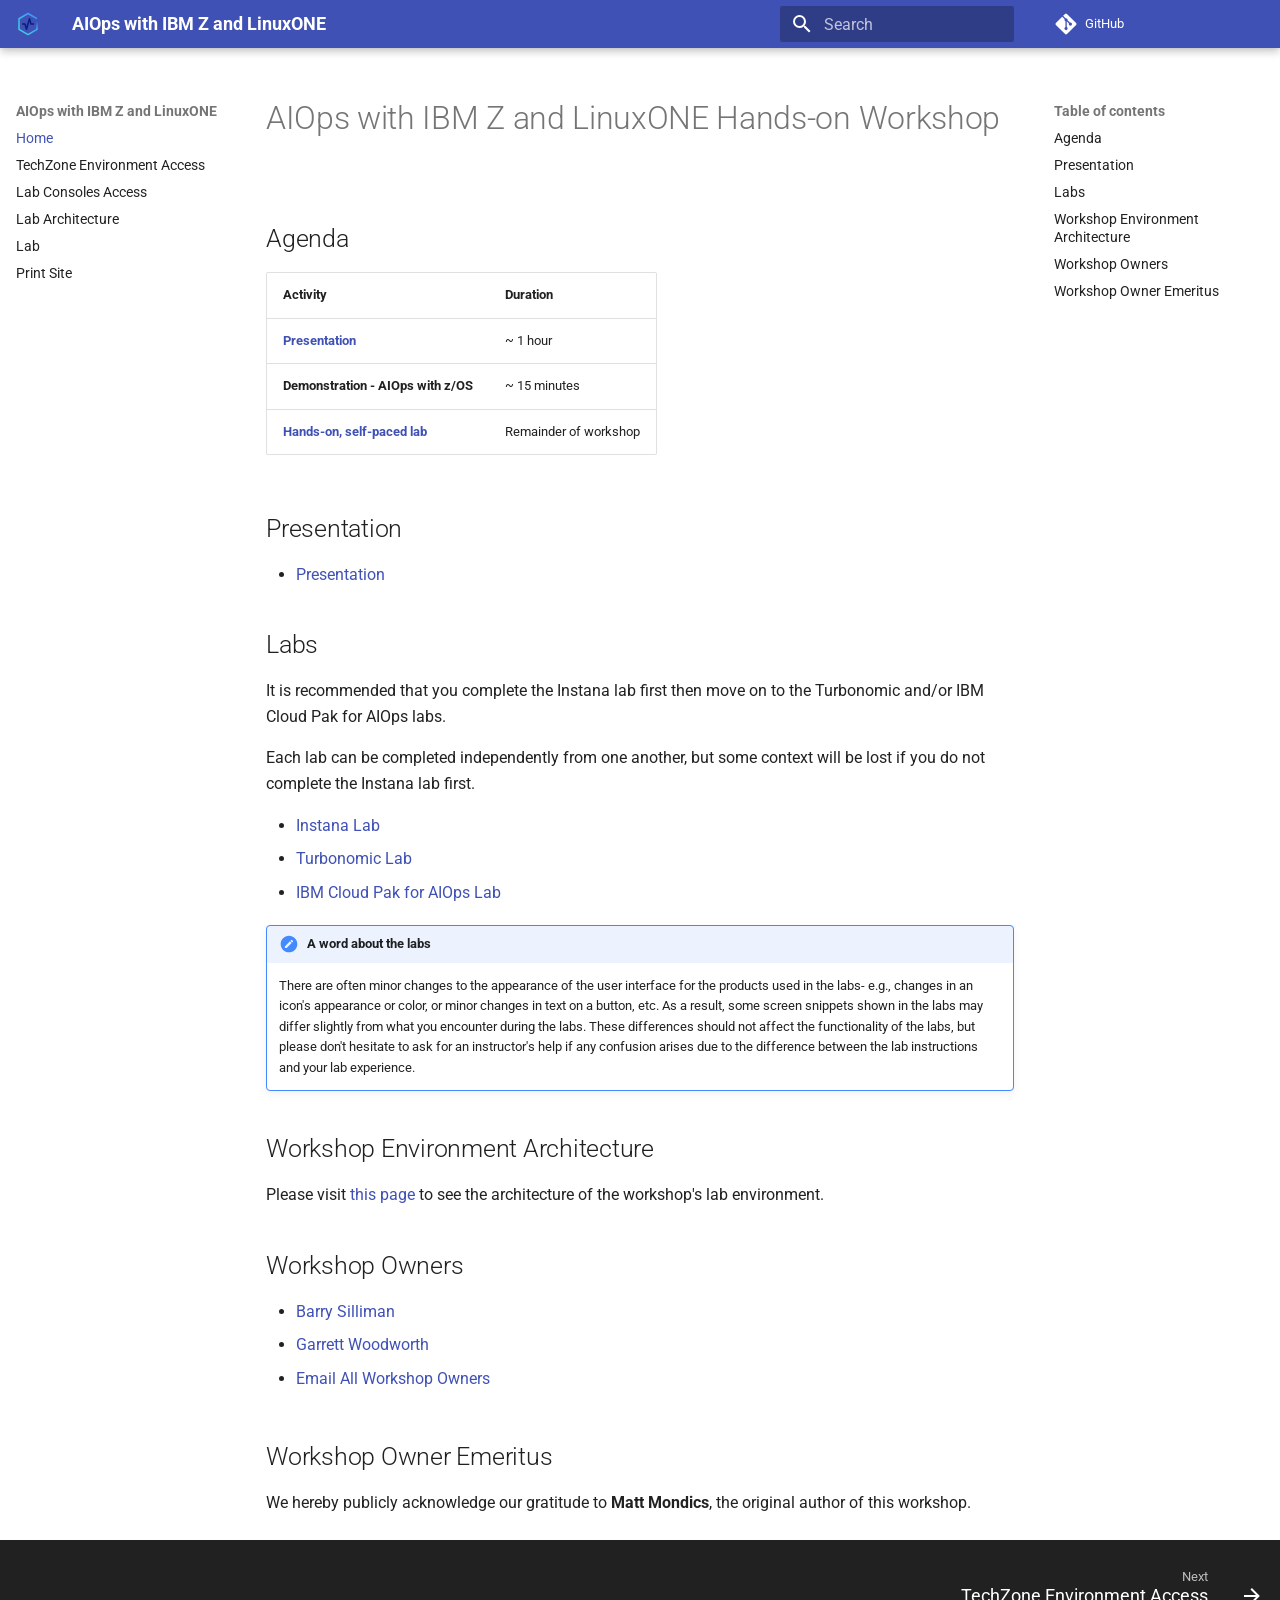
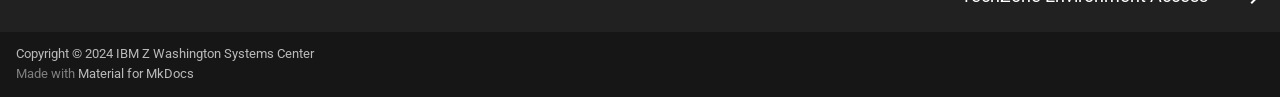
==== index.html @ 3d84661c "Deployed  with MkDocs version: 1.6.1" ====
<!doctype html>
<html lang="en" class="no-js">
  <head>
    
      <meta charset="utf-8">
      <meta name="viewport" content="width=device-width,initial-scale=1">
      
      
      
        <link rel="canonical" href="https://ibm-wsc.github.io/aiops-z-SHARE/">
      
      
      
        <link rel="next" href="techzone-access/">
      
      
      <link rel="icon" href="images/CP4AIOps-logo.svg">
      <meta name="generator" content="mkdocs-1.6.1, mkdocs-material-9.6.12">
    
    
      
        <title>AIOps with IBM Z and LinuxONE</title>
      
    
    
      <link rel="stylesheet" href="assets/stylesheets/main.2afb09e1.min.css">
      
        
        <link rel="stylesheet" href="assets/stylesheets/palette.06af60db.min.css">
      
      


    
    
      
    
    
      
        
        
        <link rel="preconnect" href="https://fonts.gstatic.com" crossorigin>
        <link rel="stylesheet" href="https://fonts.googleapis.com/css?family=Roboto:300,300i,400,400i,700,700i%7CRoboto+Mono:400,400i,700,700i&display=fallback">
        <style>:root{--md-text-font:"Roboto";--md-code-font:"Roboto Mono"}</style>
      
    
    
      <link rel="stylesheet" href="css/print-site.css">
    
      <link rel="stylesheet" href="css/print-site-material.css">
    
      <link rel="stylesheet" href="stylesheets/extra.css">
    
    <script>__md_scope=new URL(".",location),__md_hash=e=>[...e].reduce(((e,_)=>(e<<5)-e+_.charCodeAt(0)),0),__md_get=(e,_=localStorage,t=__md_scope)=>JSON.parse(_.getItem(t.pathname+"."+e)),__md_set=(e,_,t=localStorage,a=__md_scope)=>{try{t.setItem(a.pathname+"."+e,JSON.stringify(_))}catch(e){}}</script>
    
      

    
    
    
  </head>
  
  
    
    
    
    
    
    <body dir="ltr" data-md-color-scheme="default" data-md-color-primary="indigo" data-md-color-accent="indigo">
  
    
    <input class="md-toggle" data-md-toggle="drawer" type="checkbox" id="__drawer" autocomplete="off">
    <input class="md-toggle" data-md-toggle="search" type="checkbox" id="__search" autocomplete="off">
    <label class="md-overlay" for="__drawer"></label>
    <div data-md-component="skip">
      
        
        <a href="#aiops-with-ibm-z-and-linuxone-hands-on-workshop" class="md-skip">
          Skip to content
        </a>
      
    </div>
    <div data-md-component="announce">
      
    </div>
    
    
      

  

<header class="md-header md-header--shadow" data-md-component="header">
  <nav class="md-header__inner md-grid" aria-label="Header">
    <a href="." title="AIOps with IBM Z and LinuxONE" class="md-header__button md-logo" aria-label="AIOps with IBM Z and LinuxONE" data-md-component="logo">
      
  <img src="images/CP4AIOps-logo.svg" alt="logo">

    </a>
    <label class="md-header__button md-icon" for="__drawer">
      
      <svg xmlns="http://www.w3.org/2000/svg" viewBox="0 0 24 24"><path d="M3 6h18v2H3zm0 5h18v2H3zm0 5h18v2H3z"/></svg>
    </label>
    <div class="md-header__title" data-md-component="header-title">
      <div class="md-header__ellipsis">
        <div class="md-header__topic">
          <span class="md-ellipsis">
            AIOps with IBM Z and LinuxONE
          </span>
        </div>
        <div class="md-header__topic" data-md-component="header-topic">
          <span class="md-ellipsis">
            
              Home
            
          </span>
        </div>
      </div>
    </div>
    
      
    
    
    
    
      
      
        <label class="md-header__button md-icon" for="__search">
          
          <svg xmlns="http://www.w3.org/2000/svg" viewBox="0 0 24 24"><path d="M9.5 3A6.5 6.5 0 0 1 16 9.5c0 1.61-.59 3.09-1.56 4.23l.27.27h.79l5 5-1.5 1.5-5-5v-.79l-.27-.27A6.52 6.52 0 0 1 9.5 16 6.5 6.5 0 0 1 3 9.5 6.5 6.5 0 0 1 9.5 3m0 2C7 5 5 7 5 9.5S7 14 9.5 14 14 12 14 9.5 12 5 9.5 5"/></svg>
        </label>
        <div class="md-search" data-md-component="search" role="dialog">
  <label class="md-search__overlay" for="__search"></label>
  <div class="md-search__inner" role="search">
    <form class="md-search__form" name="search">
      <input type="text" class="md-search__input" name="query" aria-label="Search" placeholder="Search" autocapitalize="off" autocorrect="off" autocomplete="off" spellcheck="false" data-md-component="search-query" required>
      <label class="md-search__icon md-icon" for="__search">
        
        <svg xmlns="http://www.w3.org/2000/svg" viewBox="0 0 24 24"><path d="M9.5 3A6.5 6.5 0 0 1 16 9.5c0 1.61-.59 3.09-1.56 4.23l.27.27h.79l5 5-1.5 1.5-5-5v-.79l-.27-.27A6.52 6.52 0 0 1 9.5 16 6.5 6.5 0 0 1 3 9.5 6.5 6.5 0 0 1 9.5 3m0 2C7 5 5 7 5 9.5S7 14 9.5 14 14 12 14 9.5 12 5 9.5 5"/></svg>
        
        <svg xmlns="http://www.w3.org/2000/svg" viewBox="0 0 24 24"><path d="M20 11v2H8l5.5 5.5-1.42 1.42L4.16 12l7.92-7.92L13.5 5.5 8 11z"/></svg>
      </label>
      <nav class="md-search__options" aria-label="Search">
        
        <button type="reset" class="md-search__icon md-icon" title="Clear" aria-label="Clear" tabindex="-1">
          
          <svg xmlns="http://www.w3.org/2000/svg" viewBox="0 0 24 24"><path d="M19 6.41 17.59 5 12 10.59 6.41 5 5 6.41 10.59 12 5 17.59 6.41 19 12 13.41 17.59 19 19 17.59 13.41 12z"/></svg>
        </button>
      </nav>
      
        <div class="md-search__suggest" data-md-component="search-suggest"></div>
      
    </form>
    <div class="md-search__output">
      <div class="md-search__scrollwrap" tabindex="0" data-md-scrollfix>
        <div class="md-search-result" data-md-component="search-result">
          <div class="md-search-result__meta">
            Initializing search
          </div>
          <ol class="md-search-result__list" role="presentation"></ol>
        </div>
      </div>
    </div>
  </div>
</div>
      
    
    
      <div class="md-header__source">
        <a href="https://github.com/ibm-wsc/aiops-z-SHARE/" title="Go to repository" class="md-source" data-md-component="source">
  <div class="md-source__icon md-icon">
    
    <svg xmlns="http://www.w3.org/2000/svg" viewBox="0 0 448 512"><!--! Font Awesome Free 6.7.2 by @fontawesome - https://fontawesome.com License - https://fontawesome.com/license/free (Icons: CC BY 4.0, Fonts: SIL OFL 1.1, Code: MIT License) Copyright 2024 Fonticons, Inc.--><path d="M439.55 236.05 244 40.45a28.87 28.87 0 0 0-40.81 0l-40.66 40.63 51.52 51.52c27.06-9.14 52.68 16.77 43.39 43.68l49.66 49.66c34.23-11.8 61.18 31 35.47 56.69-26.49 26.49-70.21-2.87-56-37.34L240.22 199v121.85c25.3 12.54 22.26 41.85 9.08 55a34.34 34.34 0 0 1-48.55 0c-17.57-17.6-11.07-46.91 11.25-56v-123c-20.8-8.51-24.6-30.74-18.64-45L142.57 101 8.45 235.14a28.86 28.86 0 0 0 0 40.81l195.61 195.6a28.86 28.86 0 0 0 40.8 0l194.69-194.69a28.86 28.86 0 0 0 0-40.81"/></svg>
  </div>
  <div class="md-source__repository">
    GitHub
  </div>
</a>
      </div>
    
  </nav>
  
</header>
    
    <div class="md-container" data-md-component="container">
      
      
        
          
        
      
      <main class="md-main" data-md-component="main">
        <div class="md-main__inner md-grid">
          
            
              
              <div class="md-sidebar md-sidebar--primary" data-md-component="sidebar" data-md-type="navigation" >
                <div class="md-sidebar__scrollwrap">
                  <div class="md-sidebar__inner">
                    



<nav class="md-nav md-nav--primary" aria-label="Navigation" data-md-level="0">
  <label class="md-nav__title" for="__drawer">
    <a href="." title="AIOps with IBM Z and LinuxONE" class="md-nav__button md-logo" aria-label="AIOps with IBM Z and LinuxONE" data-md-component="logo">
      
  <img src="images/CP4AIOps-logo.svg" alt="logo">

    </a>
    AIOps with IBM Z and LinuxONE
  </label>
  
    <div class="md-nav__source">
      <a href="https://github.com/ibm-wsc/aiops-z-SHARE/" title="Go to repository" class="md-source" data-md-component="source">
  <div class="md-source__icon md-icon">
    
    <svg xmlns="http://www.w3.org/2000/svg" viewBox="0 0 448 512"><!--! Font Awesome Free 6.7.2 by @fontawesome - https://fontawesome.com License - https://fontawesome.com/license/free (Icons: CC BY 4.0, Fonts: SIL OFL 1.1, Code: MIT License) Copyright 2024 Fonticons, Inc.--><path d="M439.55 236.05 244 40.45a28.87 28.87 0 0 0-40.81 0l-40.66 40.63 51.52 51.52c27.06-9.14 52.68 16.77 43.39 43.68l49.66 49.66c34.23-11.8 61.18 31 35.47 56.69-26.49 26.49-70.21-2.87-56-37.34L240.22 199v121.85c25.3 12.54 22.26 41.85 9.08 55a34.34 34.34 0 0 1-48.55 0c-17.57-17.6-11.07-46.91 11.25-56v-123c-20.8-8.51-24.6-30.74-18.64-45L142.57 101 8.45 235.14a28.86 28.86 0 0 0 0 40.81l195.61 195.6a28.86 28.86 0 0 0 40.8 0l194.69-194.69a28.86 28.86 0 0 0 0-40.81"/></svg>
  </div>
  <div class="md-source__repository">
    GitHub
  </div>
</a>
    </div>
  
  <ul class="md-nav__list" data-md-scrollfix>
    
      
      
  
  
    
  
  
  
    <li class="md-nav__item md-nav__item--active">
      
      <input class="md-nav__toggle md-toggle" type="checkbox" id="__toc">
      
      
        
      
      
        <label class="md-nav__link md-nav__link--active" for="__toc">
          
  
  
  <span class="md-ellipsis">
    Home
    
  </span>
  

          <span class="md-nav__icon md-icon"></span>
        </label>
      
      <a href="." class="md-nav__link md-nav__link--active">
        
  
  
  <span class="md-ellipsis">
    Home
    
  </span>
  

      </a>
      
        

<nav class="md-nav md-nav--secondary" aria-label="Table of contents">
  
  
  
    
  
  
    <label class="md-nav__title" for="__toc">
      <span class="md-nav__icon md-icon"></span>
      Table of contents
    </label>
    <ul class="md-nav__list" data-md-component="toc" data-md-scrollfix>
      
        <li class="md-nav__item">
  <a href="#agenda" class="md-nav__link">
    <span class="md-ellipsis">
      Agenda
    </span>
  </a>
  
</li>
      
        <li class="md-nav__item">
  <a href="#presentation" class="md-nav__link">
    <span class="md-ellipsis">
      Presentation
    </span>
  </a>
  
</li>
      
        <li class="md-nav__item">
  <a href="#labs" class="md-nav__link">
    <span class="md-ellipsis">
      Labs
    </span>
  </a>
  
</li>
      
        <li class="md-nav__item">
  <a href="#workshop-environment-architecture" class="md-nav__link">
    <span class="md-ellipsis">
      Workshop Environment Architecture
    </span>
  </a>
  
</li>
      
        <li class="md-nav__item">
  <a href="#workshop-owners" class="md-nav__link">
    <span class="md-ellipsis">
      Workshop Owners
    </span>
  </a>
  
</li>
      
        <li class="md-nav__item">
  <a href="#workshop-owner-emeritus" class="md-nav__link">
    <span class="md-ellipsis">
      Workshop Owner Emeritus
    </span>
  </a>
  
</li>
      
    </ul>
  
</nav>
      
    </li>
  

    
      
      
  
  
  
  
    <li class="md-nav__item">
      <a href="techzone-access/" class="md-nav__link">
        
  
  
  <span class="md-ellipsis">
    TechZone Environment Access
    
  </span>
  

      </a>
    </li>
  

    
      
      
  
  
  
  
    <li class="md-nav__item">
      <a href="console-access/" class="md-nav__link">
        
  
  
  <span class="md-ellipsis">
    Lab Consoles Access
    
  </span>
  

      </a>
    </li>
  

    
      
      
  
  
  
  
    <li class="md-nav__item">
      <a href="workshop-architecture/" class="md-nav__link">
        
  
  
  <span class="md-ellipsis">
    Lab Architecture
    
  </span>
  

      </a>
    </li>
  

    
      
      
  
  
  
  
    <li class="md-nav__item">
      <a href="labs/share-lab/" class="md-nav__link">
        
  
  
  <span class="md-ellipsis">
    Lab
    
  </span>
  

      </a>
    </li>
  

    
      
      
  
  
  
  
    <li class="md-nav__item">
      <a href="print_page/" class="md-nav__link">
        
  
  
  <span class="md-ellipsis">
    Print Site
    
  </span>
  

      </a>
    </li>
  

    
  </ul>
</nav>
                  </div>
                </div>
              </div>
            
            
              
              <div class="md-sidebar md-sidebar--secondary" data-md-component="sidebar" data-md-type="toc" >
                <div class="md-sidebar__scrollwrap">
                  <div class="md-sidebar__inner">
                    

<nav class="md-nav md-nav--secondary" aria-label="Table of contents">
  
  
  
    
  
  
    <label class="md-nav__title" for="__toc">
      <span class="md-nav__icon md-icon"></span>
      Table of contents
    </label>
    <ul class="md-nav__list" data-md-component="toc" data-md-scrollfix>
      
        <li class="md-nav__item">
  <a href="#agenda" class="md-nav__link">
    <span class="md-ellipsis">
      Agenda
    </span>
  </a>
  
</li>
      
        <li class="md-nav__item">
  <a href="#presentation" class="md-nav__link">
    <span class="md-ellipsis">
      Presentation
    </span>
  </a>
  
</li>
      
        <li class="md-nav__item">
  <a href="#labs" class="md-nav__link">
    <span class="md-ellipsis">
      Labs
    </span>
  </a>
  
</li>
      
        <li class="md-nav__item">
  <a href="#workshop-environment-architecture" class="md-nav__link">
    <span class="md-ellipsis">
      Workshop Environment Architecture
    </span>
  </a>
  
</li>
      
        <li class="md-nav__item">
  <a href="#workshop-owners" class="md-nav__link">
    <span class="md-ellipsis">
      Workshop Owners
    </span>
  </a>
  
</li>
      
        <li class="md-nav__item">
  <a href="#workshop-owner-emeritus" class="md-nav__link">
    <span class="md-ellipsis">
      Workshop Owner Emeritus
    </span>
  </a>
  
</li>
      
    </ul>
  
</nav>
                  </div>
                </div>
              </div>
            
          
          
            <div class="md-content" data-md-component="content">
              <article class="md-content__inner md-typeset">
                
                  


  
  


<h1 id="aiops-with-ibm-z-and-linuxone-hands-on-workshop">AIOps with IBM Z and LinuxONE Hands-on Workshop<a class="headerlink" href="#aiops-with-ibm-z-and-linuxone-hands-on-workshop" title="Permanent link">&para;</a></h1>
<h2 id="agenda">Agenda<a class="headerlink" href="#agenda" title="Permanent link">&para;</a></h2>
<table>
<thead>
<tr>
<th>Activity</th>
<th>Duration</th>
</tr>
</thead>
<tbody>
<tr>
<td><a href="#presentation"><strong>Presentation</strong></a></td>
<td>~ 1 hour</td>
</tr>
<tr>
<td><strong>Demonstration - AIOps with z/OS</strong></td>
<td>~ 15 minutes</td>
</tr>
<tr>
<td><a href="#labs"><strong>Hands-on, self-paced lab</strong></a></td>
<td>Remainder of workshop</td>
</tr>
</tbody>
</table>
<h2 id="presentation">Presentation<a class="headerlink" href="#presentation" title="Permanent link">&para;</a></h2>
<ul>
<li><a href="aiops-z_03-20-25.pdf" target="_blank">Presentation</a></li>
</ul>
<h2 id="labs">Labs<a class="headerlink" href="#labs" title="Permanent link">&para;</a></h2>
<p>It is recommended that you complete the Instana lab first then move on to the Turbonomic and/or IBM Cloud Pak for AIOps labs.</p>
<p>Each lab can be completed independently from one another, but some context will be lost if you do not complete the Instana lab first.</p>
<ul>
<li><a href="labs/instana-lab/">Instana Lab</a></li>
<li><a href="labs/turbonomic-lab/">Turbonomic Lab</a></li>
<li><a href="labs/cp4aiops-lab/">IBM Cloud Pak for AIOps Lab</a></li>
</ul>
<div class="admonition note">
<p class="admonition-title">A word about the labs</p>
<p>There are often minor changes to the appearance of the user interface for the products used in the labs- e.g., changes in an icon's appearance or color, or minor changes in text on a button, etc.  As a result, some screen snippets shown in the labs may differ slightly from what you encounter during the labs.  These differences should not affect the functionality of the labs, but please don't hesitate to ask for an instructor's help if any confusion arises due to the difference between the lab instructions and your lab experience. </p>
</div>
<h2 id="workshop-environment-architecture">Workshop Environment Architecture<a class="headerlink" href="#workshop-environment-architecture" title="Permanent link">&para;</a></h2>
<p>Please visit <a href="workshop-architecture/">this page</a> to see the architecture of the workshop's lab environment.</p>
<h2 id="workshop-owners">Workshop Owners<a class="headerlink" href="#workshop-owners" title="Permanent link">&para;</a></h2>
<ul>
<li><a href="mailto:silliman@us.ibm.com">Barry Silliman</a></li>
<li>
<p><a href="mailto:garrett.lee.woodworth@ibm.com">Garrett Woodworth</a></p>
</li>
<li>
<p><a href="mailto:silliman@us.ibm.com,garrett.lee.woodworth@ibm.com">Email All Workshop Owners</a></p>
</li>
</ul>
<h2 id="workshop-owner-emeritus">Workshop Owner Emeritus<a class="headerlink" href="#workshop-owner-emeritus" title="Permanent link">&para;</a></h2>
<p>We hereby publicly acknowledge our gratitude to <strong>Matt Mondics</strong>, the original author of this workshop.</p>












                
              </article>
            </div>
          
          
<script>var target=document.getElementById(location.hash.slice(1));target&&target.name&&(target.checked=target.name.startsWith("__tabbed_"))</script>
        </div>
        
      </main>
      
        <footer class="md-footer">
  
    
      
      <nav class="md-footer__inner md-grid" aria-label="Footer" >
        
        
          
          <a href="techzone-access/" class="md-footer__link md-footer__link--next" aria-label="Next: TechZone Environment Access">
            <div class="md-footer__title">
              <span class="md-footer__direction">
                Next
              </span>
              <div class="md-ellipsis">
                TechZone Environment Access
              </div>
            </div>
            <div class="md-footer__button md-icon">
              
              <svg xmlns="http://www.w3.org/2000/svg" viewBox="0 0 24 24"><path d="M4 11v2h12l-5.5 5.5 1.42 1.42L19.84 12l-7.92-7.92L10.5 5.5 16 11z"/></svg>
            </div>
          </a>
        
      </nav>
    
  
  <div class="md-footer-meta md-typeset">
    <div class="md-footer-meta__inner md-grid">
      <div class="md-copyright">
  
    <div class="md-copyright__highlight">
      Copyright © 2024 IBM Z Washington Systems Center
    </div>
  
  
    Made with
    <a href="https://squidfunk.github.io/mkdocs-material/" target="_blank" rel="noopener">
      Material for MkDocs
    </a>
  
</div>
      
    </div>
  </div>
</footer>
      
    </div>
    <div class="md-dialog" data-md-component="dialog">
      <div class="md-dialog__inner md-typeset"></div>
    </div>
    
      <div class="md-progress" data-md-component="progress" role="progressbar"></div>
    
    
    
      
      <script id="__config" type="application/json">{"base": ".", "features": ["search.suggest", "search.highlight", "navigation.instant", "navigation.instant.progress", "navigation.footer"], "search": "assets/javascripts/workers/search.f8cc74c7.min.js", "tags": null, "translations": {"clipboard.copied": "Copied to clipboard", "clipboard.copy": "Copy to clipboard", "search.result.more.one": "1 more on this page", "search.result.more.other": "# more on this page", "search.result.none": "No matching documents", "search.result.one": "1 matching document", "search.result.other": "# matching documents", "search.result.placeholder": "Type to start searching", "search.result.term.missing": "Missing", "select.version": "Select version"}, "version": null}</script>
    
    
      <script src="assets/javascripts/bundle.c8b220af.min.js"></script>
      
        <script src="js/print-site.js"></script>
      
    
  </body>
</html>
---- assets/stylesheets/main.2afb09e1.min.css ----
@charset "UTF-8";html{-webkit-text-size-adjust:none;-moz-text-size-adjust:none;text-size-adjust:none;box-sizing:border-box}*,:after,:before{box-sizing:inherit}@media (prefers-reduced-motion){*,:after,:before{transition:none!important}}body{margin:0}a,button,input,label{-webkit-tap-highlight-color:transparent}a{color:inherit;text-decoration:none}hr{border:0;box-sizing:initial;display:block;height:.05rem;overflow:visible;padding:0}small{font-size:80%}sub,sup{line-height:1em}img{border-style:none}table{border-collapse:initial;border-spacing:0}td,th{font-weight:400;vertical-align:top}button{background:#0000;border:0;font-family:inherit;font-size:inherit;margin:0;padding:0}input{border:0;outline:none}:root{--md-primary-fg-color:#4051b5;--md-primary-fg-color--light:#5d6cc0;--md-primary-fg-color--dark:#303fa1;--md-primary-bg-color:#fff;--md-primary-bg-color--light:#ffffffb3;--md-accent-fg-color:#526cfe;--md-accent-fg-color--transparent:#526cfe1a;--md-accent-bg-color:#fff;--md-accent-bg-color--light:#ffffffb3}[data-md-color-scheme=default]{color-scheme:light}[data-md-color-scheme=default] img[src$="#gh-dark-mode-only"],[data-md-color-scheme=default] img[src$="#only-dark"]{display:none}:root,[data-md-color-scheme=default]{--md-hue:225deg;--md-default-fg-color:#000000de;--md-default-fg-color--light:#0000008a;--md-default-fg-color--lighter:#00000052;--md-default-fg-color--lightest:#00000012;--md-default-bg-color:#fff;--md-default-bg-color--light:#ffffffb3;--md-default-bg-color--lighter:#ffffff4d;--md-default-bg-color--lightest:#ffffff1f;--md-code-fg-color:#36464e;--md-code-bg-color:#f5f5f5;--md-code-hl-color:#4287ff;--md-code-hl-color--light:#4287ff1a;--md-code-hl-number-color:#d52a2a;--md-code-hl-special-color:#db1457;--md-code-hl-function-color:#a846b9;--md-code-hl-constant-color:#6e59d9;--md-code-hl-keyword-color:#3f6ec6;--md-code-hl-string-color:#1c7d4d;--md-code-hl-name-color:var(--md-code-fg-color);--md-code-hl-operator-color:var(--md-default-fg-color--light);--md-code-hl-punctuation-color:var(--md-default-fg-color--light);--md-code-hl-comment-color:var(--md-default-fg-color--light);--md-code-hl-generic-color:var(--md-default-fg-color--light);--md-code-hl-variable-color:var(--md-default-fg-color--light);--md-typeset-color:var(--md-default-fg-color);--md-typeset-a-color:var(--md-primary-fg-color);--md-typeset-del-color:#f5503d26;--md-typeset-ins-color:#0bd57026;--md-typeset-kbd-color:#fafafa;--md-typeset-kbd-accent-color:#fff;--md-typeset-kbd-border-color:#b8b8b8;--md-typeset-mark-color:#ffff0080;--md-typeset-table-color:#0000001f;--md-typeset-table-color--light:rgba(0,0,0,.035);--md-admonition-fg-color:var(--md-default-fg-color);--md-admonition-bg-color:var(--md-default-bg-color);--md-warning-fg-color:#000000de;--md-warning-bg-color:#ff9;--md-footer-fg-color:#fff;--md-footer-fg-color--light:#ffffffb3;--md-footer-fg-color--lighter:#ffffff73;--md-footer-bg-color:#000000de;--md-footer-bg-color--dark:#00000052;--md-shadow-z1:0 0.2rem 0.5rem #0000000d,0 0 0.05rem #0000001a;--md-shadow-z2:0 0.2rem 0.5rem #0000001a,0 0 0.05rem #00000040;--md-shadow-z3:0 0.2rem 0.5rem #0003,0 0 0.05rem #00000059}.md-icon svg{fill:currentcolor;display:block;height:1.2rem;width:1.2rem}body{-webkit-font-smoothing:antialiased;-moz-osx-font-smoothing:grayscale;--md-text-font-family:var(--md-text-font,_),-apple-system,BlinkMacSystemFont,Helvetica,Arial,sans-serif;--md-code-font-family:var(--md-code-font,_),SFMono-Regular,Consolas,Menlo,monospace}aside,body,input{font-feature-settings:"kern","liga";color:var(--md-typeset-color);font-family:var(--md-text-font-family)}code,kbd,pre{font-feature-settings:"kern";font-family:var(--md-code-font-family)}:root{--md-typeset-table-sort-icon:url('data:image/svg+xml;charset=utf-8,<svg xmlns="http://www.w3.org/2000/svg" viewBox="0 0 24 24"><path d="m18 21-4-4h3V7h-3l4-4 4 4h-3v10h3M2 19v-2h10v2M2 13v-2h7v2M2 7V5h4v2z"/></svg>');--md-typeset-table-sort-icon--asc:url('data:image/svg+xml;charset=utf-8,<svg xmlns="http://www.w3.org/2000/svg" viewBox="0 0 24 24"><path d="M19 17h3l-4 4-4-4h3V3h2M2 17h10v2H2M6 5v2H2V5m0 6h7v2H2z"/></svg>');--md-typeset-table-sort-icon--desc:url('data:image/svg+xml;charset=utf-8,<svg xmlns="http://www.w3.org/2000/svg" viewBox="0 0 24 24"><path d="M19 7h3l-4-4-4 4h3v14h2M2 17h10v2H2M6 5v2H2V5m0 6h7v2H2z"/></svg>')}.md-typeset{-webkit-print-color-adjust:exact;color-adjust:exact;font-size:.8rem;line-height:1.6;overflow-wrap:break-word}@media print{.md-typeset{font-size:.68rem}}.md-typeset blockquote,.md-typeset dl,.md-typeset figure,.md-typeset ol,.md-typeset pre,.md-typeset ul{margin-bottom:1em;margin-top:1em}.md-typeset h1{color:var(--md-default-fg-color--light);font-size:2em;line-height:1.3;margin:0 0 1.25em}.md-typeset h1,.md-typeset h2{font-weight:300;letter-spacing:-.01em}.md-typeset h2{font-size:1.5625em;line-height:1.4;margin:1.6em 0 .64em}.md-typeset h3{font-size:1.25em;font-weight:400;letter-spacing:-.01em;line-height:1.5;margin:1.6em 0 .8em}.md-typeset h2+h3{margin-top:.8em}.md-typeset h4{font-weight:700;letter-spacing:-.01em;margin:1em 0}.md-typeset h5,.md-typeset h6{color:var(--md-default-fg-color--light);font-size:.8em;font-weight:700;letter-spacing:-.01em;margin:1.25em 0}.md-typeset h5{text-transform:uppercase}.md-typeset h5 code{text-transform:none}.md-typeset hr{border-bottom:.05rem solid var(--md-default-fg-color--lightest);display:flow-root;margin:1.5em 0}.md-typeset a{color:var(--md-typeset-a-color);word-break:break-word}.md-typeset a,.md-typeset a:before{transition:color 125ms}.md-typeset a:focus,.md-typeset a:hover{color:var(--md-accent-fg-color)}.md-typeset a:focus code,.md-typeset a:hover code{background-color:var(--md-accent-fg-color--transparent)}.md-typeset a code{color:currentcolor;transition:background-color 125ms}.md-typeset a.focus-visible{outline-color:var(--md-accent-fg-color);outline-offset:.2rem}.md-typeset code,.md-typeset kbd,.md-typeset pre{color:var(--md-code-fg-color);direction:ltr;font-variant-ligatures:none}@media print{.md-typeset code,.md-typeset kbd,.md-typeset pre{white-space:pre-wrap}}.md-typeset code{background-color:var(--md-code-bg-color);border-radius:.1rem;-webkit-box-decoration-break:clone;box-decoration-break:clone;font-size:.85em;padding:0 .2941176471em;word-break:break-word}.md-typeset code:not(.focus-visible){-webkit-tap-highlight-color:transparent;outline:none}.md-typeset pre{display:flow-root;line-height:1.4;position:relative}.md-typeset pre>code{-webkit-box-decoration-break:slice;box-decoration-break:slice;box-shadow:none;display:block;margin:0;outline-color:var(--md-accent-fg-color);overflow:auto;padding:.7720588235em 1.1764705882em;scrollbar-color:var(--md-default-fg-color--lighter) #0000;scrollbar-width:thin;touch-action:auto;word-break:normal}.md-typeset pre>code:hover{scrollbar-color:var(--md-accent-fg-color) #0000}.md-typeset pre>code::-webkit-scrollbar{height:.2rem;width:.2rem}.md-typeset pre>code::-webkit-scrollbar-thumb{background-color:var(--md-default-fg-color--lighter)}.md-typeset pre>code::-webkit-scrollbar-thumb:hover{background-color:var(--md-accent-fg-color)}.md-typeset kbd{background-color:var(--md-typeset-kbd-color);border-radius:.1rem;box-shadow:0 .1rem 0 .05rem var(--md-typeset-kbd-border-color),0 .1rem 0 var(--md-typeset-kbd-border-color),0 -.1rem .2rem var(--md-typeset-kbd-accent-color) inset;color:var(--md-default-fg-color);display:inline-block;font-size:.75em;padding:0 .6666666667em;vertical-align:text-top;word-break:break-word}.md-typeset mark{background-color:var(--md-typeset-mark-color);-webkit-box-decoration-break:clone;box-decoration-break:clone;color:inherit;word-break:break-word}.md-typeset abbr{border-bottom:.05rem dotted var(--md-default-fg-color--light);cursor:help;text-decoration:none}.md-typeset small{opacity:.75}[dir=ltr] .md-typeset sub,[dir=ltr] .md-typeset sup{margin-left:.078125em}[dir=rtl] .md-typeset sub,[dir=rtl] .md-typeset sup{margin-right:.078125em}[dir=ltr] .md-typeset blockquote{padding-left:.6rem}[dir=rtl] .md-typeset blockquote{padding-right:.6rem}[dir=ltr] .md-typeset blockquote{border-left:.2rem solid var(--md-default-fg-color--lighter)}[dir=rtl] .md-typeset blockquote{border-right:.2rem solid var(--md-default-fg-color--lighter)}.md-typeset blockquote{color:var(--md-default-fg-color--light);margin-left:0;margin-right:0}.md-typeset ul{list-style-type:disc}.md-typeset ul[type]{list-style-type:revert-layer}[dir=ltr] .md-typeset ol,[dir=ltr] .md-typeset ul{margin-left:.625em}[dir=rtl] .md-typeset ol,[dir=rtl] .md-typeset ul{margin-right:.625em}.md-typeset ol,.md-typeset ul{padding:0}.md-typeset ol:not([hidden]),.md-typeset ul:not([hidden]){display:flow-root}.md-typeset ol ol,.md-typeset ul ol{list-style-type:lower-alpha}.md-typeset ol ol ol,.md-typeset ul ol ol{list-style-type:lower-roman}.md-typeset ol ol ol ol,.md-typeset ul ol ol ol{list-style-type:upper-alpha}.md-typeset ol ol ol ol ol,.md-typeset ul ol ol ol ol{list-style-type:upper-roman}.md-typeset ol[type],.md-typeset ul[type]{list-style-type:revert-layer}[dir=ltr] .md-typeset ol li,[dir=ltr] .md-typeset ul li{margin-left:1.25em}[dir=rtl] .md-typeset ol li,[dir=rtl] .md-typeset ul li{margin-right:1.25em}.md-typeset ol li,.md-typeset ul li{margin-bottom:.5em}.md-typeset ol li blockquote,.md-typeset ol li p,.md-typeset ul li blockquote,.md-typeset ul li p{margin:.5em 0}.md-typeset ol li:last-child,.md-typeset ul li:last-child{margin-bottom:0}[dir=ltr] .md-typeset ol li ol,[dir=ltr] .md-typeset ol li ul,[dir=ltr] .md-typeset ul li ol,[dir=ltr] .md-typeset ul li ul{margin-left:.625em}[dir=rtl] .md-typeset ol li ol,[dir=rtl] .md-typeset ol li ul,[dir=rtl] .md-typeset ul li ol,[dir=rtl] .md-typeset ul li ul{margin-right:.625em}.md-typeset ol li ol,.md-typeset ol li ul,.md-typeset ul li ol,.md-typeset ul li ul{margin-bottom:.5em;margin-top:.5em}[dir=ltr] .md-typeset dd{margin-left:1.875em}[dir=rtl] .md-typeset dd{margin-right:1.875em}.md-typeset dd{margin-bottom:1.5em;margin-top:1em}.md-typeset img,.md-typeset svg,.md-typeset video{height:auto;max-width:100%}.md-typeset img[align=left]{margin:1em 1em 1em 0}.md-typeset img[align=right]{margin:1em 0 1em 1em}.md-typeset img[align]:only-child{margin-top:0}.md-typeset figure{display:flow-root;margin:1em auto;max-width:100%;text-align:center;width:-moz-fit-content;width:fit-content}.md-typeset figure img{display:block;margin:0 auto}.md-typeset figcaption{font-style:italic;margin:1em auto;max-width:24rem}.md-typeset iframe{max-width:100%}.md-typeset table:not([class]){background-color:var(--md-default-bg-color);border:.05rem solid var(--md-typeset-table-color);border-radius:.1rem;display:inline-block;font-size:.64rem;max-width:100%;overflow:auto;touch-action:auto}@media print{.md-typeset table:not([class]){display:table}}.md-typeset table:not([class])+*{margin-top:1.5em}.md-typeset table:not([class]) td>:first-child,.md-typeset table:not([class]) th>:first-child{margin-top:0}.md-typeset table:not([class]) td>:last-child,.md-typeset table:not([class]) th>:last-child{margin-bottom:0}.md-typeset table:not([class]) td:not([align]),.md-typeset table:not([class]) th:not([align]){text-align:left}[dir=rtl] .md-typeset table:not([class]) td:not([align]),[dir=rtl] .md-typeset table:not([class]) th:not([align]){text-align:right}.md-typeset table:not([class]) th{font-weight:700;min-width:5rem;padding:.9375em 1.25em;vertical-align:top}.md-typeset table:not([class]) td{border-top:.05rem solid var(--md-typeset-table-color);padding:.9375em 1.25em;vertical-align:top}.md-typeset table:not([class]) tbody tr{transition:background-color 125ms}.md-typeset table:not([class]) tbody tr:hover{background-color:var(--md-typeset-table-color--light);box-shadow:0 .05rem 0 var(--md-default-bg-color) inset}.md-typeset table:not([class]) a{word-break:normal}.md-typeset table th[role=columnheader]{cursor:pointer}[dir=ltr] .md-typeset table th[role=columnheader]:after{margin-left:.5em}[dir=rtl] .md-typeset table th[role=columnheader]:after{margin-right:.5em}.md-typeset table th[role=columnheader]:after{content:"";display:inline-block;height:1.2em;-webkit-mask-image:var(--md-typeset-table-sort-icon);mask-image:var(--md-typeset-table-sort-icon);-webkit-mask-repeat:no-repeat;mask-repeat:no-repeat;-webkit-mask-size:contain;mask-size:contain;transition:background-color 125ms;vertical-align:text-bottom;width:1.2em}.md-typeset table th[role=columnheader]:hover:after{background-color:var(--md-default-fg-color--lighter)}.md-typeset table th[role=columnheader][aria-sort=ascending]:after{background-color:var(--md-default-fg-color--light);-webkit-mask-image:var(--md-typeset-table-sort-icon--asc);mask-image:var(--md-typeset-table-sort-icon--asc)}.md-typeset table th[role=columnheader][aria-sort=descending]:after{background-color:var(--md-default-fg-color--light);-webkit-mask-image:var(--md-typeset-table-sort-icon--desc);mask-image:var(--md-typeset-table-sort-icon--desc)}.md-typeset__scrollwrap{margin:1em -.8rem;overflow-x:auto;touch-action:auto}.md-typeset__table{display:inline-block;margin-bottom:.5em;padding:0 .8rem}@media print{.md-typeset__table{display:block}}html .md-typeset__table table{display:table;margin:0;overflow:hidden;width:100%}@media screen and (max-width:44.984375em){.md-content__inner>pre{margin:1em -.8rem}.md-content__inner>pre code{border-radius:0}}.md-typeset .md-author{border-radius:100%;display:block;flex-shrink:0;height:1.6rem;overflow:hidden;position:relative;transition:color 125ms,transform 125ms;width:1.6rem}.md-typeset .md-author img{display:block}.md-typeset .md-author--more{background:var(--md-default-fg-color--lightest);color:var(--md-default-fg-color--lighter);font-size:.6rem;font-weight:700;line-height:1.6rem;text-align:center}.md-typeset .md-author--long{height:2.4rem;width:2.4rem}.md-typeset a.md-author{transform:scale(1)}.md-typeset a.md-author img{border-radius:100%;filter:grayscale(100%) opacity(75%);transition:filter 125ms}.md-typeset a.md-author:focus,.md-typeset a.md-author:hover{transform:scale(1.1);z-index:1}.md-typeset a.md-author:focus img,.md-typeset a.md-author:hover img{filter:grayscale(0)}.md-banner{background-color:var(--md-footer-bg-color);color:var(--md-footer-fg-color);overflow:auto}@media print{.md-banner{display:none}}.md-banner--warning{background-color:var(--md-warning-bg-color);color:var(--md-warning-fg-color)}.md-banner__inner{font-size:.7rem;margin:.6rem auto;padding:0 .8rem}[dir=ltr] .md-banner__button{float:right}[dir=rtl] .md-banner__button{float:left}.md-banner__button{color:inherit;cursor:pointer;transition:opacity .25s}.no-js .md-banner__button{display:none}.md-banner__button:hover{opacity:.7}html{font-size:125%;height:100%;overflow-x:hidden}@media screen and (min-width:100em){html{font-size:137.5%}}@media screen and (min-width:125em){html{font-size:150%}}body{background-color:var(--md-default-bg-color);display:flex;flex-direction:column;font-size:.5rem;min-height:100%;position:relative;width:100%}@media print{body{display:block}}@media screen and (max-width:59.984375em){body[data-md-scrolllock]{position:fixed}}.md-grid{margin-left:auto;margin-right:auto;max-width:61rem}.md-container{display:flex;flex-direction:column;flex-grow:1}@media print{.md-container{display:block}}.md-main{flex-grow:1}.md-main__inner{display:flex;height:100%;margin-top:1.5rem}.md-ellipsis{overflow:hidden;text-overflow:ellipsis}.md-toggle{display:none}.md-option{height:0;opacity:0;position:absolute;width:0}.md-option:checked+label:not([hidden]){display:block}.md-option.focus-visible+label{outline-color:var(--md-accent-fg-color);outline-style:auto}.md-skip{background-color:var(--md-default-fg-color);border-radius:.1rem;color:var(--md-default-bg-color);font-size:.64rem;margin:.5rem;opacity:0;outline-color:var(--md-accent-fg-color);padding:.3rem .5rem;position:fixed;transform:translateY(.4rem);z-index:-1}.md-skip:focus{opacity:1;transform:translateY(0);transition:transform .25s cubic-bezier(.4,0,.2,1),opacity 175ms 75ms;z-index:10}@page{margin:25mm}:root{--md-clipboard-icon:url('data:image/svg+xml;charset=utf-8,<svg xmlns="http://www.w3.org/2000/svg" viewBox="0 0 24 24"><path d="M19 21H8V7h11m0-2H8a2 2 0 0 0-2 2v14a2 2 0 0 0 2 2h11a2 2 0 0 0 2-2V7a2 2 0 0 0-2-2m-3-4H4a2 2 0 0 0-2 2v14h2V3h12z"/></svg>')}.md-clipboard{border-radius:.1rem;color:var(--md-default-fg-color--lightest);cursor:pointer;height:1.5em;outline-color:var(--md-accent-fg-color);outline-offset:.1rem;position:absolute;right:.5em;top:.5em;transition:color .25s;width:1.5em;z-index:1}@media print{.md-clipboard{display:none}}.md-clipboard:not(.focus-visible){-webkit-tap-highlight-color:transparent;outline:none}:hover>.md-clipboard{color:var(--md-default-fg-color--light)}.md-clipboard:focus,.md-clipboard:hover{color:var(--md-accent-fg-color)}.md-clipboard:after{background-color:currentcolor;content:"";display:block;height:1.125em;margin:0 auto;-webkit-mask-image:var(--md-clipboard-icon);mask-image:var(--md-clipboard-icon);-webkit-mask-position:center;mask-position:center;-webkit-mask-repeat:no-repeat;mask-repeat:no-repeat;-webkit-mask-size:contain;mask-size:contain;width:1.125em}.md-clipboard--inline{cursor:pointer}.md-clipboard--inline code{transition:color .25s,background-color .25s}.md-clipboard--inline:focus code,.md-clipboard--inline:hover code{background-color:var(--md-accent-fg-color--transparent);color:var(--md-accent-fg-color)}.md-typeset .md-code__content{display:grid}@keyframes consent{0%{opacity:0;transform:translateY(100%)}to{opacity:1;transform:translateY(0)}}@keyframes overlay{0%{opacity:0}to{opacity:1}}.md-consent__overlay{animation:overlay .25s both;-webkit-backdrop-filter:blur(.1rem);backdrop-filter:blur(.1rem);background-color:#0000008a;height:100%;opacity:1;position:fixed;top:0;width:100%;z-index:5}.md-consent__inner{animation:consent .5s cubic-bezier(.1,.7,.1,1) both;background-color:var(--md-default-bg-color);border:0;border-radius:.1rem;bottom:0;box-shadow:0 0 .2rem #0000001a,0 .2rem .4rem #0003;max-height:100%;overflow:auto;padding:0;position:fixed;width:100%;z-index:5}.md-consent__form{padding:.8rem}.md-consent__settings{display:none;margin:1em 0}input:checked+.md-consent__settings{display:block}.md-consent__controls{margin-bottom:.8rem}.md-typeset .md-consent__controls .md-button{display:inline}@media screen and (max-width:44.984375em){.md-typeset .md-consent__controls .md-button{display:block;margin-top:.4rem;text-align:center;width:100%}}.md-consent label{cursor:pointer}.md-content{flex-grow:1;min-width:0}.md-content__inner{margin:0 .8rem 1.2rem;padding-top:.6rem}@media screen and (min-width:76.25em){[dir=ltr] .md-sidebar--primary:not([hidden])~.md-content>.md-content__inner{margin-left:1.2rem}[dir=ltr] .md-sidebar--secondary:not([hidden])~.md-content>.md-content__inner,[dir=rtl] .md-sidebar--primary:not([hidden])~.md-content>.md-content__inner{margin-right:1.2rem}[dir=rtl] .md-sidebar--secondary:not([hidden])~.md-content>.md-content__inner{margin-left:1.2rem}}.md-content__inner:before{content:"";display:block;height:.4rem}.md-content__inner>:last-child{margin-bottom:0}[dir=ltr] .md-content__button{float:right}[dir=rtl] .md-content__button{float:left}[dir=ltr] .md-content__button{margin-left:.4rem}[dir=rtl] .md-content__button{margin-right:.4rem}.md-content__button{margin:.4rem 0;padding:0}@media print{.md-content__button{display:none}}.md-typeset .md-content__button{color:var(--md-default-fg-color--lighter)}.md-content__button svg{display:inline;vertical-align:top}[dir=rtl] .md-content__button svg{transform:scaleX(-1)}[dir=ltr] .md-dialog{right:.8rem}[dir=rtl] .md-dialog{left:.8rem}.md-dialog{background-color:var(--md-default-fg-color);border-radius:.1rem;bottom:.8rem;box-shadow:var(--md-shadow-z3);min-width:11.1rem;opacity:0;padding:.4rem .6rem;pointer-events:none;position:fixed;transform:translateY(100%);transition:transform 0ms .4s,opacity .4s;z-index:4}@media print{.md-dialog{display:none}}.md-dialog--active{opacity:1;pointer-events:auto;transform:translateY(0);transition:transform .4s cubic-bezier(.075,.85,.175,1),opacity .4s}.md-dialog__inner{color:var(--md-default-bg-color);font-size:.7rem}.md-feedback{margin:2em 0 1em;text-align:center}.md-feedback fieldset{border:none;margin:0;padding:0}.md-feedback__title{font-weight:700;margin:1em auto}.md-feedback__inner{position:relative}.md-feedback__list{display:flex;flex-wrap:wrap;place-content:baseline center;position:relative}.md-feedback__list:hover .md-icon:not(:disabled){color:var(--md-default-fg-color--lighter)}:disabled .md-feedback__list{min-height:1.8rem}.md-feedback__icon{color:var(--md-default-fg-color--light);cursor:pointer;flex-shrink:0;margin:0 .1rem;transition:color 125ms}.md-feedback__icon:not(:disabled).md-icon:hover{color:var(--md-accent-fg-color)}.md-feedback__icon:disabled{color:var(--md-default-fg-color--lightest);pointer-events:none}.md-feedback__note{opacity:0;position:relative;transform:translateY(.4rem);transition:transform .4s cubic-bezier(.1,.7,.1,1),opacity .15s}.md-feedback__note>*{margin:0 auto;max-width:16rem}:disabled .md-feedback__note{opacity:1;transform:translateY(0)}@media print{.md-feedback{display:none}}.md-footer{background-color:var(--md-footer-bg-color);color:var(--md-footer-fg-color)}@media print{.md-footer{display:none}}.md-footer__inner{justify-content:space-between;overflow:auto;padding:.2rem}.md-footer__inner:not([hidden]){display:flex}.md-footer__link{align-items:end;display:flex;flex-grow:0.01;margin-bottom:.4rem;margin-top:1rem;max-width:100%;outline-color:var(--md-accent-fg-color);overflow:hidden;transition:opacity .25s}.md-footer__link:focus,.md-footer__link:hover{opacity:.7}[dir=rtl] .md-footer__link svg{transform:scaleX(-1)}@media screen and (max-width:44.984375em){.md-footer__link--prev{flex-shrink:0}.md-footer__link--prev .md-footer__title{display:none}}[dir=ltr] .md-footer__link--next{margin-left:auto}[dir=rtl] .md-footer__link--next{margin-right:auto}.md-footer__link--next{text-align:right}[dir=rtl] .md-footer__link--next{text-align:left}.md-footer__title{flex-grow:1;font-size:.9rem;margin-bottom:.7rem;max-width:calc(100% - 2.4rem);padding:0 1rem;white-space:nowrap}.md-footer__button{margin:.2rem;padding:.4rem}.md-footer__direction{font-size:.64rem;opacity:.7}.md-footer-meta{background-color:var(--md-footer-bg-color--dark)}.md-footer-meta__inner{display:flex;flex-wrap:wrap;justify-content:space-between;padding:.2rem}html .md-footer-meta.md-typeset a{color:var(--md-footer-fg-color--light)}html .md-footer-meta.md-typeset a:focus,html .md-footer-meta.md-typeset a:hover{color:var(--md-footer-fg-color)}.md-copyright{color:var(--md-footer-fg-color--lighter);font-size:.64rem;margin:auto .6rem;padding:.4rem 0;width:100%}@media screen and (min-width:45em){.md-copyright{width:auto}}.md-copyright__highlight{color:var(--md-footer-fg-color--light)}.md-social{display:inline-flex;gap:.2rem;margin:0 .4rem;padding:.2rem 0 .6rem}@media screen and (min-width:45em){.md-social{padding:.6rem 0}}.md-social__link{display:inline-block;height:1.6rem;text-align:center;width:1.6rem}.md-social__link:before{line-height:1.9}.md-social__link svg{fill:currentcolor;max-height:.8rem;vertical-align:-25%}.md-typeset .md-button{border:.1rem solid;border-radius:.1rem;color:var(--md-primary-fg-color);cursor:pointer;display:inline-block;font-weight:700;padding:.625em 2em;transition:color 125ms,background-color 125ms,border-color 125ms}.md-typeset .md-button--primary{background-color:var(--md-primary-fg-color);border-color:var(--md-primary-fg-color);color:var(--md-primary-bg-color)}.md-typeset .md-button:focus,.md-typeset .md-button:hover{background-color:var(--md-accent-fg-color);border-color:var(--md-accent-fg-color);color:var(--md-accent-bg-color)}[dir=ltr] .md-typeset .md-input{border-top-left-radius:.1rem}[dir=ltr] .md-typeset .md-input,[dir=rtl] .md-typeset .md-input{border-top-right-radius:.1rem}[dir=rtl] .md-typeset .md-input{border-top-left-radius:.1rem}.md-typeset .md-input{border-bottom:.1rem solid var(--md-default-fg-color--lighter);box-shadow:var(--md-shadow-z1);font-size:.8rem;height:1.8rem;padding:0 .6rem;transition:border .25s,box-shadow .25s}.md-typeset .md-input:focus,.md-typeset .md-input:hover{border-bottom-color:var(--md-accent-fg-color);box-shadow:var(--md-shadow-z2)}.md-typeset .md-input--stretch{width:100%}.md-header{background-color:var(--md-primary-fg-color);box-shadow:0 0 .2rem #0000,0 .2rem .4rem #0000;color:var(--md-primary-bg-color);display:block;left:0;position:sticky;right:0;top:0;z-index:4}@media print{.md-header{display:none}}.md-header[hidden]{transform:translateY(-100%);transition:transform .25s cubic-bezier(.8,0,.6,1),box-shadow .25s}.md-header--shadow{box-shadow:0 0 .2rem #0000001a,0 .2rem .4rem #0003;transition:transform .25s cubic-bezier(.1,.7,.1,1),box-shadow .25s}.md-header__inner{align-items:center;display:flex;padding:0 .2rem}.md-header__button{color:currentcolor;cursor:pointer;margin:.2rem;outline-color:var(--md-accent-fg-color);padding:.4rem;position:relative;transition:opacity .25s;vertical-align:middle;z-index:1}.md-header__button:hover{opacity:.7}.md-header__button:not([hidden]){display:inline-block}.md-header__button:not(.focus-visible){-webkit-tap-highlight-color:transparent;outline:none}.md-header__button.md-logo{margin:.2rem;padding:.4rem}@media screen and (max-width:76.234375em){.md-header__button.md-logo{display:none}}.md-header__button.md-logo img,.md-header__button.md-logo svg{fill:currentcolor;display:block;height:1.2rem;width:auto}@media screen and (min-width:60em){.md-header__button[for=__search]{display:none}}.no-js .md-header__button[for=__search]{display:none}[dir=rtl] .md-header__button[for=__search] svg{transform:scaleX(-1)}@media screen and (min-width:76.25em){.md-header__button[for=__drawer]{display:none}}.md-header__topic{display:flex;max-width:100%;position:absolute;transition:transform .4s cubic-bezier(.1,.7,.1,1),opacity .15s;white-space:nowrap}.md-header__topic+.md-header__topic{opacity:0;pointer-events:none;transform:translateX(1.25rem);transition:transform .4s cubic-bezier(1,.7,.1,.1),opacity .15s;z-index:-1}[dir=rtl] .md-header__topic+.md-header__topic{transform:translateX(-1.25rem)}.md-header__topic:first-child{font-weight:700}[dir=ltr] .md-header__title{margin-left:1rem;margin-right:.4rem}[dir=rtl] .md-header__title{margin-left:.4rem;margin-right:1rem}.md-header__title{flex-grow:1;font-size:.9rem;height:2.4rem;line-height:2.4rem}.md-header__title--active .md-header__topic{opacity:0;pointer-events:none;transform:translateX(-1.25rem);transition:transform .4s cubic-bezier(1,.7,.1,.1),opacity .15s;z-index:-1}[dir=rtl] .md-header__title--active .md-header__topic{transform:translateX(1.25rem)}.md-header__title--active .md-header__topic+.md-header__topic{opacity:1;pointer-events:auto;transform:translateX(0);transition:transform .4s cubic-bezier(.1,.7,.1,1),opacity .15s;z-index:0}.md-header__title>.md-header__ellipsis{height:100%;position:relative;width:100%}.md-header__option{display:flex;flex-shrink:0;max-width:100%;transition:max-width 0ms .25s,opacity .25s .25s;white-space:nowrap}[data-md-toggle=search]:checked~.md-header .md-header__option{max-width:0;opacity:0;transition:max-width 0ms,opacity 0ms}.md-header__option>input{bottom:0}.md-header__source{display:none}@media screen and (min-width:60em){[dir=ltr] .md-header__source{margin-left:1rem}[dir=rtl] .md-header__source{margin-right:1rem}.md-header__source{display:block;max-width:11.7rem;width:11.7rem}}@media screen and (min-width:76.25em){[dir=ltr] .md-header__source{margin-left:1.4rem}[dir=rtl] .md-header__source{margin-right:1.4rem}}.md-meta{color:var(--md-default-fg-color--light);font-size:.7rem;line-height:1.3}.md-meta__list{display:inline-flex;flex-wrap:wrap;list-style:none;margin:0;padding:0}.md-meta__item:not(:last-child):after{content:"·";margin-left:.2rem;margin-right:.2rem}.md-meta__link{color:var(--md-typeset-a-color)}.md-meta__link:focus,.md-meta__link:hover{color:var(--md-accent-fg-color)}.md-draft{background-color:#ff1744;border-radius:.125em;color:#fff;display:inline-block;font-weight:700;padding-left:.5714285714em;padding-right:.5714285714em}:root{--md-nav-icon--prev:url('data:image/svg+xml;charset=utf-8,<svg xmlns="http://www.w3.org/2000/svg" viewBox="0 0 24 24"><path d="M20 11v2H8l5.5 5.5-1.42 1.42L4.16 12l7.92-7.92L13.5 5.5 8 11z"/></svg>');--md-nav-icon--next:url('data:image/svg+xml;charset=utf-8,<svg xmlns="http://www.w3.org/2000/svg" viewBox="0 0 24 24"><path d="M8.59 16.58 13.17 12 8.59 7.41 10 6l6 6-6 6z"/></svg>');--md-toc-icon:url('data:image/svg+xml;charset=utf-8,<svg xmlns="http://www.w3.org/2000/svg" viewBox="0 0 24 24"><path d="M3 9h14V7H3zm0 4h14v-2H3zm0 4h14v-2H3zm16 0h2v-2h-2zm0-10v2h2V7zm0 6h2v-2h-2z"/></svg>')}.md-nav{font-size:.7rem;line-height:1.3}.md-nav__title{color:var(--md-default-fg-color--light);display:block;font-weight:700;overflow:hidden;padding:0 .6rem;text-overflow:ellipsis}.md-nav__title .md-nav__button{display:none}.md-nav__title .md-nav__button img{height:100%;width:auto}.md-nav__title .md-nav__button.md-logo img,.md-nav__title .md-nav__button.md-logo svg{fill:currentcolor;display:block;height:2.4rem;max-width:100%;object-fit:contain;width:auto}.md-nav__list{list-style:none;margin:0;padding:0}.md-nav__link{align-items:flex-start;display:flex;gap:.4rem;margin-top:.625em;scroll-snap-align:start;transition:color 125ms}.md-nav__link--passed{color:var(--md-default-fg-color--light)}.md-nav__item .md-nav__link--active,.md-nav__item .md-nav__link--active code{color:var(--md-typeset-a-color)}.md-nav__link .md-ellipsis{position:relative}[dir=ltr] .md-nav__link .md-icon:last-child{margin-left:auto}[dir=rtl] .md-nav__link .md-icon:last-child{margin-right:auto}.md-nav__link svg{fill:currentcolor;flex-shrink:0;height:1.3em;position:relative}.md-nav__link[for]:focus,.md-nav__link[for]:hover,.md-nav__link[href]:focus,.md-nav__link[href]:hover{color:var(--md-accent-fg-color);cursor:pointer}.md-nav__link.focus-visible{outline-color:var(--md-accent-fg-color);outline-offset:.2rem}.md-nav--primary .md-nav__link[for=__toc]{display:none}.md-nav--primary .md-nav__link[for=__toc] .md-icon:after{background-color:currentcolor;display:block;height:100%;-webkit-mask-image:var(--md-toc-icon);mask-image:var(--md-toc-icon);width:100%}.md-nav--primary .md-nav__link[for=__toc]~.md-nav{display:none}.md-nav__container>.md-nav__link{margin-top:0}.md-nav__container>.md-nav__link:first-child{flex-grow:1;min-width:0}.md-nav__icon{flex-shrink:0}.md-nav__source{display:none}@media screen and (max-width:76.234375em){.md-nav--primary,.md-nav--primary .md-nav{background-color:var(--md-default-bg-color);display:flex;flex-direction:column;height:100%;left:0;position:absolute;right:0;top:0;z-index:1}.md-nav--primary .md-nav__item,.md-nav--primary .md-nav__title{font-size:.8rem;line-height:1.5}.md-nav--primary .md-nav__title{background-color:var(--md-default-fg-color--lightest);color:var(--md-default-fg-color--light);cursor:pointer;height:5.6rem;line-height:2.4rem;padding:3rem .8rem .2rem;position:relative;white-space:nowrap}[dir=ltr] .md-nav--primary .md-nav__title .md-nav__icon{left:.4rem}[dir=rtl] .md-nav--primary .md-nav__title .md-nav__icon{right:.4rem}.md-nav--primary .md-nav__title .md-nav__icon{display:block;height:1.2rem;margin:.2rem;position:absolute;top:.4rem;width:1.2rem}.md-nav--primary .md-nav__title .md-nav__icon:after{background-color:currentcolor;content:"";display:block;height:100%;-webkit-mask-image:var(--md-nav-icon--prev);mask-image:var(--md-nav-icon--prev);-webkit-mask-position:center;mask-position:center;-webkit-mask-repeat:no-repeat;mask-repeat:no-repeat;-webkit-mask-size:contain;mask-size:contain;width:100%}.md-nav--primary .md-nav__title~.md-nav__list{background-color:var(--md-default-bg-color);box-shadow:0 .05rem 0 var(--md-default-fg-color--lightest) inset;overflow-y:auto;scroll-snap-type:y mandatory;touch-action:pan-y}.md-nav--primary .md-nav__title~.md-nav__list>:first-child{border-top:0}.md-nav--primary .md-nav__title[for=__drawer]{background-color:var(--md-primary-fg-color);color:var(--md-primary-bg-color);font-weight:700}.md-nav--primary .md-nav__title .md-logo{display:block;left:.2rem;margin:.2rem;padding:.4rem;position:absolute;right:.2rem;top:.2rem}.md-nav--primary .md-nav__list{flex:1}.md-nav--primary .md-nav__item{border-top:.05rem solid var(--md-default-fg-color--lightest)}.md-nav--primary .md-nav__item--active>.md-nav__link{color:var(--md-typeset-a-color)}.md-nav--primary .md-nav__item--active>.md-nav__link:focus,.md-nav--primary .md-nav__item--active>.md-nav__link:hover{color:var(--md-accent-fg-color)}.md-nav--primary .md-nav__link{margin-top:0;padding:.6rem .8rem}.md-nav--primary .md-nav__link svg{margin-top:.1em}.md-nav--primary .md-nav__link>.md-nav__link{padding:0}[dir=ltr] .md-nav--primary .md-nav__link .md-nav__icon{margin-right:-.2rem}[dir=rtl] .md-nav--primary .md-nav__link .md-nav__icon{margin-left:-.2rem}.md-nav--primary .md-nav__link .md-nav__icon{font-size:1.2rem;height:1.2rem;width:1.2rem}.md-nav--primary .md-nav__link .md-nav__icon:after{background-color:currentcolor;content:"";display:block;height:100%;-webkit-mask-image:var(--md-nav-icon--next);mask-image:var(--md-nav-icon--next);-webkit-mask-position:center;mask-position:center;-webkit-mask-repeat:no-repeat;mask-repeat:no-repeat;-webkit-mask-size:contain;mask-size:contain;width:100%}[dir=rtl] .md-nav--primary .md-nav__icon:after{transform:scale(-1)}.md-nav--primary .md-nav--secondary .md-nav{background-color:initial;position:static}[dir=ltr] .md-nav--primary .md-nav--secondary .md-nav .md-nav__link{padding-left:1.4rem}[dir=rtl] .md-nav--primary .md-nav--secondary .md-nav .md-nav__link{padding-right:1.4rem}[dir=ltr] .md-nav--primary .md-nav--secondary .md-nav .md-nav .md-nav__link{padding-left:2rem}[dir=rtl] .md-nav--primary .md-nav--secondary .md-nav .md-nav .md-nav__link{padding-right:2rem}[dir=ltr] .md-nav--primary .md-nav--secondary .md-nav .md-nav .md-nav .md-nav__link{padding-left:2.6rem}[dir=rtl] .md-nav--primary .md-nav--secondary .md-nav .md-nav .md-nav .md-nav__link{padding-right:2.6rem}[dir=ltr] .md-nav--primary .md-nav--secondary .md-nav .md-nav .md-nav .md-nav .md-nav__link{padding-left:3.2rem}[dir=rtl] .md-nav--primary .md-nav--secondary .md-nav .md-nav .md-nav .md-nav .md-nav__link{padding-right:3.2rem}.md-nav--secondary{background-color:initial}.md-nav__toggle~.md-nav{display:flex;opacity:0;transform:translateX(100%);transition:transform .25s cubic-bezier(.8,0,.6,1),opacity 125ms 50ms}[dir=rtl] .md-nav__toggle~.md-nav{transform:translateX(-100%)}.md-nav__toggle:checked~.md-nav{opacity:1;transform:translateX(0);transition:transform .25s cubic-bezier(.4,0,.2,1),opacity 125ms 125ms}.md-nav__toggle:checked~.md-nav>.md-nav__list{-webkit-backface-visibility:hidden;backface-visibility:hidden}}@media screen and (max-width:59.984375em){.md-nav--primary .md-nav__link[for=__toc]{display:flex}.md-nav--primary .md-nav__link[for=__toc] .md-icon:after{content:""}.md-nav--primary .md-nav__link[for=__toc]+.md-nav__link{display:none}.md-nav--primary .md-nav__link[for=__toc]~.md-nav{display:flex}.md-nav__source{background-color:var(--md-primary-fg-color--dark);color:var(--md-primary-bg-color);display:block;padding:0 .2rem}}@media screen and (min-width:60em) and (max-width:76.234375em){.md-nav--integrated .md-nav__link[for=__toc]{display:flex}.md-nav--integrated .md-nav__link[for=__toc] .md-icon:after{content:""}.md-nav--integrated .md-nav__link[for=__toc]+.md-nav__link{display:none}.md-nav--integrated .md-nav__link[for=__toc]~.md-nav{display:flex}}@media screen and (min-width:60em){.md-nav{margin-bottom:-.4rem}.md-nav--secondary .md-nav__title{background:var(--md-default-bg-color);box-shadow:0 0 .4rem .4rem var(--md-default-bg-color);position:sticky;top:0;z-index:1}.md-nav--secondary .md-nav__title[for=__toc]{scroll-snap-align:start}.md-nav--secondary .md-nav__title .md-nav__icon{display:none}[dir=ltr] .md-nav--secondary .md-nav__list{padding-left:.6rem}[dir=rtl] .md-nav--secondary .md-nav__list{padding-right:.6rem}.md-nav--secondary .md-nav__list{padding-bottom:.4rem}[dir=ltr] .md-nav--secondary .md-nav__item>.md-nav__link{margin-right:.4rem}[dir=rtl] .md-nav--secondary .md-nav__item>.md-nav__link{margin-left:.4rem}}@media screen and (min-width:76.25em){.md-nav{margin-bottom:-.4rem;transition:max-height .25s cubic-bezier(.86,0,.07,1)}.md-nav--primary .md-nav__title{background:var(--md-default-bg-color);box-shadow:0 0 .4rem .4rem var(--md-default-bg-color);position:sticky;top:0;z-index:1}.md-nav--primary .md-nav__title[for=__drawer]{scroll-snap-align:start}.md-nav--primary .md-nav__title .md-nav__icon{display:none}[dir=ltr] .md-nav--primary .md-nav__list{padding-left:.6rem}[dir=rtl] .md-nav--primary .md-nav__list{padding-right:.6rem}.md-nav--primary .md-nav__list{padding-bottom:.4rem}[dir=ltr] .md-nav--primary .md-nav__item>.md-nav__link{margin-right:.4rem}[dir=rtl] .md-nav--primary .md-nav__item>.md-nav__link{margin-left:.4rem}.md-nav__toggle~.md-nav{display:grid;grid-template-rows:minmax(.4rem,0fr);opacity:0;transition:grid-template-rows .25s cubic-bezier(.86,0,.07,1),opacity .25s,visibility 0ms .25s;visibility:collapse}.md-nav__toggle~.md-nav>.md-nav__list{overflow:hidden}.md-nav__toggle.md-toggle--indeterminate~.md-nav,.md-nav__toggle:checked~.md-nav{grid-template-rows:minmax(.4rem,1fr);opacity:1;transition:grid-template-rows .25s cubic-bezier(.86,0,.07,1),opacity .15s .1s,visibility 0ms;visibility:visible}.md-nav__toggle.md-toggle--indeterminate~.md-nav{transition:none}.md-nav__item--nested>.md-nav>.md-nav__title{display:none}.md-nav__item--section{display:block;margin:1.25em 0}.md-nav__item--section:last-child{margin-bottom:0}.md-nav__item--section>.md-nav__link{font-weight:700}.md-nav__item--section>.md-nav__link[for]{color:var(--md-default-fg-color--light)}.md-nav__item--section>.md-nav__link:not(.md-nav__container){pointer-events:none}.md-nav__item--section>.md-nav__link .md-icon,.md-nav__item--section>.md-nav__link>[for]{display:none}[dir=ltr] .md-nav__item--section>.md-nav{margin-left:-.6rem}[dir=rtl] .md-nav__item--section>.md-nav{margin-right:-.6rem}.md-nav__item--section>.md-nav{display:block;opacity:1;visibility:visible}.md-nav__item--section>.md-nav>.md-nav__list>.md-nav__item{padding:0}.md-nav__icon{border-radius:100%;height:.9rem;transition:background-color .25s;width:.9rem}.md-nav__icon:hover{background-color:var(--md-accent-fg-color--transparent)}.md-nav__icon:after{background-color:currentcolor;border-radius:100%;content:"";display:inline-block;height:100%;-webkit-mask-image:var(--md-nav-icon--next);mask-image:var(--md-nav-icon--next);-webkit-mask-position:center;mask-position:center;-webkit-mask-repeat:no-repeat;mask-repeat:no-repeat;-webkit-mask-size:contain;mask-size:contain;transition:transform .25s;vertical-align:-.1rem;width:100%}[dir=rtl] .md-nav__icon:after{transform:rotate(180deg)}.md-nav__item--nested .md-nav__toggle:checked~.md-nav__link .md-nav__icon:after,.md-nav__item--nested .md-toggle--indeterminate~.md-nav__link .md-nav__icon:after{transform:rotate(90deg)}.md-nav--lifted>.md-nav__list>.md-nav__item,.md-nav--lifted>.md-nav__title{display:none}.md-nav--lifted>.md-nav__list>.md-nav__item--active{display:block}.md-nav--lifted>.md-nav__list>.md-nav__item--active>.md-nav__link{background:var(--md-default-bg-color);box-shadow:0 0 .4rem .4rem var(--md-default-bg-color);margin-top:0;position:sticky;top:0;z-index:1}.md-nav--lifted>.md-nav__list>.md-nav__item--active>.md-nav__link:not(.md-nav__container){pointer-events:none}.md-nav--lifted>.md-nav__list>.md-nav__item--active.md-nav__item--section{margin:0}[dir=ltr] .md-nav--lifted>.md-nav__list>.md-nav__item>.md-nav:not(.md-nav--secondary){margin-left:-.6rem}[dir=rtl] .md-nav--lifted>.md-nav__list>.md-nav__item>.md-nav:not(.md-nav--secondary){margin-right:-.6rem}.md-nav--lifted>.md-nav__list>.md-nav__item>[for]{color:var(--md-default-fg-color--light)}.md-nav--lifted .md-nav[data-md-level="1"]{grid-template-rows:minmax(.4rem,1fr);opacity:1;visibility:visible}[dir=ltr] .md-nav--integrated>.md-nav__list>.md-nav__item--active .md-nav--secondary{border-left:.05rem solid var(--md-primary-fg-color)}[dir=rtl] .md-nav--integrated>.md-nav__list>.md-nav__item--active .md-nav--secondary{border-right:.05rem solid var(--md-primary-fg-color)}.md-nav--integrated>.md-nav__list>.md-nav__item--active .md-nav--secondary{display:block;margin-bottom:1.25em;opacity:1;visibility:visible}.md-nav--integrated>.md-nav__list>.md-nav__item--active .md-nav--secondary>.md-nav__list{overflow:visible;padding-bottom:0}.md-nav--integrated>.md-nav__list>.md-nav__item--active .md-nav--secondary>.md-nav__title{display:none}}.md-pagination{font-size:.8rem;font-weight:700;gap:.4rem}.md-pagination,.md-pagination>*{align-items:center;display:flex;justify-content:center}.md-pagination>*{border-radius:.2rem;height:1.8rem;min-width:1.8rem;text-align:center}.md-pagination__current{background-color:var(--md-default-fg-color--lightest);color:var(--md-default-fg-color--light)}.md-pagination__link{transition:color 125ms,background-color 125ms}.md-pagination__link:focus,.md-pagination__link:hover{background-color:var(--md-accent-fg-color--transparent);color:var(--md-accent-fg-color)}.md-pagination__link:focus svg,.md-pagination__link:hover svg{color:var(--md-accent-fg-color)}.md-pagination__link.focus-visible{outline-color:var(--md-accent-fg-color);outline-offset:.2rem}.md-pagination__link svg{fill:currentcolor;color:var(--md-default-fg-color--lighter);display:block;max-height:100%;width:1.2rem}.md-post__back{border-bottom:.05rem solid var(--md-default-fg-color--lightest);margin-bottom:1.2rem;padding-bottom:1.2rem}@media screen and (max-width:76.234375em){.md-post__back{display:none}}[dir=rtl] .md-post__back svg{transform:scaleX(-1)}.md-post__authors{display:flex;flex-direction:column;gap:.6rem;margin:0 .6rem 1.2rem}.md-post .md-post__meta a{transition:color 125ms}.md-post .md-post__meta a:focus,.md-post .md-post__meta a:hover{color:var(--md-accent-fg-color)}.md-post__title{color:var(--md-default-fg-color--light);font-weight:700}.md-post--excerpt{margin-bottom:3.2rem}.md-post--excerpt .md-post__header{align-items:center;display:flex;gap:.6rem;min-height:1.6rem}.md-post--excerpt .md-post__authors{align-items:center;display:inline-flex;flex-direction:row;gap:.2rem;margin:0;min-height:2.4rem}[dir=ltr] .md-post--excerpt .md-post__meta .md-meta__list{margin-right:.4rem}[dir=rtl] .md-post--excerpt .md-post__meta .md-meta__list{margin-left:.4rem}.md-post--excerpt .md-post__content>:first-child{--md-scroll-margin:6rem;margin-top:0}.md-post>.md-nav--secondary{margin:1em 0}.md-profile{align-items:center;display:flex;font-size:.7rem;gap:.6rem;line-height:1.4;width:100%}.md-profile__description{flex-grow:1}.md-content--post{display:flex}@media screen and (max-width:76.234375em){.md-content--post{flex-flow:column-reverse}}.md-content--post>.md-content__inner{flex-grow:1;min-width:0}@media screen and (min-width:76.25em){[dir=ltr] .md-content--post>.md-content__inner{margin-left:1.2rem}[dir=rtl] .md-content--post>.md-content__inner{margin-right:1.2rem}}@media screen and (max-width:76.234375em){.md-sidebar.md-sidebar--post{padding:0;position:static;width:100%}.md-sidebar.md-sidebar--post .md-sidebar__scrollwrap{overflow:visible}.md-sidebar.md-sidebar--post .md-sidebar__inner{padding:0}.md-sidebar.md-sidebar--post .md-post__meta{margin-left:.6rem;margin-right:.6rem}.md-sidebar.md-sidebar--post .md-nav__item{border:none;display:inline}.md-sidebar.md-sidebar--post .md-nav__list{display:inline-flex;flex-wrap:wrap;gap:.6rem;padding-bottom:.6rem;padding-top:.6rem}.md-sidebar.md-sidebar--post .md-nav__link{padding:0}.md-sidebar.md-sidebar--post .md-nav{height:auto;margin-bottom:0;position:static}}:root{--md-progress-value:0;--md-progress-delay:400ms}.md-progress{background:var(--md-primary-bg-color);height:.075rem;opacity:min(clamp(0,var(--md-progress-value),1),clamp(0,100 - var(--md-progress-value),1));position:fixed;top:0;transform:scaleX(calc(var(--md-progress-value)*1%));transform-origin:left;transition:transform .5s cubic-bezier(.19,1,.22,1),opacity .25s var(--md-progress-delay);width:100%;z-index:4}:root{--md-search-result-icon:url('data:image/svg+xml;charset=utf-8,<svg xmlns="http://www.w3.org/2000/svg" viewBox="0 0 24 24"><path d="M14 2H6a2 2 0 0 0-2 2v16a2 2 0 0 0 2 2h7c-.41-.25-.8-.56-1.14-.9-.33-.33-.61-.7-.86-1.1H6V4h7v5h5v1.18c.71.16 1.39.43 2 .82V8zm6.31 16.9c1.33-2.11.69-4.9-1.4-6.22-2.11-1.33-4.91-.68-6.22 1.4-1.34 2.11-.69 4.89 1.4 6.22 1.46.93 3.32.93 4.79.02L22 23.39 23.39 22zm-3.81.1a2.5 2.5 0 0 1-2.5-2.5 2.5 2.5 0 0 1 2.5-2.5 2.5 2.5 0 0 1 2.5 2.5 2.5 2.5 0 0 1-2.5 2.5"/></svg>')}.md-search{position:relative}@media screen and (min-width:60em){.md-search{padding:.2rem 0}}.no-js .md-search{display:none}.md-search__overlay{opacity:0;z-index:1}@media screen and (max-width:59.984375em){[dir=ltr] .md-search__overlay{left:-2.2rem}[dir=rtl] .md-search__overlay{right:-2.2rem}.md-search__overlay{background-color:var(--md-default-bg-color);border-radius:1rem;height:2rem;overflow:hidden;pointer-events:none;position:absolute;top:-1rem;transform-origin:center;transition:transform .3s .1s,opacity .2s .2s;width:2rem}[data-md-toggle=search]:checked~.md-header .md-search__overlay{opacity:1;transition:transform .4s,opacity .1s}}@media screen and (min-width:60em){[dir=ltr] .md-search__overlay{left:0}[dir=rtl] .md-search__overlay{right:0}.md-search__overlay{background-color:#0000008a;cursor:pointer;height:0;position:fixed;top:0;transition:width 0ms .25s,height 0ms .25s,opacity .25s;width:0}[data-md-toggle=search]:checked~.md-header .md-search__overlay{height:200vh;opacity:1;transition:width 0ms,height 0ms,opacity .25s;width:100%}}@media screen and (max-width:29.984375em){[data-md-toggle=search]:checked~.md-header .md-search__overlay{transform:scale(45)}}@media screen and (min-width:30em) and (max-width:44.984375em){[data-md-toggle=search]:checked~.md-header .md-search__overlay{transform:scale(60)}}@media screen and (min-width:45em) and (max-width:59.984375em){[data-md-toggle=search]:checked~.md-header .md-search__overlay{transform:scale(75)}}.md-search__inner{-webkit-backface-visibility:hidden;backface-visibility:hidden}@media screen and (max-width:59.984375em){[dir=ltr] .md-search__inner{left:0}[dir=rtl] .md-search__inner{right:0}.md-search__inner{height:0;opacity:0;overflow:hidden;position:fixed;top:0;transform:translateX(5%);transition:width 0ms .3s,height 0ms .3s,transform .15s cubic-bezier(.4,0,.2,1) .15s,opacity .15s .15s;width:0;z-index:2}[dir=rtl] .md-search__inner{transform:translateX(-5%)}[data-md-toggle=search]:checked~.md-header .md-search__inner{height:100%;opacity:1;transform:translateX(0);transition:width 0ms 0ms,height 0ms 0ms,transform .15s cubic-bezier(.1,.7,.1,1) .15s,opacity .15s .15s;width:100%}}@media screen and (min-width:60em){[dir=ltr] .md-search__inner{float:right}[dir=rtl] .md-search__inner{float:left}.md-search__inner{padding:.1rem 0;position:relative;transition:width .25s cubic-bezier(.1,.7,.1,1);width:11.7rem}}@media screen and (min-width:60em) and (max-width:76.234375em){[data-md-toggle=search]:checked~.md-header .md-search__inner{width:23.4rem}}@media screen and (min-width:76.25em){[data-md-toggle=search]:checked~.md-header .md-search__inner{width:34.4rem}}.md-search__form{background-color:var(--md-default-bg-color);box-shadow:0 0 .6rem #0000;height:2.4rem;position:relative;transition:color .25s,background-color .25s;z-index:2}@media screen and (min-width:60em){.md-search__form{background-color:#00000042;border-radius:.1rem;height:1.8rem}.md-search__form:hover{background-color:#ffffff1f}}[data-md-toggle=search]:checked~.md-header .md-search__form{background-color:var(--md-default-bg-color);border-radius:.1rem .1rem 0 0;box-shadow:0 0 .6rem #00000012;color:var(--md-default-fg-color)}[dir=ltr] .md-search__input{padding-left:3.6rem;padding-right:2.2rem}[dir=rtl] .md-search__input{padding-left:2.2rem;padding-right:3.6rem}.md-search__input{background:#0000;font-size:.9rem;height:100%;position:relative;text-overflow:ellipsis;width:100%;z-index:2}.md-search__input::placeholder{transition:color .25s}.md-search__input::placeholder,.md-search__input~.md-search__icon{color:var(--md-default-fg-color--light)}.md-search__input::-ms-clear{display:none}@media screen and (max-width:59.984375em){.md-search__input{font-size:.9rem;height:2.4rem;width:100%}}@media screen and (min-width:60em){[dir=ltr] .md-search__input{padding-left:2.2rem}[dir=rtl] .md-search__input{padding-right:2.2rem}.md-search__input{color:inherit;font-size:.8rem}.md-search__input::placeholder{color:var(--md-primary-bg-color--light)}.md-search__input+.md-search__icon{color:var(--md-primary-bg-color)}[data-md-toggle=search]:checked~.md-header .md-search__input{text-overflow:clip}[data-md-toggle=search]:checked~.md-header .md-search__input+.md-search__icon{color:var(--md-default-fg-color--light)}[data-md-toggle=search]:checked~.md-header .md-search__input::placeholder{color:#0000}}.md-search__icon{cursor:pointer;display:inline-block;height:1.2rem;transition:color .25s,opacity .25s;width:1.2rem}.md-search__icon:hover{opacity:.7}[dir=ltr] .md-search__icon[for=__search]{left:.5rem}[dir=rtl] .md-search__icon[for=__search]{right:.5rem}.md-search__icon[for=__search]{position:absolute;top:.3rem;z-index:2}[dir=rtl] .md-search__icon[for=__search] svg{transform:scaleX(-1)}@media screen and (max-width:59.984375em){[dir=ltr] .md-search__icon[for=__search]{left:.8rem}[dir=rtl] .md-search__icon[for=__search]{right:.8rem}.md-search__icon[for=__search]{top:.6rem}.md-search__icon[for=__search] svg:first-child{display:none}}@media screen and (min-width:60em){.md-search__icon[for=__search]{pointer-events:none}.md-search__icon[for=__search] svg:last-child{display:none}}[dir=ltr] .md-search__options{right:.5rem}[dir=rtl] .md-search__options{left:.5rem}.md-search__options{pointer-events:none;position:absolute;top:.3rem;z-index:2}@media screen and (max-width:59.984375em){[dir=ltr] .md-search__options{right:.8rem}[dir=rtl] .md-search__options{left:.8rem}.md-search__options{top:.6rem}}[dir=ltr] .md-search__options>.md-icon{margin-left:.2rem}[dir=rtl] .md-search__options>.md-icon{margin-right:.2rem}.md-search__options>.md-icon{color:var(--md-default-fg-color--light);opacity:0;transform:scale(.75);transition:transform .15s cubic-bezier(.1,.7,.1,1),opacity .15s}.md-search__options>.md-icon:not(.focus-visible){-webkit-tap-highlight-color:transparent;outline:none}[data-md-toggle=search]:checked~.md-header .md-search__input:valid~.md-search__options>.md-icon{opacity:1;pointer-events:auto;transform:scale(1)}[data-md-toggle=search]:checked~.md-header .md-search__input:valid~.md-search__options>.md-icon:hover{opacity:.7}[dir=ltr] .md-search__suggest{padding-left:3.6rem;padding-right:2.2rem}[dir=rtl] .md-search__suggest{padding-left:2.2rem;padding-right:3.6rem}.md-search__suggest{align-items:center;color:var(--md-default-fg-color--lighter);display:flex;font-size:.9rem;height:100%;opacity:0;position:absolute;top:0;transition:opacity 50ms;white-space:nowrap;width:100%}@media screen and (min-width:60em){[dir=ltr] .md-search__suggest{padding-left:2.2rem}[dir=rtl] .md-search__suggest{padding-right:2.2rem}.md-search__suggest{font-size:.8rem}}[data-md-toggle=search]:checked~.md-header .md-search__suggest{opacity:1;transition:opacity .3s .1s}[dir=ltr] .md-search__output{border-bottom-left-radius:.1rem}[dir=ltr] .md-search__output,[dir=rtl] .md-search__output{border-bottom-right-radius:.1rem}[dir=rtl] .md-search__output{border-bottom-left-radius:.1rem}.md-search__output{overflow:hidden;position:absolute;width:100%;z-index:1}@media screen and (max-width:59.984375em){.md-search__output{bottom:0;top:2.4rem}}@media screen and (min-width:60em){.md-search__output{opacity:0;top:1.9rem;transition:opacity .4s}[data-md-toggle=search]:checked~.md-header .md-search__output{box-shadow:var(--md-shadow-z3);opacity:1}}.md-search__scrollwrap{-webkit-backface-visibility:hidden;backface-visibility:hidden;background-color:var(--md-default-bg-color);height:100%;overflow-y:auto;touch-action:pan-y}@media (-webkit-max-device-pixel-ratio:1),(max-resolution:1dppx){.md-search__scrollwrap{transform:translateZ(0)}}@media screen and (min-width:60em) and (max-width:76.234375em){.md-search__scrollwrap{width:23.4rem}}@media screen and (min-width:76.25em){.md-search__scrollwrap{width:34.4rem}}@media screen and (min-width:60em){.md-search__scrollwrap{max-height:0;scrollbar-color:var(--md-default-fg-color--lighter) #0000;scrollbar-width:thin}[data-md-toggle=search]:checked~.md-header .md-search__scrollwrap{max-height:75vh}.md-search__scrollwrap:hover{scrollbar-color:var(--md-accent-fg-color) #0000}.md-search__scrollwrap::-webkit-scrollbar{height:.2rem;width:.2rem}.md-search__scrollwrap::-webkit-scrollbar-thumb{background-color:var(--md-default-fg-color--lighter)}.md-search__scrollwrap::-webkit-scrollbar-thumb:hover{background-color:var(--md-accent-fg-color)}}.md-search-result{color:var(--md-default-fg-color);word-break:break-word}.md-search-result__meta{background-color:var(--md-default-fg-color--lightest);color:var(--md-default-fg-color--light);font-size:.64rem;line-height:1.8rem;padding:0 .8rem;scroll-snap-align:start}@media screen and (min-width:60em){[dir=ltr] .md-search-result__meta{padding-left:2.2rem}[dir=rtl] .md-search-result__meta{padding-right:2.2rem}}.md-search-result__list{list-style:none;margin:0;padding:0;-webkit-user-select:none;user-select:none}.md-search-result__item{box-shadow:0 -.05rem var(--md-default-fg-color--lightest)}.md-search-result__item:first-child{box-shadow:none}.md-search-result__link{display:block;outline:none;scroll-snap-align:start;transition:background-color .25s}.md-search-result__link:focus,.md-search-result__link:hover{background-color:var(--md-accent-fg-color--transparent)}.md-search-result__link:last-child p:last-child{margin-bottom:.6rem}.md-search-result__more>summary{cursor:pointer;display:block;outline:none;position:sticky;scroll-snap-align:start;top:0;z-index:1}.md-search-result__more>summary::marker{display:none}.md-search-result__more>summary::-webkit-details-marker{display:none}.md-search-result__more>summary>div{color:var(--md-typeset-a-color);font-size:.64rem;padding:.75em .8rem;transition:color .25s,background-color .25s}@media screen and (min-width:60em){[dir=ltr] .md-search-result__more>summary>div{padding-left:2.2rem}[dir=rtl] .md-search-result__more>summary>div{padding-right:2.2rem}}.md-search-result__more>summary:focus>div,.md-search-result__more>summary:hover>div{background-color:var(--md-accent-fg-color--transparent);color:var(--md-accent-fg-color)}.md-search-result__more[open]>summary{background-color:var(--md-default-bg-color)}.md-search-result__article{overflow:hidden;padding:0 .8rem;position:relative}@media screen and (min-width:60em){[dir=ltr] .md-search-result__article{padding-left:2.2rem}[dir=rtl] .md-search-result__article{padding-right:2.2rem}}[dir=ltr] .md-search-result__icon{left:0}[dir=rtl] .md-search-result__icon{right:0}.md-search-result__icon{color:var(--md-default-fg-color--light);height:1.2rem;margin:.5rem;position:absolute;width:1.2rem}@media screen and (max-width:59.984375em){.md-search-result__icon{display:none}}.md-search-result__icon:after{background-color:currentcolor;content:"";display:inline-block;height:100%;-webkit-mask-image:var(--md-search-result-icon);mask-image:var(--md-search-result-icon);-webkit-mask-position:center;mask-position:center;-webkit-mask-repeat:no-repeat;mask-repeat:no-repeat;-webkit-mask-size:contain;mask-size:contain;width:100%}[dir=rtl] .md-search-result__icon:after{transform:scaleX(-1)}.md-search-result .md-typeset{color:var(--md-default-fg-color--light);font-size:.64rem;line-height:1.6}.md-search-result .md-typeset h1{color:var(--md-default-fg-color);font-size:.8rem;font-weight:400;line-height:1.4;margin:.55rem 0}.md-search-result .md-typeset h1 mark{text-decoration:none}.md-search-result .md-typeset h2{color:var(--md-default-fg-color);font-size:.64rem;font-weight:700;line-height:1.6;margin:.5em 0}.md-search-result .md-typeset h2 mark{text-decoration:none}.md-search-result__terms{color:var(--md-default-fg-color);display:block;font-size:.64rem;font-style:italic;margin:.5em 0}.md-search-result mark{background-color:initial;color:var(--md-accent-fg-color);text-decoration:underline}.md-select{position:relative;z-index:1}.md-select__inner{background-color:var(--md-default-bg-color);border-radius:.1rem;box-shadow:var(--md-shadow-z2);color:var(--md-default-fg-color);left:50%;margin-top:.2rem;max-height:0;opacity:0;position:absolute;top:calc(100% - .2rem);transform:translate3d(-50%,.3rem,0);transition:transform .25s 375ms,opacity .25s .25s,max-height 0ms .5s}.md-select:focus-within .md-select__inner,.md-select:hover .md-select__inner{max-height:10rem;opacity:1;transform:translate3d(-50%,0,0);transition:transform .25s cubic-bezier(.1,.7,.1,1),opacity .25s,max-height 0ms}.md-select__inner:after{border-bottom:.2rem solid #0000;border-bottom-color:var(--md-default-bg-color);border-left:.2rem solid #0000;border-right:.2rem solid #0000;border-top:0;content:"";height:0;left:50%;margin-left:-.2rem;margin-top:-.2rem;position:absolute;top:0;width:0}.md-select__list{border-radius:.1rem;font-size:.8rem;list-style-type:none;margin:0;max-height:inherit;overflow:auto;padding:0}.md-select__item{line-height:1.8rem}[dir=ltr] .md-select__link{padding-left:.6rem;padding-right:1.2rem}[dir=rtl] .md-select__link{padding-left:1.2rem;padding-right:.6rem}.md-select__link{cursor:pointer;display:block;outline:none;scroll-snap-align:start;transition:background-color .25s,color .25s;width:100%}.md-select__link:focus,.md-select__link:hover{color:var(--md-accent-fg-color)}.md-select__link:focus{background-color:var(--md-default-fg-color--lightest)}.md-sidebar{align-self:flex-start;flex-shrink:0;padding:1.2rem 0;position:sticky;top:2.4rem;width:12.1rem}@media print{.md-sidebar{display:none}}@media screen and (max-width:76.234375em){[dir=ltr] .md-sidebar--primary{left:-12.1rem}[dir=rtl] .md-sidebar--primary{right:-12.1rem}.md-sidebar--primary{background-color:var(--md-default-bg-color);display:block;height:100%;position:fixed;top:0;transform:translateX(0);transition:transform .25s cubic-bezier(.4,0,.2,1),box-shadow .25s;width:12.1rem;z-index:5}[data-md-toggle=drawer]:checked~.md-container .md-sidebar--primary{box-shadow:var(--md-shadow-z3);transform:translateX(12.1rem)}[dir=rtl] [data-md-toggle=drawer]:checked~.md-container .md-sidebar--primary{transform:translateX(-12.1rem)}.md-sidebar--primary .md-sidebar__scrollwrap{bottom:0;left:0;margin:0;overflow:hidden;position:absolute;right:0;scroll-snap-type:none;top:0}}@media screen and (min-width:76.25em){.md-sidebar{height:0}.no-js .md-sidebar{height:auto}.md-header--lifted~.md-container .md-sidebar{top:4.8rem}}.md-sidebar--secondary{display:none;order:2}@media screen and (min-width:60em){.md-sidebar--secondary{height:0}.no-js .md-sidebar--secondary{height:auto}.md-sidebar--secondary:not([hidden]){display:block}.md-sidebar--secondary .md-sidebar__scrollwrap{touch-action:pan-y}}.md-sidebar__scrollwrap{-webkit-backface-visibility:hidden;backface-visibility:hidden;margin:0 .2rem;overflow-y:auto;scrollbar-color:var(--md-default-fg-color--lighter) #0000}@media screen and (min-width:60em){.md-sidebar__scrollwrap{scrollbar-gutter:stable;scrollbar-width:thin}}.md-sidebar__scrollwrap::-webkit-scrollbar{height:.2rem;width:.2rem}.md-sidebar__scrollwrap:focus-within,.md-sidebar__scrollwrap:hover{scrollbar-color:var(--md-accent-fg-color) #0000}.md-sidebar__scrollwrap:focus-within::-webkit-scrollbar-thumb,.md-sidebar__scrollwrap:hover::-webkit-scrollbar-thumb{background-color:var(--md-default-fg-color--lighter)}.md-sidebar__scrollwrap:focus-within::-webkit-scrollbar-thumb:hover,.md-sidebar__scrollwrap:hover::-webkit-scrollbar-thumb:hover{background-color:var(--md-accent-fg-color)}@supports selector(::-webkit-scrollbar){.md-sidebar__scrollwrap{scrollbar-gutter:auto}[dir=ltr] .md-sidebar__inner{padding-right:calc(100% - 11.5rem)}[dir=rtl] .md-sidebar__inner{padding-left:calc(100% - 11.5rem)}}@media screen and (max-width:76.234375em){.md-overlay{background-color:#0000008a;height:0;opacity:0;position:fixed;top:0;transition:width 0ms .25s,height 0ms .25s,opacity .25s;width:0;z-index:5}[data-md-toggle=drawer]:checked~.md-overlay{height:100%;opacity:1;transition:width 0ms,height 0ms,opacity .25s;width:100%}}@keyframes facts{0%{height:0}to{height:.65rem}}@keyframes fact{0%{opacity:0;transform:translateY(100%)}50%{opacity:0}to{opacity:1;transform:translateY(0)}}:root{--md-source-forks-icon:url('data:image/svg+xml;charset=utf-8,<svg xmlns="http://www.w3.org/2000/svg" viewBox="0 0 16 16"><path d="M5 5.372v.878c0 .414.336.75.75.75h4.5a.75.75 0 0 0 .75-.75v-.878a2.25 2.25 0 1 1 1.5 0v.878a2.25 2.25 0 0 1-2.25 2.25h-1.5v2.128a2.251 2.251 0 1 1-1.5 0V8.5h-1.5A2.25 2.25 0 0 1 3.5 6.25v-.878a2.25 2.25 0 1 1 1.5 0M5 3.25a.75.75 0 1 0-1.5 0 .75.75 0 0 0 1.5 0m6.75.75a.75.75 0 1 0 0-1.5.75.75 0 0 0 0 1.5m-3 8.75a.75.75 0 1 0-1.5 0 .75.75 0 0 0 1.5 0"/></svg>');--md-source-repositories-icon:url('data:image/svg+xml;charset=utf-8,<svg xmlns="http://www.w3.org/2000/svg" viewBox="0 0 16 16"><path d="M2 2.5A2.5 2.5 0 0 1 4.5 0h8.75a.75.75 0 0 1 .75.75v12.5a.75.75 0 0 1-.75.75h-2.5a.75.75 0 0 1 0-1.5h1.75v-2h-8a1 1 0 0 0-.714 1.7.75.75 0 1 1-1.072 1.05A2.5 2.5 0 0 1 2 11.5Zm10.5-1h-8a1 1 0 0 0-1 1v6.708A2.5 2.5 0 0 1 4.5 9h8ZM5 12.25a.25.25 0 0 1 .25-.25h3.5a.25.25 0 0 1 .25.25v3.25a.25.25 0 0 1-.4.2l-1.45-1.087a.25.25 0 0 0-.3 0L5.4 15.7a.25.25 0 0 1-.4-.2Z"/></svg>');--md-source-stars-icon:url('data:image/svg+xml;charset=utf-8,<svg xmlns="http://www.w3.org/2000/svg" viewBox="0 0 16 16"><path d="M8 .25a.75.75 0 0 1 .673.418l1.882 3.815 4.21.612a.75.75 0 0 1 .416 1.279l-3.046 2.97.719 4.192a.751.751 0 0 1-1.088.791L8 12.347l-3.766 1.98a.75.75 0 0 1-1.088-.79l.72-4.194L.818 6.374a.75.75 0 0 1 .416-1.28l4.21-.611L7.327.668A.75.75 0 0 1 8 .25m0 2.445L6.615 5.5a.75.75 0 0 1-.564.41l-3.097.45 2.24 2.184a.75.75 0 0 1 .216.664l-.528 3.084 2.769-1.456a.75.75 0 0 1 .698 0l2.77 1.456-.53-3.084a.75.75 0 0 1 .216-.664l2.24-2.183-3.096-.45a.75.75 0 0 1-.564-.41z"/></svg>');--md-source-version-icon:url('data:image/svg+xml;charset=utf-8,<svg xmlns="http://www.w3.org/2000/svg" viewBox="0 0 16 16"><path d="M1 7.775V2.75C1 1.784 1.784 1 2.75 1h5.025c.464 0 .91.184 1.238.513l6.25 6.25a1.75 1.75 0 0 1 0 2.474l-5.026 5.026a1.75 1.75 0 0 1-2.474 0l-6.25-6.25A1.75 1.75 0 0 1 1 7.775m1.5 0c0 .066.026.13.073.177l6.25 6.25a.25.25 0 0 0 .354 0l5.025-5.025a.25.25 0 0 0 0-.354l-6.25-6.25a.25.25 0 0 0-.177-.073H2.75a.25.25 0 0 0-.25.25ZM6 5a1 1 0 1 1 0 2 1 1 0 0 1 0-2"/></svg>')}.md-source{-webkit-backface-visibility:hidden;backface-visibility:hidden;display:block;font-size:.65rem;line-height:1.2;outline-color:var(--md-accent-fg-color);transition:opacity .25s;white-space:nowrap}.md-source:hover{opacity:.7}.md-source__icon{display:inline-block;height:2.4rem;vertical-align:middle;width:2rem}[dir=ltr] .md-source__icon svg{margin-left:.6rem}[dir=rtl] .md-source__icon svg{margin-right:.6rem}.md-source__icon svg{margin-top:.6rem}[dir=ltr] .md-source__icon+.md-source__repository{padding-left:2rem}[dir=rtl] .md-source__icon+.md-source__repository{padding-right:2rem}[dir=ltr] .md-source__icon+.md-source__repository{margin-left:-2rem}[dir=rtl] .md-source__icon+.md-source__repository{margin-right:-2rem}[dir=ltr] .md-source__repository{margin-left:.6rem}[dir=rtl] .md-source__repository{margin-right:.6rem}.md-source__repository{display:inline-block;max-width:calc(100% - 1.2rem);overflow:hidden;text-overflow:ellipsis;vertical-align:middle}.md-source__facts{display:flex;font-size:.55rem;gap:.4rem;list-style-type:none;margin:.1rem 0 0;opacity:.75;overflow:hidden;padding:0;width:100%}.md-source__repository--active .md-source__facts{animation:facts .25s ease-in}.md-source__fact{overflow:hidden;text-overflow:ellipsis}.md-source__repository--active .md-source__fact{animation:fact .4s ease-out}[dir=ltr] .md-source__fact:before{margin-right:.1rem}[dir=rtl] .md-source__fact:before{margin-left:.1rem}.md-source__fact:before{background-color:currentcolor;content:"";display:inline-block;height:.6rem;-webkit-mask-position:center;mask-position:center;-webkit-mask-repeat:no-repeat;mask-repeat:no-repeat;-webkit-mask-size:contain;mask-size:contain;vertical-align:text-top;width:.6rem}.md-source__fact:nth-child(1n+2){flex-shrink:0}.md-source__fact--version:before{-webkit-mask-image:var(--md-source-version-icon);mask-image:var(--md-source-version-icon)}.md-source__fact--stars:before{-webkit-mask-image:var(--md-source-stars-icon);mask-image:var(--md-source-stars-icon)}.md-source__fact--forks:before{-webkit-mask-image:var(--md-source-forks-icon);mask-image:var(--md-source-forks-icon)}.md-source__fact--repositories:before{-webkit-mask-image:var(--md-source-repositories-icon);mask-image:var(--md-source-repositories-icon)}.md-source-file{margin:1em 0}[dir=ltr] .md-source-file__fact{margin-right:.6rem}[dir=rtl] .md-source-file__fact{margin-left:.6rem}.md-source-file__fact{align-items:center;color:var(--md-default-fg-color--light);display:inline-flex;font-size:.68rem;gap:.3rem}.md-source-file__fact .md-icon{flex-shrink:0;margin-bottom:.05rem}[dir=ltr] .md-source-file__fact .md-author{float:left}[dir=rtl] .md-source-file__fact .md-author{float:right}.md-source-file__fact .md-author{margin-right:.2rem}.md-source-file__fact svg{width:.9rem}:root{--md-status:url('data:image/svg+xml;charset=utf-8,<svg xmlns="http://www.w3.org/2000/svg" viewBox="0 0 24 24"><path d="M11 9h2V7h-2m1 13c-4.41 0-8-3.59-8-8s3.59-8 8-8 8 3.59 8 8-3.59 8-8 8m0-18A10 10 0 0 0 2 12a10 10 0 0 0 10 10 10 10 0 0 0 10-10A10 10 0 0 0 12 2m-1 15h2v-6h-2z"/></svg>');--md-status--new:url('data:image/svg+xml;charset=utf-8,<svg xmlns="http://www.w3.org/2000/svg" viewBox="0 0 24 24"><path d="m23 12-2.44-2.78.34-3.68-3.61-.82-1.89-3.18L12 3 8.6 1.54 6.71 4.72l-3.61.81.34 3.68L1 12l2.44 2.78-.34 3.69 3.61.82 1.89 3.18L12 21l3.4 1.46 1.89-3.18 3.61-.82-.34-3.68zm-10 5h-2v-2h2zm0-4h-2V7h2z"/></svg>');--md-status--deprecated:url('data:image/svg+xml;charset=utf-8,<svg xmlns="http://www.w3.org/2000/svg" viewBox="0 0 24 24"><path d="M9 3v1H4v2h1v13a2 2 0 0 0 2 2h10a2 2 0 0 0 2-2V6h1V4h-5V3zm0 5h2v9H9zm4 0h2v9h-2z"/></svg>');--md-status--encrypted:url('data:image/svg+xml;charset=utf-8,<svg xmlns="http://www.w3.org/2000/svg" viewBox="0 0 24 24"><path d="M12 1 3 5v6c0 5.55 3.84 10.74 9 12 5.16-1.26 9-6.45 9-12V5zm0 6c1.4 0 2.8 1.1 2.8 2.5V11c.6 0 1.2.6 1.2 1.3v3.5c0 .6-.6 1.2-1.3 1.2H9.2c-.6 0-1.2-.6-1.2-1.3v-3.5c0-.6.6-1.2 1.2-1.2V9.5C9.2 8.1 10.6 7 12 7m0 1.2c-.8 0-1.5.5-1.5 1.3V11h3V9.5c0-.8-.7-1.3-1.5-1.3"/></svg>')}.md-status:after{background-color:var(--md-default-fg-color--light);content:"";display:inline-block;height:1.125em;-webkit-mask-image:var(--md-status);mask-image:var(--md-status);-webkit-mask-position:center;mask-position:center;-webkit-mask-repeat:no-repeat;mask-repeat:no-repeat;-webkit-mask-size:contain;mask-size:contain;vertical-align:text-bottom;width:1.125em}.md-status:hover:after{background-color:currentcolor}.md-status--new:after{-webkit-mask-image:var(--md-status--new);mask-image:var(--md-status--new)}.md-status--deprecated:after{-webkit-mask-image:var(--md-status--deprecated);mask-image:var(--md-status--deprecated)}.md-status--encrypted:after{-webkit-mask-image:var(--md-status--encrypted);mask-image:var(--md-status--encrypted)}.md-tabs{background-color:var(--md-primary-fg-color);color:var(--md-primary-bg-color);display:block;line-height:1.3;overflow:auto;width:100%;z-index:3}@media print{.md-tabs{display:none}}@media screen and (max-width:76.234375em){.md-tabs{display:none}}.md-tabs[hidden]{pointer-events:none}[dir=ltr] .md-tabs__list{margin-left:.2rem}[dir=rtl] .md-tabs__list{margin-right:.2rem}.md-tabs__list{contain:content;display:flex;list-style:none;margin:0;overflow:auto;padding:0;scrollbar-width:none;white-space:nowrap}.md-tabs__list::-webkit-scrollbar{display:none}.md-tabs__item{height:2.4rem;padding-left:.6rem;padding-right:.6rem}.md-tabs__item--active .md-tabs__link{color:inherit;opacity:1}.md-tabs__link{-webkit-backface-visibility:hidden;backface-visibility:hidden;display:flex;font-size:.7rem;margin-top:.8rem;opacity:.7;outline-color:var(--md-accent-fg-color);outline-offset:.2rem;transition:transform .4s cubic-bezier(.1,.7,.1,1),opacity .25s}.md-tabs__link:focus,.md-tabs__link:hover{color:inherit;opacity:1}[dir=ltr] .md-tabs__link svg{margin-right:.4rem}[dir=rtl] .md-tabs__link svg{margin-left:.4rem}.md-tabs__link svg{fill:currentcolor;height:1.3em}.md-tabs__item:nth-child(2) .md-tabs__link{transition-delay:20ms}.md-tabs__item:nth-child(3) .md-tabs__link{transition-delay:40ms}.md-tabs__item:nth-child(4) .md-tabs__link{transition-delay:60ms}.md-tabs__item:nth-child(5) .md-tabs__link{transition-delay:80ms}.md-tabs__item:nth-child(6) .md-tabs__link{transition-delay:.1s}.md-tabs__item:nth-child(7) .md-tabs__link{transition-delay:.12s}.md-tabs__item:nth-child(8) .md-tabs__link{transition-delay:.14s}.md-tabs__item:nth-child(9) .md-tabs__link{transition-delay:.16s}.md-tabs__item:nth-child(10) .md-tabs__link{transition-delay:.18s}.md-tabs__item:nth-child(11) .md-tabs__link{transition-delay:.2s}.md-tabs__item:nth-child(12) .md-tabs__link{transition-delay:.22s}.md-tabs__item:nth-child(13) .md-tabs__link{transition-delay:.24s}.md-tabs__item:nth-child(14) .md-tabs__link{transition-delay:.26s}.md-tabs__item:nth-child(15) .md-tabs__link{transition-delay:.28s}.md-tabs__item:nth-child(16) .md-tabs__link{transition-delay:.3s}.md-tabs[hidden] .md-tabs__link{opacity:0;transform:translateY(50%);transition:transform 0ms .1s,opacity .1s}:root{--md-tag-icon:url('data:image/svg+xml;charset=utf-8,<svg xmlns="http://www.w3.org/2000/svg" viewBox="0 0 24 24"><path d="m5.41 21 .71-4h-4l.35-2h4l1.06-6h-4l.35-2h4l.71-4h2l-.71 4h6l.71-4h2l-.71 4h4l-.35 2h-4l-1.06 6h4l-.35 2h-4l-.71 4h-2l.71-4h-6l-.71 4zM9.53 9l-1.06 6h6l1.06-6z"/></svg>')}.md-typeset .md-tags:not([hidden]){display:inline-flex;flex-wrap:wrap;gap:.5em;margin-bottom:.75em;margin-top:-.125em}.md-typeset .md-tag{align-items:center;background:var(--md-default-fg-color--lightest);border-radius:2.4rem;display:inline-flex;font-size:.64rem;font-size:min(.8em,.64rem);font-weight:700;gap:.5em;letter-spacing:normal;line-height:1.6;padding:.3125em .78125em}.md-typeset .md-tag[href]{-webkit-tap-highlight-color:transparent;color:inherit;outline:none;transition:color 125ms,background-color 125ms}.md-typeset .md-tag[href]:focus,.md-typeset .md-tag[href]:hover{background-color:var(--md-accent-fg-color);color:var(--md-accent-bg-color)}[id]>.md-typeset .md-tag{vertical-align:text-top}.md-typeset .md-tag-icon:before{background-color:var(--md-default-fg-color--lighter);content:"";display:inline-block;height:1.2em;-webkit-mask-image:var(--md-tag-icon);mask-image:var(--md-tag-icon);-webkit-mask-position:center;mask-position:center;-webkit-mask-repeat:no-repeat;mask-repeat:no-repeat;-webkit-mask-size:contain;mask-size:contain;transition:background-color 125ms;vertical-align:text-bottom;width:1.2em}.md-typeset .md-tag-icon[href]:focus:before,.md-typeset .md-tag-icon[href]:hover:before{background-color:var(--md-accent-bg-color)}@keyframes pulse{0%{transform:scale(.95)}75%{transform:scale(1)}to{transform:scale(.95)}}:root{--md-annotation-bg-icon:url('data:image/svg+xml;charset=utf-8,<svg xmlns="http://www.w3.org/2000/svg" viewBox="0 0 24 24"><path d="M12 2A10 10 0 0 0 2 12a10 10 0 0 0 10 10 10 10 0 0 0 10-10A10 10 0 0 0 12 2"/></svg>');--md-annotation-icon:url('data:image/svg+xml;charset=utf-8,<svg xmlns="http://www.w3.org/2000/svg" viewBox="0 0 24 24"><path d="M17 13h-4v4h-2v-4H7v-2h4V7h2v4h4m-5-9A10 10 0 0 0 2 12a10 10 0 0 0 10 10 10 10 0 0 0 10-10A10 10 0 0 0 12 2"/></svg>')}.md-tooltip{-webkit-backface-visibility:hidden;backface-visibility:hidden;background-color:var(--md-default-bg-color);border-radius:.1rem;box-shadow:var(--md-shadow-z2);color:var(--md-default-fg-color);font-family:var(--md-text-font-family);left:clamp(var(--md-tooltip-0,0rem) + .8rem,var(--md-tooltip-x),100vw + var(--md-tooltip-0,0rem) + .8rem - var(--md-tooltip-width) - 2 * .8rem);max-width:calc(100vw - 1.6rem);opacity:0;position:absolute;top:var(--md-tooltip-y);transform:translateY(-.4rem);transition:transform 0ms .25s,opacity .25s,z-index .25s;width:var(--md-tooltip-width);z-index:0}.md-tooltip--active{opacity:1;transform:translateY(0);transition:transform .25s cubic-bezier(.1,.7,.1,1),opacity .25s,z-index 0ms;z-index:2}.md-tooltip--inline{font-weight:700;-webkit-user-select:none;user-select:none;width:auto}.md-tooltip--inline:not(.md-tooltip--active){transform:translateY(.2rem) scale(.9)}.md-tooltip--inline .md-tooltip__inner{font-size:.5rem;padding:.2rem .4rem}[hidden]+.md-tooltip--inline{display:none}.focus-visible>.md-tooltip,.md-tooltip:target{outline:var(--md-accent-fg-color) auto}.md-tooltip__inner{font-size:.64rem;padding:.8rem}.md-tooltip__inner.md-typeset>:first-child{margin-top:0}.md-tooltip__inner.md-typeset>:last-child{margin-bottom:0}.md-annotation{font-style:normal;font-weight:400;outline:none;text-align:initial;vertical-align:text-bottom;white-space:normal}[dir=rtl] .md-annotation{direction:rtl}code .md-annotation{font-family:var(--md-code-font-family);font-size:inherit}.md-annotation:not([hidden]){display:inline-block;line-height:1.25}.md-annotation__index{border-radius:.01px;cursor:pointer;display:inline-block;margin-left:.4ch;margin-right:.4ch;outline:none;overflow:hidden;position:relative;-webkit-user-select:none;user-select:none;vertical-align:text-top;z-index:0}.md-annotation .md-annotation__index{transition:z-index .25s}@media screen{.md-annotation__index{width:2.2ch}[data-md-visible]>.md-annotation__index{animation:pulse 2s infinite}.md-annotation__index:before{background:var(--md-default-bg-color);-webkit-mask-image:var(--md-annotation-bg-icon);mask-image:var(--md-annotation-bg-icon)}.md-annotation__index:after,.md-annotation__index:before{content:"";height:2.2ch;-webkit-mask-position:center;mask-position:center;-webkit-mask-repeat:no-repeat;mask-repeat:no-repeat;-webkit-mask-size:contain;mask-size:contain;position:absolute;top:-.1ch;width:2.2ch;z-index:-1}.md-annotation__index:after{background-color:var(--md-default-fg-color--lighter);-webkit-mask-image:var(--md-annotation-icon);mask-image:var(--md-annotation-icon);transform:scale(1.0001);transition:background-color .25s,transform .25s}.md-tooltip--active+.md-annotation__index:after{transform:rotate(45deg)}.md-tooltip--active+.md-annotation__index:after,:hover>.md-annotation__index:after{background-color:var(--md-accent-fg-color)}}.md-tooltip--active+.md-annotation__index{animation-play-state:paused;transition-duration:0ms;z-index:2}.md-annotation__index [data-md-annotation-id]{display:inline-block}@media print{.md-annotation__index [data-md-annotation-id]{background:var(--md-default-fg-color--lighter);border-radius:2ch;color:var(--md-default-bg-color);font-weight:700;padding:0 .6ch;white-space:nowrap}.md-annotation__index [data-md-annotation-id]:after{content:attr(data-md-annotation-id)}}.md-typeset .md-annotation-list{counter-reset:xxx;list-style:none}.md-typeset .md-annotation-list li{position:relative}[dir=ltr] .md-typeset .md-annotation-list li:before{left:-2.125em}[dir=rtl] .md-typeset .md-annotation-list li:before{right:-2.125em}.md-typeset .md-annotation-list li:before{background:var(--md-default-fg-color--lighter);border-radius:2ch;color:var(--md-default-bg-color);content:counter(xxx);counter-increment:xxx;font-size:.8875em;font-weight:700;height:2ch;line-height:1.25;min-width:2ch;padding:0 .6ch;position:absolute;text-align:center;top:.25em}:root{--md-tooltip-width:20rem;--md-tooltip-tail:0.3rem}.md-tooltip2{-webkit-backface-visibility:hidden;backface-visibility:hidden;color:var(--md-default-fg-color);font-family:var(--md-text-font-family);opacity:0;pointer-events:none;position:absolute;top:calc(var(--md-tooltip-host-y) + var(--md-tooltip-y));transform:translateY(-.4rem);transform-origin:calc(var(--md-tooltip-host-x) + var(--md-tooltip-x)) 0;transition:transform 0ms .25s,opacity .25s,z-index .25s;width:100%;z-index:0}.md-tooltip2:before{border-left:var(--md-tooltip-tail) solid #0000;border-right:var(--md-tooltip-tail) solid #0000;content:"";display:block;left:clamp(1.5 * .8rem,var(--md-tooltip-host-x) + var(--md-tooltip-x) - var(--md-tooltip-tail),100vw - 2 * var(--md-tooltip-tail) - 1.5 * .8rem);position:absolute;z-index:1}.md-tooltip2--top:before{border-top:var(--md-tooltip-tail) solid var(--md-default-bg-color);bottom:calc(var(--md-tooltip-tail)*-1 + .025rem);filter:drop-shadow(0 1px 0 hsla(0,0%,0%,.05))}.md-tooltip2--bottom:before{border-bottom:var(--md-tooltip-tail) solid var(--md-default-bg-color);filter:drop-shadow(0 -1px 0 hsla(0,0%,0%,.05));top:calc(var(--md-tooltip-tail)*-1 + .025rem)}.md-tooltip2--active{opacity:1;transform:translateY(0);transition:transform .4s cubic-bezier(0,1,.5,1),opacity .25s,z-index 0ms;z-index:2}.md-tooltip2__inner{scrollbar-gutter:stable;background-color:var(--md-default-bg-color);border-radius:.1rem;box-shadow:var(--md-shadow-z2);left:clamp(.8rem,var(--md-tooltip-host-x) - .8rem,100vw - var(--md-tooltip-width) - .8rem);max-height:40vh;max-width:calc(100vw - 1.6rem);position:relative;scrollbar-width:thin}.md-tooltip2__inner::-webkit-scrollbar{height:.2rem;width:.2rem}.md-tooltip2__inner::-webkit-scrollbar-thumb{background-color:var(--md-default-fg-color--lighter)}.md-tooltip2__inner::-webkit-scrollbar-thumb:hover{background-color:var(--md-accent-fg-color)}[role=tooltip]>.md-tooltip2__inner{font-size:.5rem;font-weight:700;left:clamp(.8rem,var(--md-tooltip-host-x) + var(--md-tooltip-x) - var(--md-tooltip-width)/2,100vw - var(--md-tooltip-width) - .8rem);max-width:min(100vw - 2 * .8rem,400px);padding:.2rem .4rem;-webkit-user-select:none;user-select:none;width:-moz-fit-content;width:fit-content}.md-tooltip2__inner.md-typeset>:first-child{margin-top:0}.md-tooltip2__inner.md-typeset>:last-child{margin-bottom:0}[dir=ltr] .md-top{margin-left:50%}[dir=rtl] .md-top{margin-right:50%}.md-top{background-color:var(--md-default-bg-color);border-radius:1.6rem;box-shadow:var(--md-shadow-z2);color:var(--md-default-fg-color--light);cursor:pointer;display:block;font-size:.7rem;outline:none;padding:.4rem .8rem;position:fixed;top:3.2rem;transform:translate(-50%);transition:color 125ms,background-color 125ms,transform 125ms cubic-bezier(.4,0,.2,1),opacity 125ms;z-index:2}@media print{.md-top{display:none}}[dir=rtl] .md-top{transform:translate(50%)}.md-top[hidden]{opacity:0;pointer-events:none;transform:translate(-50%,.2rem);transition-duration:0ms}[dir=rtl] .md-top[hidden]{transform:translate(50%,.2rem)}.md-top:focus,.md-top:hover{background-color:var(--md-accent-fg-color);color:var(--md-accent-bg-color)}.md-top svg{display:inline-block;vertical-align:-.5em}@keyframes hoverfix{0%{pointer-events:none}}:root{--md-version-icon:url('data:image/svg+xml;charset=utf-8,<svg xmlns="http://www.w3.org/2000/svg" viewBox="0 0 320 512"><!--! Font Awesome Free 6.7.2 by @fontawesome - https://fontawesome.com License - https://fontawesome.com/license/free (Icons: CC BY 4.0, Fonts: SIL OFL 1.1, Code: MIT License) Copyright 2024 Fonticons, Inc.--><path d="M137.4 374.6c12.5 12.5 32.8 12.5 45.3 0l128-128c9.2-9.2 11.9-22.9 6.9-34.9S301 191.9 288 191.9L32 192c-12.9 0-24.6 7.8-29.6 19.8s-2.2 25.7 6.9 34.9l128 128z"/></svg>')}.md-version{flex-shrink:0;font-size:.8rem;height:2.4rem}[dir=ltr] .md-version__current{margin-left:1.4rem;margin-right:.4rem}[dir=rtl] .md-version__current{margin-left:.4rem;margin-right:1.4rem}.md-version__current{color:inherit;cursor:pointer;outline:none;position:relative;top:.05rem}[dir=ltr] .md-version__current:after{margin-left:.4rem}[dir=rtl] .md-version__current:after{margin-right:.4rem}.md-version__current:after{background-color:currentcolor;content:"";display:inline-block;height:.6rem;-webkit-mask-image:var(--md-version-icon);mask-image:var(--md-version-icon);-webkit-mask-position:center;mask-position:center;-webkit-mask-repeat:no-repeat;mask-repeat:no-repeat;-webkit-mask-size:contain;mask-size:contain;width:.4rem}.md-version__alias{margin-left:.3rem;opacity:.7}.md-version__list{background-color:var(--md-default-bg-color);border-radius:.1rem;box-shadow:var(--md-shadow-z2);color:var(--md-default-fg-color);list-style-type:none;margin:.2rem .8rem;max-height:0;opacity:0;overflow:auto;padding:0;position:absolute;scroll-snap-type:y mandatory;top:.15rem;transition:max-height 0ms .5s,opacity .25s .25s;z-index:3}.md-version:focus-within .md-version__list,.md-version:hover .md-version__list{max-height:10rem;opacity:1;transition:max-height 0ms,opacity .25s}@media (hover:none),(pointer:coarse){.md-version:hover .md-version__list{animation:hoverfix .25s forwards}.md-version:focus-within .md-version__list{animation:none}}.md-version__item{line-height:1.8rem}[dir=ltr] .md-version__link{padding-left:.6rem;padding-right:1.2rem}[dir=rtl] .md-version__link{padding-left:1.2rem;padding-right:.6rem}.md-version__link{cursor:pointer;display:block;outline:none;scroll-snap-align:start;transition:color .25s,background-color .25s;white-space:nowrap;width:100%}.md-version__link:focus,.md-version__link:hover{color:var(--md-accent-fg-color)}.md-version__link:focus{background-color:var(--md-default-fg-color--lightest)}:root{--md-admonition-icon--note:url('data:image/svg+xml;charset=utf-8,<svg xmlns="http://www.w3.org/2000/svg" viewBox="0 0 24 24"><path d="M12 2C6.47 2 2 6.47 2 12s4.47 10 10 10 10-4.47 10-10S17.53 2 12 2m3.1 5.07c.14 0 .28.05.4.16l1.27 1.27c.23.22.23.57 0 .78l-1 1-2.05-2.05 1-1c.1-.11.24-.16.38-.16m-1.97 1.74 2.06 2.06-6.06 6.06H7.07v-2.06z"/></svg>');--md-admonition-icon--abstract:url('data:image/svg+xml;charset=utf-8,<svg xmlns="http://www.w3.org/2000/svg" viewBox="0 0 24 24"><path d="M17 9H7V7h10m0 6H7v-2h10m-3 6H7v-2h7M12 3a1 1 0 0 1 1 1 1 1 0 0 1-1 1 1 1 0 0 1-1-1 1 1 0 0 1 1-1m7 0h-4.18C14.4 1.84 13.3 1 12 1s-2.4.84-2.82 2H5a2 2 0 0 0-2 2v14a2 2 0 0 0 2 2h14a2 2 0 0 0 2-2V5a2 2 0 0 0-2-2"/></svg>');--md-admonition-icon--info:url('data:image/svg+xml;charset=utf-8,<svg xmlns="http://www.w3.org/2000/svg" viewBox="0 0 24 24"><path d="M13 9h-2V7h2m0 10h-2v-6h2m-1-9A10 10 0 0 0 2 12a10 10 0 0 0 10 10 10 10 0 0 0 10-10A10 10 0 0 0 12 2"/></svg>');--md-admonition-icon--tip:url('data:image/svg+xml;charset=utf-8,<svg xmlns="http://www.w3.org/2000/svg" viewBox="0 0 24 24"><path d="M17.66 11.2c-.23-.3-.51-.56-.77-.82-.67-.6-1.43-1.03-2.07-1.66C13.33 7.26 13 4.85 13.95 3c-.95.23-1.78.75-2.49 1.32-2.59 2.08-3.61 5.75-2.39 8.9.04.1.08.2.08.33 0 .22-.15.42-.35.5-.23.1-.47.04-.66-.12a.6.6 0 0 1-.14-.17c-1.13-1.43-1.31-3.48-.55-5.12C5.78 10 4.87 12.3 5 14.47c.06.5.12 1 .29 1.5.14.6.41 1.2.71 1.73 1.08 1.73 2.95 2.97 4.96 3.22 2.14.27 4.43-.12 6.07-1.6 1.83-1.66 2.47-4.32 1.53-6.6l-.13-.26c-.21-.46-.77-1.26-.77-1.26m-3.16 6.3c-.28.24-.74.5-1.1.6-1.12.4-2.24-.16-2.9-.82 1.19-.28 1.9-1.16 2.11-2.05.17-.8-.15-1.46-.28-2.23-.12-.74-.1-1.37.17-2.06.19.38.39.76.63 1.06.77 1 1.98 1.44 2.24 2.8.04.14.06.28.06.43.03.82-.33 1.72-.93 2.27"/></svg>');--md-admonition-icon--success:url('data:image/svg+xml;charset=utf-8,<svg xmlns="http://www.w3.org/2000/svg" viewBox="0 0 24 24"><path d="M21 7 9 19l-5.5-5.5 1.41-1.41L9 16.17 19.59 5.59z"/></svg>');--md-admonition-icon--question:url('data:image/svg+xml;charset=utf-8,<svg xmlns="http://www.w3.org/2000/svg" viewBox="0 0 24 24"><path d="m15.07 11.25-.9.92C13.45 12.89 13 13.5 13 15h-2v-.5c0-1.11.45-2.11 1.17-2.83l1.24-1.26c.37-.36.59-.86.59-1.41a2 2 0 0 0-2-2 2 2 0 0 0-2 2H8a4 4 0 0 1 4-4 4 4 0 0 1 4 4 3.2 3.2 0 0 1-.93 2.25M13 19h-2v-2h2M12 2A10 10 0 0 0 2 12a10 10 0 0 0 10 10 10 10 0 0 0 10-10c0-5.53-4.5-10-10-10"/></svg>');--md-admonition-icon--warning:url('data:image/svg+xml;charset=utf-8,<svg xmlns="http://www.w3.org/2000/svg" viewBox="0 0 24 24"><path d="M13 14h-2V9h2m0 9h-2v-2h2M1 21h22L12 2z"/></svg>');--md-admonition-icon--failure:url('data:image/svg+xml;charset=utf-8,<svg xmlns="http://www.w3.org/2000/svg" viewBox="0 0 24 24"><path d="M19 6.41 17.59 5 12 10.59 6.41 5 5 6.41 10.59 12 5 17.59 6.41 19 12 13.41 17.59 19 19 17.59 13.41 12z"/></svg>');--md-admonition-icon--danger:url('data:image/svg+xml;charset=utf-8,<svg xmlns="http://www.w3.org/2000/svg" viewBox="0 0 24 24"><path d="m11.5 20 4.86-9.73H13V4l-5 9.73h3.5zM12 2c2.75 0 5.1 1 7.05 2.95S22 9.25 22 12s-1 5.1-2.95 7.05S14.75 22 12 22s-5.1-1-7.05-2.95S2 14.75 2 12s1-5.1 2.95-7.05S9.25 2 12 2"/></svg>');--md-admonition-icon--bug:url('data:image/svg+xml;charset=utf-8,<svg xmlns="http://www.w3.org/2000/svg" viewBox="0 0 24 24"><path d="M11 13h2v1h-2zm10-8v6c0 5.5-3.8 10.7-9 12-5.2-1.3-9-6.5-9-12V5l9-4zm-4 5h-2.2c-.2-.6-.6-1.1-1.1-1.5l1.2-1.2-.7-.7L12.8 8H12c-.2 0-.5 0-.7.1L9.9 6.6l-.8.8 1.2 1.2c-.5.3-.9.8-1.1 1.4H7v1h2v1H7v1h2v1H7v1h2.2c.4 1.2 1.5 2 2.8 2s2.4-.8 2.8-2H17v-1h-2v-1h2v-1h-2v-1h2zm-6 2h2v-1h-2z"/></svg>');--md-admonition-icon--example:url('data:image/svg+xml;charset=utf-8,<svg xmlns="http://www.w3.org/2000/svg" viewBox="0 0 24 24"><path d="M7 2v2h1v14a4 4 0 0 0 4 4 4 4 0 0 0 4-4V4h1V2zm4 14c-.6 0-1-.4-1-1s.4-1 1-1 1 .4 1 1-.4 1-1 1m2-4c-.6 0-1-.4-1-1s.4-1 1-1 1 .4 1 1-.4 1-1 1m1-5h-4V4h4z"/></svg>');--md-admonition-icon--quote:url('data:image/svg+xml;charset=utf-8,<svg xmlns="http://www.w3.org/2000/svg" viewBox="0 0 24 24"><path d="M14 17h3l2-4V7h-6v6h3M6 17h3l2-4V7H5v6h3z"/></svg>')}.md-typeset .admonition,.md-typeset details{background-color:var(--md-admonition-bg-color);border:.075rem solid #448aff;border-radius:.2rem;box-shadow:var(--md-shadow-z1);color:var(--md-admonition-fg-color);display:flow-root;font-size:.64rem;margin:1.5625em 0;padding:0 .6rem;page-break-inside:avoid;transition:box-shadow 125ms}@media print{.md-typeset .admonition,.md-typeset details{box-shadow:none}}.md-typeset .admonition:focus-within,.md-typeset details:focus-within{box-shadow:0 0 0 .2rem #448aff1a}.md-typeset .admonition>*,.md-typeset details>*{box-sizing:border-box}.md-typeset .admonition .admonition,.md-typeset .admonition details,.md-typeset details .admonition,.md-typeset details details{margin-bottom:1em;margin-top:1em}.md-typeset .admonition .md-typeset__scrollwrap,.md-typeset details .md-typeset__scrollwrap{margin:1em -.6rem}.md-typeset .admonition .md-typeset__table,.md-typeset details .md-typeset__table{padding:0 .6rem}.md-typeset .admonition>.tabbed-set:only-child,.md-typeset details>.tabbed-set:only-child{margin-top:0}html .md-typeset .admonition>:last-child,html .md-typeset details>:last-child{margin-bottom:.6rem}[dir=ltr] .md-typeset .admonition-title,[dir=ltr] .md-typeset summary{padding-left:2rem;padding-right:.6rem}[dir=rtl] .md-typeset .admonition-title,[dir=rtl] .md-typeset summary{padding-left:.6rem;padding-right:2rem}[dir=ltr] .md-typeset .admonition-title,[dir=ltr] .md-typeset summary{border-left-width:.2rem}[dir=rtl] .md-typeset .admonition-title,[dir=rtl] .md-typeset summary{border-right-width:.2rem}[dir=ltr] .md-typeset .admonition-title,[dir=ltr] .md-typeset summary{border-top-left-radius:.1rem}[dir=ltr] .md-typeset .admonition-title,[dir=ltr] .md-typeset summary,[dir=rtl] .md-typeset .admonition-title,[dir=rtl] .md-typeset summary{border-top-right-radius:.1rem}[dir=rtl] .md-typeset .admonition-title,[dir=rtl] .md-typeset summary{border-top-left-radius:.1rem}.md-typeset .admonition-title,.md-typeset summary{background-color:#448aff1a;border:none;font-weight:700;margin:0 -.6rem;padding-bottom:.4rem;padding-top:.4rem;position:relative}html .md-typeset .admonition-title:last-child,html .md-typeset summary:last-child{margin-bottom:0}[dir=ltr] .md-typeset .admonition-title:before,[dir=ltr] .md-typeset summary:before{left:.6rem}[dir=rtl] .md-typeset .admonition-title:before,[dir=rtl] .md-typeset summary:before{right:.6rem}.md-typeset .admonition-title:before,.md-typeset summary:before{background-color:#448aff;content:"";height:1rem;-webkit-mask-image:var(--md-admonition-icon--note);mask-image:var(--md-admonition-icon--note);-webkit-mask-position:center;mask-position:center;-webkit-mask-repeat:no-repeat;mask-repeat:no-repeat;-webkit-mask-size:contain;mask-size:contain;position:absolute;top:.625em;width:1rem}.md-typeset .admonition-title code,.md-typeset summary code{box-shadow:0 0 0 .05rem var(--md-default-fg-color--lightest)}.md-typeset .admonition.note,.md-typeset details.note{border-color:#448aff}.md-typeset .admonition.note:focus-within,.md-typeset details.note:focus-within{box-shadow:0 0 0 .2rem #448aff1a}.md-typeset .note>.admonition-title,.md-typeset .note>summary{background-color:#448aff1a}.md-typeset .note>.admonition-title:before,.md-typeset .note>summary:before{background-color:#448aff;-webkit-mask-image:var(--md-admonition-icon--note);mask-image:var(--md-admonition-icon--note)}.md-typeset .note>.admonition-title:after,.md-typeset .note>summary:after{color:#448aff}.md-typeset .admonition.abstract,.md-typeset details.abstract{border-color:#00b0ff}.md-typeset .admonition.abstract:focus-within,.md-typeset details.abstract:focus-within{box-shadow:0 0 0 .2rem #00b0ff1a}.md-typeset .abstract>.admonition-title,.md-typeset .abstract>summary{background-color:#00b0ff1a}.md-typeset .abstract>.admonition-title:before,.md-typeset .abstract>summary:before{background-color:#00b0ff;-webkit-mask-image:var(--md-admonition-icon--abstract);mask-image:var(--md-admonition-icon--abstract)}.md-typeset .abstract>.admonition-title:after,.md-typeset .abstract>summary:after{color:#00b0ff}.md-typeset .admonition.info,.md-typeset details.info{border-color:#00b8d4}.md-typeset .admonition.info:focus-within,.md-typeset details.info:focus-within{box-shadow:0 0 0 .2rem #00b8d41a}.md-typeset .info>.admonition-title,.md-typeset .info>summary{background-color:#00b8d41a}.md-typeset .info>.admonition-title:before,.md-typeset .info>summary:before{background-color:#00b8d4;-webkit-mask-image:var(--md-admonition-icon--info);mask-image:var(--md-admonition-icon--info)}.md-typeset .info>.admonition-title:after,.md-typeset .info>summary:after{color:#00b8d4}.md-typeset .admonition.tip,.md-typeset details.tip{border-color:#00bfa5}.md-typeset .admonition.tip:focus-within,.md-typeset details.tip:focus-within{box-shadow:0 0 0 .2rem #00bfa51a}.md-typeset .tip>.admonition-title,.md-typeset .tip>summary{background-color:#00bfa51a}.md-typeset .tip>.admonition-title:before,.md-typeset .tip>summary:before{background-color:#00bfa5;-webkit-mask-image:var(--md-admonition-icon--tip);mask-image:var(--md-admonition-icon--tip)}.md-typeset .tip>.admonition-title:after,.md-typeset .tip>summary:after{color:#00bfa5}.md-typeset .admonition.success,.md-typeset details.success{border-color:#00c853}.md-typeset .admonition.success:focus-within,.md-typeset details.success:focus-within{box-shadow:0 0 0 .2rem #00c8531a}.md-typeset .success>.admonition-title,.md-typeset .success>summary{background-color:#00c8531a}.md-typeset .success>.admonition-title:before,.md-typeset .success>summary:before{background-color:#00c853;-webkit-mask-image:var(--md-admonition-icon--success);mask-image:var(--md-admonition-icon--success)}.md-typeset .success>.admonition-title:after,.md-typeset .success>summary:after{color:#00c853}.md-typeset .admonition.question,.md-typeset details.question{border-color:#64dd17}.md-typeset .admonition.question:focus-within,.md-typeset details.question:focus-within{box-shadow:0 0 0 .2rem #64dd171a}.md-typeset .question>.admonition-title,.md-typeset .question>summary{background-color:#64dd171a}.md-typeset .question>.admonition-title:before,.md-typeset .question>summary:before{background-color:#64dd17;-webkit-mask-image:var(--md-admonition-icon--question);mask-image:var(--md-admonition-icon--question)}.md-typeset .question>.admonition-title:after,.md-typeset .question>summary:after{color:#64dd17}.md-typeset .admonition.warning,.md-typeset details.warning{border-color:#ff9100}.md-typeset .admonition.warning:focus-within,.md-typeset details.warning:focus-within{box-shadow:0 0 0 .2rem #ff91001a}.md-typeset .warning>.admonition-title,.md-typeset .warning>summary{background-color:#ff91001a}.md-typeset .warning>.admonition-title:before,.md-typeset .warning>summary:before{background-color:#ff9100;-webkit-mask-image:var(--md-admonition-icon--warning);mask-image:var(--md-admonition-icon--warning)}.md-typeset .warning>.admonition-title:after,.md-typeset .warning>summary:after{color:#ff9100}.md-typeset .admonition.failure,.md-typeset details.failure{border-color:#ff5252}.md-typeset .admonition.failure:focus-within,.md-typeset details.failure:focus-within{box-shadow:0 0 0 .2rem #ff52521a}.md-typeset .failure>.admonition-title,.md-typeset .failure>summary{background-color:#ff52521a}.md-typeset .failure>.admonition-title:before,.md-typeset .failure>summary:before{background-color:#ff5252;-webkit-mask-image:var(--md-admonition-icon--failure);mask-image:var(--md-admonition-icon--failure)}.md-typeset .failure>.admonition-title:after,.md-typeset .failure>summary:after{color:#ff5252}.md-typeset .admonition.danger,.md-typeset details.danger{border-color:#ff1744}.md-typeset .admonition.danger:focus-within,.md-typeset details.danger:focus-within{box-shadow:0 0 0 .2rem #ff17441a}.md-typeset .danger>.admonition-title,.md-typeset .danger>summary{background-color:#ff17441a}.md-typeset .danger>.admonition-title:before,.md-typeset .danger>summary:before{background-color:#ff1744;-webkit-mask-image:var(--md-admonition-icon--danger);mask-image:var(--md-admonition-icon--danger)}.md-typeset .danger>.admonition-title:after,.md-typeset .danger>summary:after{color:#ff1744}.md-typeset .admonition.bug,.md-typeset details.bug{border-color:#f50057}.md-typeset .admonition.bug:focus-within,.md-typeset details.bug:focus-within{box-shadow:0 0 0 .2rem #f500571a}.md-typeset .bug>.admonition-title,.md-typeset .bug>summary{background-color:#f500571a}.md-typeset .bug>.admonition-title:before,.md-typeset .bug>summary:before{background-color:#f50057;-webkit-mask-image:var(--md-admonition-icon--bug);mask-image:var(--md-admonition-icon--bug)}.md-typeset .bug>.admonition-title:after,.md-typeset .bug>summary:after{color:#f50057}.md-typeset .admonition.example,.md-typeset details.example{border-color:#7c4dff}.md-typeset .admonition.example:focus-within,.md-typeset details.example:focus-within{box-shadow:0 0 0 .2rem #7c4dff1a}.md-typeset .example>.admonition-title,.md-typeset .example>summary{background-color:#7c4dff1a}.md-typeset .example>.admonition-title:before,.md-typeset .example>summary:before{background-color:#7c4dff;-webkit-mask-image:var(--md-admonition-icon--example);mask-image:var(--md-admonition-icon--example)}.md-typeset .example>.admonition-title:after,.md-typeset .example>summary:after{color:#7c4dff}.md-typeset .admonition.quote,.md-typeset details.quote{border-color:#9e9e9e}.md-typeset .admonition.quote:focus-within,.md-typeset details.quote:focus-within{box-shadow:0 0 0 .2rem #9e9e9e1a}.md-typeset .quote>.admonition-title,.md-typeset .quote>summary{background-color:#9e9e9e1a}.md-typeset .quote>.admonition-title:before,.md-typeset .quote>summary:before{background-color:#9e9e9e;-webkit-mask-image:var(--md-admonition-icon--quote);mask-image:var(--md-admonition-icon--quote)}.md-typeset .quote>.admonition-title:after,.md-typeset .quote>summary:after{color:#9e9e9e}:root{--md-footnotes-icon:url('data:image/svg+xml;charset=utf-8,<svg xmlns="http://www.w3.org/2000/svg" viewBox="0 0 24 24"><path d="M19 7v4H5.83l3.58-3.59L8 6l-6 6 6 6 1.41-1.42L5.83 13H21V7z"/></svg>')}.md-typeset .footnote{color:var(--md-default-fg-color--light);font-size:.64rem}[dir=ltr] .md-typeset .footnote>ol{margin-left:0}[dir=rtl] .md-typeset .footnote>ol{margin-right:0}.md-typeset .footnote>ol>li{transition:color 125ms}.md-typeset .footnote>ol>li:target{color:var(--md-default-fg-color)}.md-typeset .footnote>ol>li:focus-within .footnote-backref{opacity:1;transform:translateX(0);transition:none}.md-typeset .footnote>ol>li:hover .footnote-backref,.md-typeset .footnote>ol>li:target .footnote-backref{opacity:1;transform:translateX(0)}.md-typeset .footnote>ol>li>:first-child{margin-top:0}.md-typeset .footnote-ref{font-size:.75em;font-weight:700}html .md-typeset .footnote-ref{outline-offset:.1rem}.md-typeset [id^="fnref:"]:target>.footnote-ref{outline:auto}.md-typeset .footnote-backref{color:var(--md-typeset-a-color);display:inline-block;font-size:0;opacity:0;transform:translateX(.25rem);transition:color .25s,transform .25s .25s,opacity 125ms .25s;vertical-align:text-bottom}@media print{.md-typeset .footnote-backref{color:var(--md-typeset-a-color);opacity:1;transform:translateX(0)}}[dir=rtl] .md-typeset .footnote-backref{transform:translateX(-.25rem)}.md-typeset .footnote-backref:hover{color:var(--md-accent-fg-color)}.md-typeset .footnote-backref:before{background-color:currentcolor;content:"";display:inline-block;height:.8rem;-webkit-mask-image:var(--md-footnotes-icon);mask-image:var(--md-footnotes-icon);-webkit-mask-position:center;mask-position:center;-webkit-mask-repeat:no-repeat;mask-repeat:no-repeat;-webkit-mask-size:contain;mask-size:contain;width:.8rem}[dir=rtl] .md-typeset .footnote-backref:before{transform:scaleX(-1)}[dir=ltr] .md-typeset .headerlink{margin-left:.5rem}[dir=rtl] .md-typeset .headerlink{margin-right:.5rem}.md-typeset .headerlink{color:var(--md-default-fg-color--lighter);display:inline-block;opacity:0;transition:color .25s,opacity 125ms}@media print{.md-typeset .headerlink{display:none}}.md-typeset .headerlink:focus,.md-typeset :hover>.headerlink,.md-typeset :target>.headerlink{opacity:1;transition:color .25s,opacity 125ms}.md-typeset .headerlink:focus,.md-typeset .headerlink:hover,.md-typeset :target>.headerlink{color:var(--md-accent-fg-color)}.md-typeset :target{--md-scroll-margin:3.6rem;--md-scroll-offset:0rem;scroll-margin-top:calc(var(--md-scroll-margin) - var(--md-scroll-offset))}@media screen and (min-width:76.25em){.md-header--lifted~.md-container .md-typeset :target{--md-scroll-margin:6rem}}.md-typeset h1:target,.md-typeset h2:target,.md-typeset h3:target{--md-scroll-offset:0.2rem}.md-typeset h4:target{--md-scroll-offset:0.15rem}.md-typeset div.arithmatex{overflow:auto}@media screen and (max-width:44.984375em){.md-typeset div.arithmatex{margin:0 -.8rem}.md-typeset div.arithmatex>*{width:min-content}}.md-typeset div.arithmatex>*{margin-left:auto!important;margin-right:auto!important;padding:0 .8rem;touch-action:auto}.md-typeset div.arithmatex>* mjx-container{margin:0!important}.md-typeset div.arithmatex mjx-assistive-mml{height:0}.md-typeset del.critic{background-color:var(--md-typeset-del-color)}.md-typeset del.critic,.md-typeset ins.critic{-webkit-box-decoration-break:clone;box-decoration-break:clone}.md-typeset ins.critic{background-color:var(--md-typeset-ins-color)}.md-typeset .critic.comment{-webkit-box-decoration-break:clone;box-decoration-break:clone;color:var(--md-code-hl-comment-color)}.md-typeset .critic.comment:before{content:"/* "}.md-typeset .critic.comment:after{content:" */"}.md-typeset .critic.block{box-shadow:none;display:block;margin:1em 0;overflow:auto;padding-left:.8rem;padding-right:.8rem}.md-typeset .critic.block>:first-child{margin-top:.5em}.md-typeset .critic.block>:last-child{margin-bottom:.5em}:root{--md-details-icon:url('data:image/svg+xml;charset=utf-8,<svg xmlns="http://www.w3.org/2000/svg" viewBox="0 0 24 24"><path d="M8.59 16.58 13.17 12 8.59 7.41 10 6l6 6-6 6z"/></svg>')}.md-typeset details{display:flow-root;overflow:visible;padding-top:0}.md-typeset details[open]>summary:after{transform:rotate(90deg)}.md-typeset details:not([open]){box-shadow:none;padding-bottom:0}.md-typeset details:not([open])>summary{border-radius:.1rem}[dir=ltr] .md-typeset summary{padding-right:1.8rem}[dir=rtl] .md-typeset summary{padding-left:1.8rem}[dir=ltr] .md-typeset summary{border-top-left-radius:.1rem}[dir=ltr] .md-typeset summary,[dir=rtl] .md-typeset summary{border-top-right-radius:.1rem}[dir=rtl] .md-typeset summary{border-top-left-radius:.1rem}.md-typeset summary{cursor:pointer;display:block;min-height:1rem;overflow:hidden}.md-typeset summary.focus-visible{outline-color:var(--md-accent-fg-color);outline-offset:.2rem}.md-typeset summary:not(.focus-visible){-webkit-tap-highlight-color:transparent;outline:none}[dir=ltr] .md-typeset summary:after{right:.4rem}[dir=rtl] .md-typeset summary:after{left:.4rem}.md-typeset summary:after{background-color:currentcolor;content:"";height:1rem;-webkit-mask-image:var(--md-details-icon);mask-image:var(--md-details-icon);-webkit-mask-position:center;mask-position:center;-webkit-mask-repeat:no-repeat;mask-repeat:no-repeat;-webkit-mask-size:contain;mask-size:contain;position:absolute;top:.625em;transform:rotate(0deg);transition:transform .25s;width:1rem}[dir=rtl] .md-typeset summary:after{transform:rotate(180deg)}.md-typeset summary::marker{display:none}.md-typeset summary::-webkit-details-marker{display:none}.md-typeset .emojione,.md-typeset .gemoji,.md-typeset .twemoji{--md-icon-size:1.125em;display:inline-flex;height:var(--md-icon-size);vertical-align:text-top}.md-typeset .emojione svg,.md-typeset .gemoji svg,.md-typeset .twemoji svg{fill:currentcolor;max-height:100%;width:var(--md-icon-size)}.md-typeset .lg,.md-typeset .xl,.md-typeset .xxl,.md-typeset .xxxl{vertical-align:text-bottom}.md-typeset .middle{vertical-align:middle}.md-typeset .lg{--md-icon-size:1.5em}.md-typeset .xl{--md-icon-size:2.25em}.md-typeset .xxl{--md-icon-size:3em}.md-typeset .xxxl{--md-icon-size:4em}.highlight .o,.highlight .ow{color:var(--md-code-hl-operator-color)}.highlight .p{color:var(--md-code-hl-punctuation-color)}.highlight .cpf,.highlight .l,.highlight .s,.highlight .s1,.highlight .s2,.highlight .sb,.highlight .sc,.highlight .si,.highlight .ss{color:var(--md-code-hl-string-color)}.highlight .cp,.highlight .se,.highlight .sh,.highlight .sr,.highlight .sx{color:var(--md-code-hl-special-color)}.highlight .il,.highlight .m,.highlight .mb,.highlight .mf,.highlight .mh,.highlight .mi,.highlight .mo{color:var(--md-code-hl-number-color)}.highlight .k,.highlight .kd,.highlight .kn,.highlight .kp,.highlight .kr,.highlight .kt{color:var(--md-code-hl-keyword-color)}.highlight .kc,.highlight .n{color:var(--md-code-hl-name-color)}.highlight .bp,.highlight .nb,.highlight .no{color:var(--md-code-hl-constant-color)}.highlight .nc,.highlight .ne,.highlight .nf,.highlight .nn{color:var(--md-code-hl-function-color)}.highlight .nd,.highlight .ni,.highlight .nl,.highlight .nt{color:var(--md-code-hl-keyword-color)}.highlight .c,.highlight .c1,.highlight .ch,.highlight .cm,.highlight .cs,.highlight .sd{color:var(--md-code-hl-comment-color)}.highlight .na,.highlight .nv,.highlight .vc,.highlight .vg,.highlight .vi{color:var(--md-code-hl-variable-color)}.highlight .ge,.highlight .gh,.highlight .go,.highlight .gp,.highlight .gr,.highlight .gs,.highlight .gt,.highlight .gu{color:var(--md-code-hl-generic-color)}.highlight .gd,.highlight .gi{border-radius:.1rem;margin:0 -.125em;padding:0 .125em}.highlight .gd{background-color:var(--md-typeset-del-color)}.highlight .gi{background-color:var(--md-typeset-ins-color)}.highlight .hll{background-color:var(--md-code-hl-color--light);box-shadow:2px 0 0 0 var(--md-code-hl-color) inset;display:block;margin:0 -1.1764705882em;padding:0 1.1764705882em}.highlight span.filename{background-color:var(--md-code-bg-color);border-bottom:.05rem solid var(--md-default-fg-color--lightest);border-top-left-radius:.1rem;border-top-right-radius:.1rem;display:flow-root;font-size:.85em;font-weight:700;margin-top:1em;padding:.6617647059em 1.1764705882em;position:relative}.highlight span.filename+pre{margin-top:0}.highlight span.filename+pre>code{border-top-left-radius:0;border-top-right-radius:0}.highlight [data-linenos]:before{background-color:var(--md-code-bg-color);box-shadow:-.05rem 0 var(--md-default-fg-color--lightest) inset;color:var(--md-default-fg-color--light);content:attr(data-linenos);float:left;left:-1.1764705882em;margin-left:-1.1764705882em;margin-right:1.1764705882em;padding-left:1.1764705882em;position:sticky;-webkit-user-select:none;user-select:none;z-index:3}.highlight code a[id]{position:absolute;visibility:hidden}.highlight code[data-md-copying]{display:initial}.highlight code[data-md-copying] .hll{display:contents}.highlight code[data-md-copying] .md-annotation{display:none}.highlighttable{display:flow-root}.highlighttable tbody,.highlighttable td{display:block;padding:0}.highlighttable tr{display:flex}.highlighttable pre{margin:0}.highlighttable th.filename{flex-grow:1;padding:0;text-align:left}.highlighttable th.filename span.filename{margin-top:0}.highlighttable .linenos{background-color:var(--md-code-bg-color);border-bottom-left-radius:.1rem;border-top-left-radius:.1rem;font-size:.85em;padding:.7720588235em 0 .7720588235em 1.1764705882em;-webkit-user-select:none;user-select:none}.highlighttable .linenodiv{box-shadow:-.05rem 0 var(--md-default-fg-color--lightest) inset;padding-right:.5882352941em}.highlighttable .linenodiv pre{color:var(--md-default-fg-color--light);text-align:right}.highlighttable .code{flex:1;min-width:0}.linenodiv a{color:inherit}.md-typeset .highlighttable{direction:ltr;margin:1em 0}.md-typeset .highlighttable>tbody>tr>.code>div>pre>code{border-bottom-left-radius:0;border-top-left-radius:0}.md-typeset .highlight+.result{border:.05rem solid var(--md-code-bg-color);border-bottom-left-radius:.1rem;border-bottom-right-radius:.1rem;border-top-width:.1rem;margin-top:-1.125em;overflow:visible;padding:0 1em}.md-typeset .highlight+.result:after{clear:both;content:"";display:block}@media screen and (max-width:44.984375em){.md-content__inner>.highlight{margin:1em -.8rem}.md-content__inner>.highlight>.filename,.md-content__inner>.highlight>.highlighttable>tbody>tr>.code>div>pre>code,.md-content__inner>.highlight>.highlighttable>tbody>tr>.filename span.filename,.md-content__inner>.highlight>.highlighttable>tbody>tr>.linenos,.md-content__inner>.highlight>pre>code{border-radius:0}.md-content__inner>.highlight+.result{border-left-width:0;border-radius:0;border-right-width:0;margin-left:-.8rem;margin-right:-.8rem}}.md-typeset .keys kbd:after,.md-typeset .keys kbd:before{-moz-osx-font-smoothing:initial;-webkit-font-smoothing:initial;color:inherit;margin:0;position:relative}.md-typeset .keys span{color:var(--md-default-fg-color--light);padding:0 .2em}.md-typeset .keys .key-alt:before,.md-typeset .keys .key-left-alt:before,.md-typeset .keys .key-right-alt:before{content:"⎇";padding-right:.4em}.md-typeset .keys .key-command:before,.md-typeset .keys .key-left-command:before,.md-typeset .keys .key-right-command:before{content:"⌘";padding-right:.4em}.md-typeset .keys .key-control:before,.md-typeset .keys .key-left-control:before,.md-typeset .keys .key-right-control:before{content:"⌃";padding-right:.4em}.md-typeset .keys .key-left-meta:before,.md-typeset .keys .key-meta:before,.md-typeset .keys .key-right-meta:before{content:"◆";padding-right:.4em}.md-typeset .keys .key-left-option:before,.md-typeset .keys .key-option:before,.md-typeset .keys .key-right-option:before{content:"⌥";padding-right:.4em}.md-typeset .keys .key-left-shift:before,.md-typeset .keys .key-right-shift:before,.md-typeset .keys .key-shift:before{content:"⇧";padding-right:.4em}.md-typeset .keys .key-left-super:before,.md-typeset .keys .key-right-super:before,.md-typeset .keys .key-super:before{content:"❖";padding-right:.4em}.md-typeset .keys .key-left-windows:before,.md-typeset .keys .key-right-windows:before,.md-typeset .keys .key-windows:before{content:"⊞";padding-right:.4em}.md-typeset .keys .key-arrow-down:before{content:"↓";padding-right:.4em}.md-typeset .keys .key-arrow-left:before{content:"←";padding-right:.4em}.md-typeset .keys .key-arrow-right:before{content:"→";padding-right:.4em}.md-typeset .keys .key-arrow-up:before{content:"↑";padding-right:.4em}.md-typeset .keys .key-backspace:before{content:"⌫";padding-right:.4em}.md-typeset .keys .key-backtab:before{content:"⇤";padding-right:.4em}.md-typeset .keys .key-caps-lock:before{content:"⇪";padding-right:.4em}.md-typeset .keys .key-clear:before{content:"⌧";padding-right:.4em}.md-typeset .keys .key-context-menu:before{content:"☰";padding-right:.4em}.md-typeset .keys .key-delete:before{content:"⌦";padding-right:.4em}.md-typeset .keys .key-eject:before{content:"⏏";padding-right:.4em}.md-typeset .keys .key-end:before{content:"⤓";padding-right:.4em}.md-typeset .keys .key-escape:before{content:"⎋";padding-right:.4em}.md-typeset .keys .key-home:before{content:"⤒";padding-right:.4em}.md-typeset .keys .key-insert:before{content:"⎀";padding-right:.4em}.md-typeset .keys .key-page-down:before{content:"⇟";padding-right:.4em}.md-typeset .keys .key-page-up:before{content:"⇞";padding-right:.4em}.md-typeset .keys .key-print-screen:before{content:"⎙";padding-right:.4em}.md-typeset .keys .key-tab:after{content:"⇥";padding-left:.4em}.md-typeset .keys .key-num-enter:after{content:"⌤";padding-left:.4em}.md-typeset .keys .key-enter:after{content:"⏎";padding-left:.4em}:root{--md-tabbed-icon--prev:url('data:image/svg+xml;charset=utf-8,<svg xmlns="http://www.w3.org/2000/svg" viewBox="0 0 24 24"><path d="M15.41 16.58 10.83 12l4.58-4.59L14 6l-6 6 6 6z"/></svg>');--md-tabbed-icon--next:url('data:image/svg+xml;charset=utf-8,<svg xmlns="http://www.w3.org/2000/svg" viewBox="0 0 24 24"><path d="M8.59 16.58 13.17 12 8.59 7.41 10 6l6 6-6 6z"/></svg>')}.md-typeset .tabbed-set{border-radius:.1rem;display:flex;flex-flow:column wrap;margin:1em 0;position:relative}.md-typeset .tabbed-set>input{height:0;opacity:0;position:absolute;width:0}.md-typeset .tabbed-set>input:target{--md-scroll-offset:0.625em}.md-typeset .tabbed-set>input.focus-visible~.tabbed-labels:before{background-color:var(--md-accent-fg-color)}.md-typeset .tabbed-labels{-ms-overflow-style:none;box-shadow:0 -.05rem var(--md-default-fg-color--lightest) inset;display:flex;max-width:100%;overflow:auto;scrollbar-width:none}@media print{.md-typeset .tabbed-labels{display:contents}}@media screen{.js .md-typeset .tabbed-labels{position:relative}.js .md-typeset .tabbed-labels:before{background:var(--md-default-fg-color);bottom:0;content:"";display:block;height:2px;left:0;position:absolute;transform:translateX(var(--md-indicator-x));transition:width 225ms,background-color .25s,transform .25s;transition-timing-function:cubic-bezier(.4,0,.2,1);width:var(--md-indicator-width)}}.md-typeset .tabbed-labels::-webkit-scrollbar{display:none}.md-typeset .tabbed-labels>label{border-bottom:.1rem solid #0000;border-radius:.1rem .1rem 0 0;color:var(--md-default-fg-color--light);cursor:pointer;flex-shrink:0;font-size:.64rem;font-weight:700;padding:.78125em 1.25em .625em;scroll-margin-inline-start:1rem;transition:background-color .25s,color .25s;white-space:nowrap;width:auto}@media print{.md-typeset .tabbed-labels>label:first-child{order:1}.md-typeset .tabbed-labels>label:nth-child(2){order:2}.md-typeset .tabbed-labels>label:nth-child(3){order:3}.md-typeset .tabbed-labels>label:nth-child(4){order:4}.md-typeset .tabbed-labels>label:nth-child(5){order:5}.md-typeset .tabbed-labels>label:nth-child(6){order:6}.md-typeset .tabbed-labels>label:nth-child(7){order:7}.md-typeset .tabbed-labels>label:nth-child(8){order:8}.md-typeset .tabbed-labels>label:nth-child(9){order:9}.md-typeset .tabbed-labels>label:nth-child(10){order:10}.md-typeset .tabbed-labels>label:nth-child(11){order:11}.md-typeset .tabbed-labels>label:nth-child(12){order:12}.md-typeset .tabbed-labels>label:nth-child(13){order:13}.md-typeset .tabbed-labels>label:nth-child(14){order:14}.md-typeset .tabbed-labels>label:nth-child(15){order:15}.md-typeset .tabbed-labels>label:nth-child(16){order:16}.md-typeset .tabbed-labels>label:nth-child(17){order:17}.md-typeset .tabbed-labels>label:nth-child(18){order:18}.md-typeset .tabbed-labels>label:nth-child(19){order:19}.md-typeset .tabbed-labels>label:nth-child(20){order:20}}.md-typeset .tabbed-labels>label:hover{color:var(--md-default-fg-color)}.md-typeset .tabbed-labels>label>[href]:first-child{color:inherit}.md-typeset .tabbed-labels--linked>label{padding:0}.md-typeset .tabbed-labels--linked>label>a{display:block;padding:.78125em 1.25em .625em}.md-typeset .tabbed-content{width:100%}@media print{.md-typeset .tabbed-content{display:contents}}.md-typeset .tabbed-block{display:none}@media print{.md-typeset .tabbed-block{display:block}.md-typeset .tabbed-block:first-child{order:1}.md-typeset .tabbed-block:nth-child(2){order:2}.md-typeset .tabbed-block:nth-child(3){order:3}.md-typeset .tabbed-block:nth-child(4){order:4}.md-typeset .tabbed-block:nth-child(5){order:5}.md-typeset .tabbed-block:nth-child(6){order:6}.md-typeset .tabbed-block:nth-child(7){order:7}.md-typeset .tabbed-block:nth-child(8){order:8}.md-typeset .tabbed-block:nth-child(9){order:9}.md-typeset .tabbed-block:nth-child(10){order:10}.md-typeset .tabbed-block:nth-child(11){order:11}.md-typeset .tabbed-block:nth-child(12){order:12}.md-typeset .tabbed-block:nth-child(13){order:13}.md-typeset .tabbed-block:nth-child(14){order:14}.md-typeset .tabbed-block:nth-child(15){order:15}.md-typeset .tabbed-block:nth-child(16){order:16}.md-typeset .tabbed-block:nth-child(17){order:17}.md-typeset .tabbed-block:nth-child(18){order:18}.md-typeset .tabbed-block:nth-child(19){order:19}.md-typeset .tabbed-block:nth-child(20){order:20}}.md-typeset .tabbed-block>.highlight:first-child>pre,.md-typeset .tabbed-block>pre:first-child{margin:0}.md-typeset .tabbed-block>.highlight:first-child>pre>code,.md-typeset .tabbed-block>pre:first-child>code{border-top-left-radius:0;border-top-right-radius:0}.md-typeset .tabbed-block>.highlight:first-child>.filename{border-top-left-radius:0;border-top-right-radius:0;margin:0}.md-typeset .tabbed-block>.highlight:first-child>.highlighttable{margin:0}.md-typeset .tabbed-block>.highlight:first-child>.highlighttable>tbody>tr>.filename span.filename,.md-typeset .tabbed-block>.highlight:first-child>.highlighttable>tbody>tr>.linenos{border-top-left-radius:0;border-top-right-radius:0;margin:0}.md-typeset .tabbed-block>.highlight:first-child>.highlighttable>tbody>tr>.code>div>pre>code{border-top-left-radius:0;border-top-right-radius:0}.md-typeset .tabbed-block>.highlight:first-child+.result{margin-top:-.125em}.md-typeset .tabbed-block>.tabbed-set{margin:0}.md-typeset .tabbed-button{align-self:center;border-radius:100%;color:var(--md-default-fg-color--light);cursor:pointer;display:block;height:.9rem;margin-top:.1rem;pointer-events:auto;transition:background-color .25s;width:.9rem}.md-typeset .tabbed-button:hover{background-color:var(--md-accent-fg-color--transparent);color:var(--md-accent-fg-color)}.md-typeset .tabbed-button:after{background-color:currentcolor;content:"";display:block;height:100%;-webkit-mask-image:var(--md-tabbed-icon--prev);mask-image:var(--md-tabbed-icon--prev);-webkit-mask-position:center;mask-position:center;-webkit-mask-repeat:no-repeat;mask-repeat:no-repeat;-webkit-mask-size:contain;mask-size:contain;transition:background-color .25s,transform .25s;width:100%}.md-typeset .tabbed-control{background:linear-gradient(to right,var(--md-default-bg-color) 60%,#0000);display:flex;height:1.9rem;justify-content:start;pointer-events:none;position:absolute;transition:opacity 125ms;width:1.2rem}[dir=rtl] .md-typeset .tabbed-control{transform:rotate(180deg)}.md-typeset .tabbed-control[hidden]{opacity:0}.md-typeset .tabbed-control--next{background:linear-gradient(to left,var(--md-default-bg-color) 60%,#0000);justify-content:end;right:0}.md-typeset .tabbed-control--next .tabbed-button:after{-webkit-mask-image:var(--md-tabbed-icon--next);mask-image:var(--md-tabbed-icon--next)}@media screen and (max-width:44.984375em){[dir=ltr] .md-content__inner>.tabbed-set .tabbed-labels{padding-left:.8rem}[dir=rtl] .md-content__inner>.tabbed-set .tabbed-labels{padding-right:.8rem}.md-content__inner>.tabbed-set .tabbed-labels{margin:0 -.8rem;max-width:100vw;scroll-padding-inline-start:.8rem}[dir=ltr] .md-content__inner>.tabbed-set .tabbed-labels:after{padding-right:.8rem}[dir=rtl] .md-content__inner>.tabbed-set .tabbed-labels:after{padding-left:.8rem}.md-content__inner>.tabbed-set .tabbed-labels:after{content:""}[dir=ltr] .md-content__inner>.tabbed-set .tabbed-labels~.tabbed-control--prev{padding-left:.8rem}[dir=rtl] .md-content__inner>.tabbed-set .tabbed-labels~.tabbed-control--prev{padding-right:.8rem}[dir=ltr] .md-content__inner>.tabbed-set .tabbed-labels~.tabbed-control--prev{margin-left:-.8rem}[dir=rtl] .md-content__inner>.tabbed-set .tabbed-labels~.tabbed-control--prev{margin-right:-.8rem}.md-content__inner>.tabbed-set .tabbed-labels~.tabbed-control--prev{width:2rem}[dir=ltr] .md-content__inner>.tabbed-set .tabbed-labels~.tabbed-control--next{padding-right:.8rem}[dir=rtl] .md-content__inner>.tabbed-set .tabbed-labels~.tabbed-control--next{padding-left:.8rem}[dir=ltr] .md-content__inner>.tabbed-set .tabbed-labels~.tabbed-control--next{margin-right:-.8rem}[dir=rtl] .md-content__inner>.tabbed-set .tabbed-labels~.tabbed-control--next{margin-left:-.8rem}.md-content__inner>.tabbed-set .tabbed-labels~.tabbed-control--next{width:2rem}}@media screen{.md-typeset .tabbed-set>input:first-child:checked~.tabbed-labels>:first-child,.md-typeset .tabbed-set>input:nth-child(10):checked~.tabbed-labels>:nth-child(10),.md-typeset .tabbed-set>input:nth-child(11):checked~.tabbed-labels>:nth-child(11),.md-typeset .tabbed-set>input:nth-child(12):checked~.tabbed-labels>:nth-child(12),.md-typeset .tabbed-set>input:nth-child(13):checked~.tabbed-labels>:nth-child(13),.md-typeset .tabbed-set>input:nth-child(14):checked~.tabbed-labels>:nth-child(14),.md-typeset .tabbed-set>input:nth-child(15):checked~.tabbed-labels>:nth-child(15),.md-typeset .tabbed-set>input:nth-child(16):checked~.tabbed-labels>:nth-child(16),.md-typeset .tabbed-set>input:nth-child(17):checked~.tabbed-labels>:nth-child(17),.md-typeset .tabbed-set>input:nth-child(18):checked~.tabbed-labels>:nth-child(18),.md-typeset .tabbed-set>input:nth-child(19):checked~.tabbed-labels>:nth-child(19),.md-typeset .tabbed-set>input:nth-child(2):checked~.tabbed-labels>:nth-child(2),.md-typeset .tabbed-set>input:nth-child(20):checked~.tabbed-labels>:nth-child(20),.md-typeset .tabbed-set>input:nth-child(3):checked~.tabbed-labels>:nth-child(3),.md-typeset .tabbed-set>input:nth-child(4):checked~.tabbed-labels>:nth-child(4),.md-typeset .tabbed-set>input:nth-child(5):checked~.tabbed-labels>:nth-child(5),.md-typeset .tabbed-set>input:nth-child(6):checked~.tabbed-labels>:nth-child(6),.md-typeset .tabbed-set>input:nth-child(7):checked~.tabbed-labels>:nth-child(7),.md-typeset .tabbed-set>input:nth-child(8):checked~.tabbed-labels>:nth-child(8),.md-typeset .tabbed-set>input:nth-child(9):checked~.tabbed-labels>:nth-child(9){color:var(--md-default-fg-color)}.md-typeset .no-js .tabbed-set>input:first-child:checked~.tabbed-labels>:first-child,.md-typeset .no-js .tabbed-set>input:nth-child(10):checked~.tabbed-labels>:nth-child(10),.md-typeset .no-js .tabbed-set>input:nth-child(11):checked~.tabbed-labels>:nth-child(11),.md-typeset .no-js .tabbed-set>input:nth-child(12):checked~.tabbed-labels>:nth-child(12),.md-typeset .no-js .tabbed-set>input:nth-child(13):checked~.tabbed-labels>:nth-child(13),.md-typeset .no-js .tabbed-set>input:nth-child(14):checked~.tabbed-labels>:nth-child(14),.md-typeset .no-js .tabbed-set>input:nth-child(15):checked~.tabbed-labels>:nth-child(15),.md-typeset .no-js .tabbed-set>input:nth-child(16):checked~.tabbed-labels>:nth-child(16),.md-typeset .no-js .tabbed-set>input:nth-child(17):checked~.tabbed-labels>:nth-child(17),.md-typeset .no-js .tabbed-set>input:nth-child(18):checked~.tabbed-labels>:nth-child(18),.md-typeset .no-js .tabbed-set>input:nth-child(19):checked~.tabbed-labels>:nth-child(19),.md-typeset .no-js .tabbed-set>input:nth-child(2):checked~.tabbed-labels>:nth-child(2),.md-typeset .no-js .tabbed-set>input:nth-child(20):checked~.tabbed-labels>:nth-child(20),.md-typeset .no-js .tabbed-set>input:nth-child(3):checked~.tabbed-labels>:nth-child(3),.md-typeset .no-js .tabbed-set>input:nth-child(4):checked~.tabbed-labels>:nth-child(4),.md-typeset .no-js .tabbed-set>input:nth-child(5):checked~.tabbed-labels>:nth-child(5),.md-typeset .no-js .tabbed-set>input:nth-child(6):checked~.tabbed-labels>:nth-child(6),.md-typeset .no-js .tabbed-set>input:nth-child(7):checked~.tabbed-labels>:nth-child(7),.md-typeset .no-js .tabbed-set>input:nth-child(8):checked~.tabbed-labels>:nth-child(8),.md-typeset .no-js .tabbed-set>input:nth-child(9):checked~.tabbed-labels>:nth-child(9),.no-js .md-typeset .tabbed-set>input:first-child:checked~.tabbed-labels>:first-child,.no-js .md-typeset .tabbed-set>input:nth-child(10):checked~.tabbed-labels>:nth-child(10),.no-js .md-typeset .tabbed-set>input:nth-child(11):checked~.tabbed-labels>:nth-child(11),.no-js .md-typeset .tabbed-set>input:nth-child(12):checked~.tabbed-labels>:nth-child(12),.no-js .md-typeset .tabbed-set>input:nth-child(13):checked~.tabbed-labels>:nth-child(13),.no-js .md-typeset .tabbed-set>input:nth-child(14):checked~.tabbed-labels>:nth-child(14),.no-js .md-typeset .tabbed-set>input:nth-child(15):checked~.tabbed-labels>:nth-child(15),.no-js .md-typeset .tabbed-set>input:nth-child(16):checked~.tabbed-labels>:nth-child(16),.no-js .md-typeset .tabbed-set>input:nth-child(17):checked~.tabbed-labels>:nth-child(17),.no-js .md-typeset .tabbed-set>input:nth-child(18):checked~.tabbed-labels>:nth-child(18),.no-js .md-typeset .tabbed-set>input:nth-child(19):checked~.tabbed-labels>:nth-child(19),.no-js .md-typeset .tabbed-set>input:nth-child(2):checked~.tabbed-labels>:nth-child(2),.no-js .md-typeset .tabbed-set>input:nth-child(20):checked~.tabbed-labels>:nth-child(20),.no-js .md-typeset .tabbed-set>input:nth-child(3):checked~.tabbed-labels>:nth-child(3),.no-js .md-typeset .tabbed-set>input:nth-child(4):checked~.tabbed-labels>:nth-child(4),.no-js .md-typeset .tabbed-set>input:nth-child(5):checked~.tabbed-labels>:nth-child(5),.no-js .md-typeset .tabbed-set>input:nth-child(6):checked~.tabbed-labels>:nth-child(6),.no-js .md-typeset .tabbed-set>input:nth-child(7):checked~.tabbed-labels>:nth-child(7),.no-js .md-typeset .tabbed-set>input:nth-child(8):checked~.tabbed-labels>:nth-child(8),.no-js .md-typeset .tabbed-set>input:nth-child(9):checked~.tabbed-labels>:nth-child(9){border-color:var(--md-default-fg-color)}}.md-typeset .tabbed-set>input:first-child.focus-visible~.tabbed-labels>:first-child,.md-typeset .tabbed-set>input:nth-child(10).focus-visible~.tabbed-labels>:nth-child(10),.md-typeset .tabbed-set>input:nth-child(11).focus-visible~.tabbed-labels>:nth-child(11),.md-typeset .tabbed-set>input:nth-child(12).focus-visible~.tabbed-labels>:nth-child(12),.md-typeset .tabbed-set>input:nth-child(13).focus-visible~.tabbed-labels>:nth-child(13),.md-typeset .tabbed-set>input:nth-child(14).focus-visible~.tabbed-labels>:nth-child(14),.md-typeset .tabbed-set>input:nth-child(15).focus-visible~.tabbed-labels>:nth-child(15),.md-typeset .tabbed-set>input:nth-child(16).focus-visible~.tabbed-labels>:nth-child(16),.md-typeset .tabbed-set>input:nth-child(17).focus-visible~.tabbed-labels>:nth-child(17),.md-typeset .tabbed-set>input:nth-child(18).focus-visible~.tabbed-labels>:nth-child(18),.md-typeset .tabbed-set>input:nth-child(19).focus-visible~.tabbed-labels>:nth-child(19),.md-typeset .tabbed-set>input:nth-child(2).focus-visible~.tabbed-labels>:nth-child(2),.md-typeset .tabbed-set>input:nth-child(20).focus-visible~.tabbed-labels>:nth-child(20),.md-typeset .tabbed-set>input:nth-child(3).focus-visible~.tabbed-labels>:nth-child(3),.md-typeset .tabbed-set>input:nth-child(4).focus-visible~.tabbed-labels>:nth-child(4),.md-typeset .tabbed-set>input:nth-child(5).focus-visible~.tabbed-labels>:nth-child(5),.md-typeset .tabbed-set>input:nth-child(6).focus-visible~.tabbed-labels>:nth-child(6),.md-typeset .tabbed-set>input:nth-child(7).focus-visible~.tabbed-labels>:nth-child(7),.md-typeset .tabbed-set>input:nth-child(8).focus-visible~.tabbed-labels>:nth-child(8),.md-typeset .tabbed-set>input:nth-child(9).focus-visible~.tabbed-labels>:nth-child(9){color:var(--md-accent-fg-color)}.md-typeset .tabbed-set>input:first-child:checked~.tabbed-content>:first-child,.md-typeset .tabbed-set>input:nth-child(10):checked~.tabbed-content>:nth-child(10),.md-typeset .tabbed-set>input:nth-child(11):checked~.tabbed-content>:nth-child(11),.md-typeset .tabbed-set>input:nth-child(12):checked~.tabbed-content>:nth-child(12),.md-typeset .tabbed-set>input:nth-child(13):checked~.tabbed-content>:nth-child(13),.md-typeset .tabbed-set>input:nth-child(14):checked~.tabbed-content>:nth-child(14),.md-typeset .tabbed-set>input:nth-child(15):checked~.tabbed-content>:nth-child(15),.md-typeset .tabbed-set>input:nth-child(16):checked~.tabbed-content>:nth-child(16),.md-typeset .tabbed-set>input:nth-child(17):checked~.tabbed-content>:nth-child(17),.md-typeset .tabbed-set>input:nth-child(18):checked~.tabbed-content>:nth-child(18),.md-typeset .tabbed-set>input:nth-child(19):checked~.tabbed-content>:nth-child(19),.md-typeset .tabbed-set>input:nth-child(2):checked~.tabbed-content>:nth-child(2),.md-typeset .tabbed-set>input:nth-child(20):checked~.tabbed-content>:nth-child(20),.md-typeset .tabbed-set>input:nth-child(3):checked~.tabbed-content>:nth-child(3),.md-typeset .tabbed-set>input:nth-child(4):checked~.tabbed-content>:nth-child(4),.md-typeset .tabbed-set>input:nth-child(5):checked~.tabbed-content>:nth-child(5),.md-typeset .tabbed-set>input:nth-child(6):checked~.tabbed-content>:nth-child(6),.md-typeset .tabbed-set>input:nth-child(7):checked~.tabbed-content>:nth-child(7),.md-typeset .tabbed-set>input:nth-child(8):checked~.tabbed-content>:nth-child(8),.md-typeset .tabbed-set>input:nth-child(9):checked~.tabbed-content>:nth-child(9){display:block}:root{--md-tasklist-icon:url('data:image/svg+xml;charset=utf-8,<svg xmlns="http://www.w3.org/2000/svg" viewBox="0 0 24 24"><path d="M1 12C1 5.925 5.925 1 12 1s11 4.925 11 11-4.925 11-11 11S1 18.075 1 12m16.28-2.72a.75.75 0 0 0-.018-1.042.75.75 0 0 0-1.042-.018l-5.97 5.97-2.47-2.47a.75.75 0 0 0-1.042.018.75.75 0 0 0-.018 1.042l3 3a.75.75 0 0 0 1.06 0Z"/></svg>');--md-tasklist-icon--checked:url('data:image/svg+xml;charset=utf-8,<svg xmlns="http://www.w3.org/2000/svg" viewBox="0 0 24 24"><path d="M1 12C1 5.925 5.925 1 12 1s11 4.925 11 11-4.925 11-11 11S1 18.075 1 12m16.28-2.72a.75.75 0 0 0-.018-1.042.75.75 0 0 0-1.042-.018l-5.97 5.97-2.47-2.47a.75.75 0 0 0-1.042.018.75.75 0 0 0-.018 1.042l3 3a.75.75 0 0 0 1.06 0Z"/></svg>')}.md-typeset .task-list-item{list-style-type:none;position:relative}[dir=ltr] .md-typeset .task-list-item [type=checkbox]{left:-2em}[dir=rtl] .md-typeset .task-list-item [type=checkbox]{right:-2em}.md-typeset .task-list-item [type=checkbox]{position:absolute;top:.45em}.md-typeset .task-list-control [type=checkbox]{opacity:0;z-index:-1}[dir=ltr] .md-typeset .task-list-indicator:before{left:-1.5em}[dir=rtl] .md-typeset .task-list-indicator:before{right:-1.5em}.md-typeset .task-list-indicator:before{background-color:var(--md-default-fg-color--lightest);content:"";height:1.25em;-webkit-mask-image:var(--md-tasklist-icon);mask-image:var(--md-tasklist-icon);-webkit-mask-position:center;mask-position:center;-webkit-mask-repeat:no-repeat;mask-repeat:no-repeat;-webkit-mask-size:contain;mask-size:contain;position:absolute;top:.15em;width:1.25em}.md-typeset [type=checkbox]:checked+.task-list-indicator:before{background-color:#00e676;-webkit-mask-image:var(--md-tasklist-icon--checked);mask-image:var(--md-tasklist-icon--checked)}@media print{.giscus,[id=__comments]{display:none}}:root>*{--md-mermaid-font-family:var(--md-text-font-family),sans-serif;--md-mermaid-edge-color:var(--md-code-fg-color);--md-mermaid-node-bg-color:var(--md-accent-fg-color--transparent);--md-mermaid-node-fg-color:var(--md-accent-fg-color);--md-mermaid-label-bg-color:var(--md-default-bg-color);--md-mermaid-label-fg-color:var(--md-code-fg-color);--md-mermaid-sequence-actor-bg-color:var(--md-mermaid-label-bg-color);--md-mermaid-sequence-actor-fg-color:var(--md-mermaid-label-fg-color);--md-mermaid-sequence-actor-border-color:var(--md-mermaid-node-fg-color);--md-mermaid-sequence-actor-line-color:var(--md-default-fg-color--lighter);--md-mermaid-sequence-actorman-bg-color:var(--md-mermaid-label-bg-color);--md-mermaid-sequence-actorman-line-color:var(--md-mermaid-node-fg-color);--md-mermaid-sequence-box-bg-color:var(--md-mermaid-node-bg-color);--md-mermaid-sequence-box-fg-color:var(--md-mermaid-edge-color);--md-mermaid-sequence-label-bg-color:var(--md-mermaid-node-bg-color);--md-mermaid-sequence-label-fg-color:var(--md-mermaid-node-fg-color);--md-mermaid-sequence-loop-bg-color:var(--md-mermaid-node-bg-color);--md-mermaid-sequence-loop-fg-color:var(--md-mermaid-edge-color);--md-mermaid-sequence-loop-border-color:var(--md-mermaid-node-fg-color);--md-mermaid-sequence-message-fg-color:var(--md-mermaid-edge-color);--md-mermaid-sequence-message-line-color:var(--md-mermaid-edge-color);--md-mermaid-sequence-note-bg-color:var(--md-mermaid-label-bg-color);--md-mermaid-sequence-note-fg-color:var(--md-mermaid-edge-color);--md-mermaid-sequence-note-border-color:var(--md-mermaid-label-fg-color);--md-mermaid-sequence-number-bg-color:var(--md-mermaid-node-fg-color);--md-mermaid-sequence-number-fg-color:var(--md-accent-bg-color)}.mermaid{line-height:normal;margin:1em 0}.md-typeset .grid{grid-gap:.4rem;display:grid;grid-template-columns:repeat(auto-fit,minmax(min(100%,16rem),1fr));margin:1em 0}.md-typeset .grid.cards>ol,.md-typeset .grid.cards>ul{display:contents}.md-typeset .grid.cards>ol>li,.md-typeset .grid.cards>ul>li,.md-typeset .grid>.card{border:.05rem solid var(--md-default-fg-color--lightest);border-radius:.1rem;display:block;margin:0;padding:.8rem;transition:border .25s,box-shadow .25s}.md-typeset .grid.cards>ol>li:focus-within,.md-typeset .grid.cards>ol>li:hover,.md-typeset .grid.cards>ul>li:focus-within,.md-typeset .grid.cards>ul>li:hover,.md-typeset .grid>.card:focus-within,.md-typeset .grid>.card:hover{border-color:#0000;box-shadow:var(--md-shadow-z2)}.md-typeset .grid.cards>ol>li>hr,.md-typeset .grid.cards>ul>li>hr,.md-typeset .grid>.card>hr{margin-bottom:1em;margin-top:1em}.md-typeset .grid.cards>ol>li>:first-child,.md-typeset .grid.cards>ul>li>:first-child,.md-typeset .grid>.card>:first-child{margin-top:0}.md-typeset .grid.cards>ol>li>:last-child,.md-typeset .grid.cards>ul>li>:last-child,.md-typeset .grid>.card>:last-child{margin-bottom:0}.md-typeset .grid>*,.md-typeset .grid>.admonition,.md-typeset .grid>.highlight>*,.md-typeset .grid>.highlighttable,.md-typeset .grid>.md-typeset details,.md-typeset .grid>details,.md-typeset .grid>pre{margin-bottom:0;margin-top:0}.md-typeset .grid>.highlight>pre:only-child,.md-typeset .grid>.highlight>pre>code,.md-typeset .grid>.highlighttable,.md-typeset .grid>.highlighttable>tbody,.md-typeset .grid>.highlighttable>tbody>tr,.md-typeset .grid>.highlighttable>tbody>tr>.code,.md-typeset .grid>.highlighttable>tbody>tr>.code>.highlight,.md-typeset .grid>.highlighttable>tbody>tr>.code>.highlight>pre,.md-typeset .grid>.highlighttable>tbody>tr>.code>.highlight>pre>code{height:100%}.md-typeset .grid>.tabbed-set{margin-bottom:0;margin-top:0}@media screen and (min-width:45em){[dir=ltr] .md-typeset .inline{float:left}[dir=rtl] .md-typeset .inline{float:right}[dir=ltr] .md-typeset .inline{margin-right:.8rem}[dir=rtl] .md-typeset .inline{margin-left:.8rem}.md-typeset .inline{margin-bottom:.8rem;margin-top:0;width:11.7rem}[dir=ltr] .md-typeset .inline.end{float:right}[dir=rtl] .md-typeset .inline.end{float:left}[dir=ltr] .md-typeset .inline.end{margin-left:.8rem;margin-right:0}[dir=rtl] .md-typeset .inline.end{margin-left:0;margin-right:.8rem}}
---- assets/stylesheets/palette.06af60db.min.css ----
@media screen{[data-md-color-scheme=slate]{--md-default-fg-color:hsla(var(--md-hue),15%,90%,0.82);--md-default-fg-color--light:hsla(var(--md-hue),15%,90%,0.56);--md-default-fg-color--lighter:hsla(var(--md-hue),15%,90%,0.32);--md-default-fg-color--lightest:hsla(var(--md-hue),15%,90%,0.12);--md-default-bg-color:hsla(var(--md-hue),15%,14%,1);--md-default-bg-color--light:hsla(var(--md-hue),15%,14%,0.54);--md-default-bg-color--lighter:hsla(var(--md-hue),15%,14%,0.26);--md-default-bg-color--lightest:hsla(var(--md-hue),15%,14%,0.07);--md-code-fg-color:hsla(var(--md-hue),18%,86%,0.82);--md-code-bg-color:hsla(var(--md-hue),15%,18%,1);--md-code-hl-color:#2977ff;--md-code-hl-color--light:#2977ff1a;--md-code-hl-number-color:#e6695b;--md-code-hl-special-color:#f06090;--md-code-hl-function-color:#c973d9;--md-code-hl-constant-color:#9383e2;--md-code-hl-keyword-color:#6791e0;--md-code-hl-string-color:#2fb170;--md-code-hl-name-color:var(--md-code-fg-color);--md-code-hl-operator-color:var(--md-default-fg-color--light);--md-code-hl-punctuation-color:var(--md-default-fg-color--light);--md-code-hl-comment-color:var(--md-default-fg-color--light);--md-code-hl-generic-color:var(--md-default-fg-color--light);--md-code-hl-variable-color:var(--md-default-fg-color--light);--md-typeset-color:var(--md-default-fg-color);--md-typeset-a-color:var(--md-primary-fg-color);--md-typeset-kbd-color:hsla(var(--md-hue),15%,90%,0.12);--md-typeset-kbd-accent-color:hsla(var(--md-hue),15%,90%,0.2);--md-typeset-kbd-border-color:hsla(var(--md-hue),15%,14%,1);--md-typeset-mark-color:#4287ff4d;--md-typeset-table-color:hsla(var(--md-hue),15%,95%,0.12);--md-typeset-table-color--light:hsla(var(--md-hue),15%,95%,0.035);--md-admonition-fg-color:var(--md-default-fg-color);--md-admonition-bg-color:var(--md-default-bg-color);--md-footer-bg-color:hsla(var(--md-hue),15%,10%,0.87);--md-footer-bg-color--dark:hsla(var(--md-hue),15%,8%,1);--md-shadow-z1:0 0.2rem 0.5rem #0000000d,0 0 0.05rem #0000001a;--md-shadow-z2:0 0.2rem 0.5rem #00000040,0 0 0.05rem #00000040;--md-shadow-z3:0 0.2rem 0.5rem #0006,0 0 0.05rem #00000059;color-scheme:dark}[data-md-color-scheme=slate] img[src$="#gh-light-mode-only"],[data-md-color-scheme=slate] img[src$="#only-light"]{display:none}[data-md-color-scheme=slate][data-md-color-primary=pink]{--md-typeset-a-color:#ed5487}[data-md-color-scheme=slate][data-md-color-primary=purple]{--md-typeset-a-color:#c46fd3}[data-md-color-scheme=slate][data-md-color-primary=deep-purple]{--md-typeset-a-color:#a47bea}[data-md-color-scheme=slate][data-md-color-primary=indigo]{--md-typeset-a-color:#5488e8}[data-md-color-scheme=slate][data-md-color-primary=teal]{--md-typeset-a-color:#00ccb8}[data-md-color-scheme=slate][data-md-color-primary=green]{--md-typeset-a-color:#71c174}[data-md-color-scheme=slate][data-md-color-primary=deep-orange]{--md-typeset-a-color:#ff764d}[data-md-color-scheme=slate][data-md-color-primary=brown]{--md-typeset-a-color:#c1775c}[data-md-color-scheme=slate][data-md-color-primary=black],[data-md-color-scheme=slate][data-md-color-primary=blue-grey],[data-md-color-scheme=slate][data-md-color-primary=grey],[data-md-color-scheme=slate][data-md-color-primary=white]{--md-typeset-a-color:#5e8bde}[data-md-color-switching] *,[data-md-color-switching] :after,[data-md-color-switching] :before{transition-duration:0ms!important}}[data-md-color-accent=red]{--md-accent-fg-color:#ff1947;--md-accent-fg-color--transparent:#ff19471a;--md-accent-bg-color:#fff;--md-accent-bg-color--light:#ffffffb3}[data-md-color-accent=pink]{--md-accent-fg-color:#f50056;--md-accent-fg-color--transparent:#f500561a;--md-accent-bg-color:#fff;--md-accent-bg-color--light:#ffffffb3}[data-md-color-accent=purple]{--md-accent-fg-color:#df41fb;--md-accent-fg-color--transparent:#df41fb1a;--md-accent-bg-color:#fff;--md-accent-bg-color--light:#ffffffb3}[data-md-color-accent=deep-purple]{--md-accent-fg-color:#7c4dff;--md-accent-fg-color--transparent:#7c4dff1a;--md-accent-bg-color:#fff;--md-accent-bg-color--light:#ffffffb3}[data-md-color-accent=indigo]{--md-accent-fg-color:#526cfe;--md-accent-fg-color--transparent:#526cfe1a;--md-accent-bg-color:#fff;--md-accent-bg-color--light:#ffffffb3}[data-md-color-accent=blue]{--md-accent-fg-color:#4287ff;--md-accent-fg-color--transparent:#4287ff1a;--md-accent-bg-color:#fff;--md-accent-bg-color--light:#ffffffb3}[data-md-color-accent=light-blue]{--md-accent-fg-color:#0091eb;--md-accent-fg-color--transparent:#0091eb1a;--md-accent-bg-color:#fff;--md-accent-bg-color--light:#ffffffb3}[data-md-color-accent=cyan]{--md-accent-fg-color:#00bad6;--md-accent-fg-color--transparent:#00bad61a;--md-accent-bg-color:#fff;--md-accent-bg-color--light:#ffffffb3}[data-md-color-accent=teal]{--md-accent-fg-color:#00bda4;--md-accent-fg-color--transparent:#00bda41a;--md-accent-bg-color:#fff;--md-accent-bg-color--light:#ffffffb3}[data-md-color-accent=green]{--md-accent-fg-color:#00c753;--md-accent-fg-color--transparent:#00c7531a;--md-accent-bg-color:#fff;--md-accent-bg-color--light:#ffffffb3}[data-md-color-accent=light-green]{--md-accent-fg-color:#63de17;--md-accent-fg-color--transparent:#63de171a;--md-accent-bg-color:#fff;--md-accent-bg-color--light:#ffffffb3}[data-md-color-accent=lime]{--md-accent-fg-color:#b0eb00;--md-accent-fg-color--transparent:#b0eb001a;--md-accent-bg-color:#000000de;--md-accent-bg-color--light:#0000008a}[data-md-color-accent=yellow]{--md-accent-fg-color:#ffd500;--md-accent-fg-color--transparent:#ffd5001a;--md-accent-bg-color:#000000de;--md-accent-bg-color--light:#0000008a}[data-md-color-accent=amber]{--md-accent-fg-color:#fa0;--md-accent-fg-color--transparent:#ffaa001a;--md-accent-bg-color:#000000de;--md-accent-bg-color--light:#0000008a}[data-md-color-accent=orange]{--md-accent-fg-color:#ff9100;--md-accent-fg-color--transparent:#ff91001a;--md-accent-bg-color:#000000de;--md-accent-bg-color--light:#0000008a}[data-md-color-accent=deep-orange]{--md-accent-fg-color:#ff6e42;--md-accent-fg-color--transparent:#ff6e421a;--md-accent-bg-color:#fff;--md-accent-bg-color--light:#ffffffb3}[data-md-color-primary=red]{--md-primary-fg-color:#ef5552;--md-primary-fg-color--light:#e57171;--md-primary-fg-color--dark:#e53734;--md-primary-bg-color:#fff;--md-primary-bg-color--light:#ffffffb3}[data-md-color-primary=pink]{--md-primary-fg-color:#e92063;--md-primary-fg-color--light:#ec417a;--md-primary-fg-color--dark:#c3185d;--md-primary-bg-color:#fff;--md-primary-bg-color--light:#ffffffb3}[data-md-color-primary=purple]{--md-primary-fg-color:#ab47bd;--md-primary-fg-color--light:#bb69c9;--md-primary-fg-color--dark:#8c24a8;--md-primary-bg-color:#fff;--md-primary-bg-color--light:#ffffffb3}[data-md-color-primary=deep-purple]{--md-primary-fg-color:#7e56c2;--md-primary-fg-color--light:#9574cd;--md-primary-fg-color--dark:#673ab6;--md-primary-bg-color:#fff;--md-primary-bg-color--light:#ffffffb3}[data-md-color-primary=indigo]{--md-primary-fg-color:#4051b5;--md-primary-fg-color--light:#5d6cc0;--md-primary-fg-color--dark:#303fa1;--md-primary-bg-color:#fff;--md-primary-bg-color--light:#ffffffb3}[data-md-color-primary=blue]{--md-primary-fg-color:#2094f3;--md-primary-fg-color--light:#42a5f5;--md-primary-fg-color--dark:#1975d2;--md-primary-bg-color:#fff;--md-primary-bg-color--light:#ffffffb3}[data-md-color-primary=light-blue]{--md-primary-fg-color:#02a6f2;--md-primary-fg-color--light:#28b5f6;--md-primary-fg-color--dark:#0287cf;--md-primary-bg-color:#fff;--md-primary-bg-color--light:#ffffffb3}[data-md-color-primary=cyan]{--md-primary-fg-color:#00bdd6;--md-primary-fg-color--light:#25c5da;--md-primary-fg-color--dark:#0097a8;--md-primary-bg-color:#fff;--md-primary-bg-color--light:#ffffffb3}[data-md-color-primary=teal]{--md-primary-fg-color:#009485;--md-primary-fg-color--light:#26a699;--md-primary-fg-color--dark:#007a6c;--md-primary-bg-color:#fff;--md-primary-bg-color--light:#ffffffb3}[data-md-color-primary=green]{--md-primary-fg-color:#4cae4f;--md-primary-fg-color--light:#68bb6c;--md-primary-fg-color--dark:#398e3d;--md-primary-bg-color:#fff;--md-primary-bg-color--light:#ffffffb3}[data-md-color-primary=light-green]{--md-primary-fg-color:#8bc34b;--md-primary-fg-color--light:#9ccc66;--md-primary-fg-color--dark:#689f38;--md-primary-bg-color:#fff;--md-primary-bg-color--light:#ffffffb3}[data-md-color-primary=lime]{--md-primary-fg-color:#cbdc38;--md-primary-fg-color--light:#d3e156;--md-primary-fg-color--dark:#b0b52c;--md-primary-bg-color:#000000de;--md-primary-bg-color--light:#0000008a}[data-md-color-primary=yellow]{--md-primary-fg-color:#ffec3d;--md-primary-fg-color--light:#ffee57;--md-primary-fg-color--dark:#fbc02d;--md-primary-bg-color:#000000de;--md-primary-bg-color--light:#0000008a}[data-md-color-primary=amber]{--md-primary-fg-color:#ffc105;--md-primary-fg-color--light:#ffc929;--md-primary-fg-color--dark:#ffa200;--md-primary-bg-color:#000000de;--md-primary-bg-color--light:#0000008a}[data-md-color-primary=orange]{--md-primary-fg-color:#ffa724;--md-primary-fg-color--light:#ffa724;--md-primary-fg-color--dark:#fa8900;--md-primary-bg-color:#000000de;--md-primary-bg-color--light:#0000008a}[data-md-color-primary=deep-orange]{--md-primary-fg-color:#ff6e42;--md-primary-fg-color--light:#ff8a66;--md-primary-fg-color--dark:#f4511f;--md-primary-bg-color:#fff;--md-primary-bg-color--light:#ffffffb3}[data-md-color-primary=brown]{--md-primary-fg-color:#795649;--md-primary-fg-color--light:#8d6e62;--md-primary-fg-color--dark:#5d4037;--md-primary-bg-color:#fff;--md-primary-bg-color--light:#ffffffb3}[data-md-color-primary=grey]{--md-primary-fg-color:#757575;--md-primary-fg-color--light:#9e9e9e;--md-primary-fg-color--dark:#616161;--md-primary-bg-color:#fff;--md-primary-bg-color--light:#ffffffb3;--md-typeset-a-color:#4051b5}[data-md-color-primary=blue-grey]{--md-primary-fg-color:#546d78;--md-primary-fg-color--light:#607c8a;--md-primary-fg-color--dark:#455a63;--md-primary-bg-color:#fff;--md-primary-bg-color--light:#ffffffb3;--md-typeset-a-color:#4051b5}[data-md-color-primary=light-green]:not([data-md-color-scheme=slate]){--md-typeset-a-color:#72ad2e}[data-md-color-primary=lime]:not([data-md-color-scheme=slate]){--md-typeset-a-color:#8b990a}[data-md-color-primary=yellow]:not([data-md-color-scheme=slate]){--md-typeset-a-color:#b8a500}[data-md-color-primary=amber]:not([data-md-color-scheme=slate]){--md-typeset-a-color:#d19d00}[data-md-color-primary=orange]:not([data-md-color-scheme=slate]){--md-typeset-a-color:#e68a00}[data-md-color-primary=white]{--md-primary-fg-color:hsla(var(--md-hue),0%,100%,1);--md-primary-fg-color--light:hsla(var(--md-hue),0%,100%,0.7);--md-primary-fg-color--dark:hsla(var(--md-hue),0%,0%,0.07);--md-primary-bg-color:hsla(var(--md-hue),0%,0%,0.87);--md-primary-bg-color--light:hsla(var(--md-hue),0%,0%,0.54);--md-typeset-a-color:#4051b5}[data-md-color-primary=white] .md-button{color:var(--md-typeset-a-color)}[data-md-color-primary=white] .md-button--primary{background-color:var(--md-typeset-a-color);border-color:var(--md-typeset-a-color);color:hsla(var(--md-hue),0%,100%,1)}@media screen and (min-width:60em){[data-md-color-primary=white] .md-search__form{background-color:hsla(var(--md-hue),0%,0%,.07)}[data-md-color-primary=white] .md-search__form:hover{background-color:hsla(var(--md-hue),0%,0%,.32)}[data-md-color-primary=white] .md-search__input+.md-search__icon{color:hsla(var(--md-hue),0%,0%,.87)}}@media screen and (min-width:76.25em){[data-md-color-primary=white] .md-tabs{border-bottom:.05rem solid #00000012}}[data-md-color-primary=black]{--md-primary-fg-color:hsla(var(--md-hue),15%,9%,1);--md-primary-fg-color--light:hsla(var(--md-hue),15%,9%,0.54);--md-primary-fg-color--dark:hsla(var(--md-hue),15%,9%,1);--md-primary-bg-color:hsla(var(--md-hue),15%,100%,1);--md-primary-bg-color--light:hsla(var(--md-hue),15%,100%,0.7);--md-typeset-a-color:#4051b5}[data-md-color-primary=black] .md-button{color:var(--md-typeset-a-color)}[data-md-color-primary=black] .md-button--primary{background-color:var(--md-typeset-a-color);border-color:var(--md-typeset-a-color);color:hsla(var(--md-hue),0%,100%,1)}[data-md-color-primary=black] .md-header{background-color:hsla(var(--md-hue),15%,9%,1)}@media screen and (max-width:59.984375em){[data-md-color-primary=black] .md-nav__source{background-color:hsla(var(--md-hue),15%,11%,.87)}}@media screen and (max-width:76.234375em){html [data-md-color-primary=black] .md-nav--primary .md-nav__title[for=__drawer]{background-color:hsla(var(--md-hue),15%,9%,1)}}@media screen and (min-width:76.25em){[data-md-color-primary=black] .md-tabs{background-color:hsla(var(--md-hue),15%,9%,1)}}
---- css/print-site.css ----
/* 
The print-site banner
*/
#print-site-banner {
    border:2px; 
    border-style:solid; 
    border-color:#000000; 
    padding: 0em 1em 0em 1em; 
    margin-bottom: 2em;
}
#print-site-banner h3 {
    margin-top: 1rem;
}

/* Enumerate figures */
.print-site-enumerate-figures figcaption:before {
    counter-increment: figurecounter;
    content: "Figure " counter(figurecounter) ": ";
}


/* Print URLS: 
Change a 'link' to 'link (target)' */
div.print-site-add-full-url section.print-page a[href^="http"]::after{
    content: " (" attr(href) ") ";
}


/* Do some nice animations when clicking on a ToC link */
#print-site-page h1:target, 
#print-site-page h2:target, 
#print-site-page h3:target, 
#print-site-page h4:target, 
#print-site-page h5:target, 
#print-site-page h6:target {
    animation: highlight 1.5s ease;
}
#print-site-page .print-page:target h1 {
    animation: highlight 1.5s ease;
}
@keyframes highlight {
    from { color: orange; }
    to { color: none; }
}


/* 
Print site table of contents styling
 */
/* Don't display the table of contents in HTML version */
#print-page-toc { display: none }


.print-page-toc-nav {
    padding-bottom: 2em;
}

#print-page-toc ul {
    list-style-position: inside;
    list-style-type: none;
}

#print-site-page ul {
    margin-left: 0em;
}

/* Be able to not print certain elements */
#print-site-page .print-site-plugin-ignore { display: none;}

@media print {    

    /* included bookmarks on h1 and h2
    Doesn't work, but included In case Chrome gets support 
    for these experimental CSS features that define PDF bookmarks */
    /* #print-site-page h1 {
        bookmark-level: 1;
        bookmark-label: content(); 
        -ah-bookmark-level: 1;
        -ro-pdf-bookmark-level: 1;
    }
    #print-site-page h2 {
        bookmark-level: 2;
        bookmark-label: content(); 
        -ah-bookmark-level: 2;
        -ro-pdf-bookmark-level: 2;
    } */

    /* Be able to not print certain elements */
    .print-site-plugin-ignore { display: none; }

    /* Remove print site banner */
    #print-site-banner { display: none; }

    /* display the table of contents in print version */
    #print-page-toc { display: block }

    /* PDF page breaks on each MkDocs page, except the first one */
    #print-site-page section.print-page {
        page-break-before: always;
    }
    #print-site-page > section.print-page:first-of-type {
        page-break-before: avoid;
    }

    /* PDF page breaks - separate title page for each section */
    #print-site-page section.print-page.md-section > h1 {
        align-content: center;
        text-align: center;
        vertical-align: middle;
        padding: 5rem 0rem;
        font-size: 2.5em;
    }

    #print-site-page p, 
    #print-site-page pre, 
    #print-site-page blockquote, 
    #print-site-page .tabbed-set {
        page-break-inside: avoid;
    }

    /* Avoid a page break immediately after a heading */
    /* Credits https://stackoverflow.com/a/9238898/5525118 */
    #print-site-page h1 {
        page-break-inside: avoid;
    }
    #print-site-page h1::after {
        content: "";
        /* display: block; */
        height: 100px;
        margin-bottom: -100px;
    }

    #print-site-page footer { display : none; }
    
    #print-site-cover-page {
        display: block;
        width:100%; 
        text-align: center;
    }
    #print-site-cover-page h1 {
        font-size: 300%;
    }
}
---- css/print-site-material.css ----
/* print styles for mkdocs material theme 
https://github.com/squidfunk/mkdocs-material */


/* Table of Contents styling */
#print-site-page ul.toc-section-line-border { 
    border-left: 5px solid var(--md-default-fg-color--lightest);
}


/* Box shadows don't do well in PDFs */
#print-site-page table {
    border: 1px solid hsla(200, 18%, 26%, 1); /* #EFEFEF */
    box-shadow: none !important;
}

@media print {
    #print-site-page td {
        word-wrap: break-word;
    }

}

@page {

    size: A4 portrait;
    margin: 4em 1.5em 4em 1.5em;
    padding: 0em 0em 0em 0em;
    counter-increment: page;

    @bottom-center {
        content: string(chapter);
    }
    @bottom-right {
        content: 'Page ' counter(page);
    }

}
---- stylesheets/extra.css ----
.md-grid {
    max-width: 100%;
  }
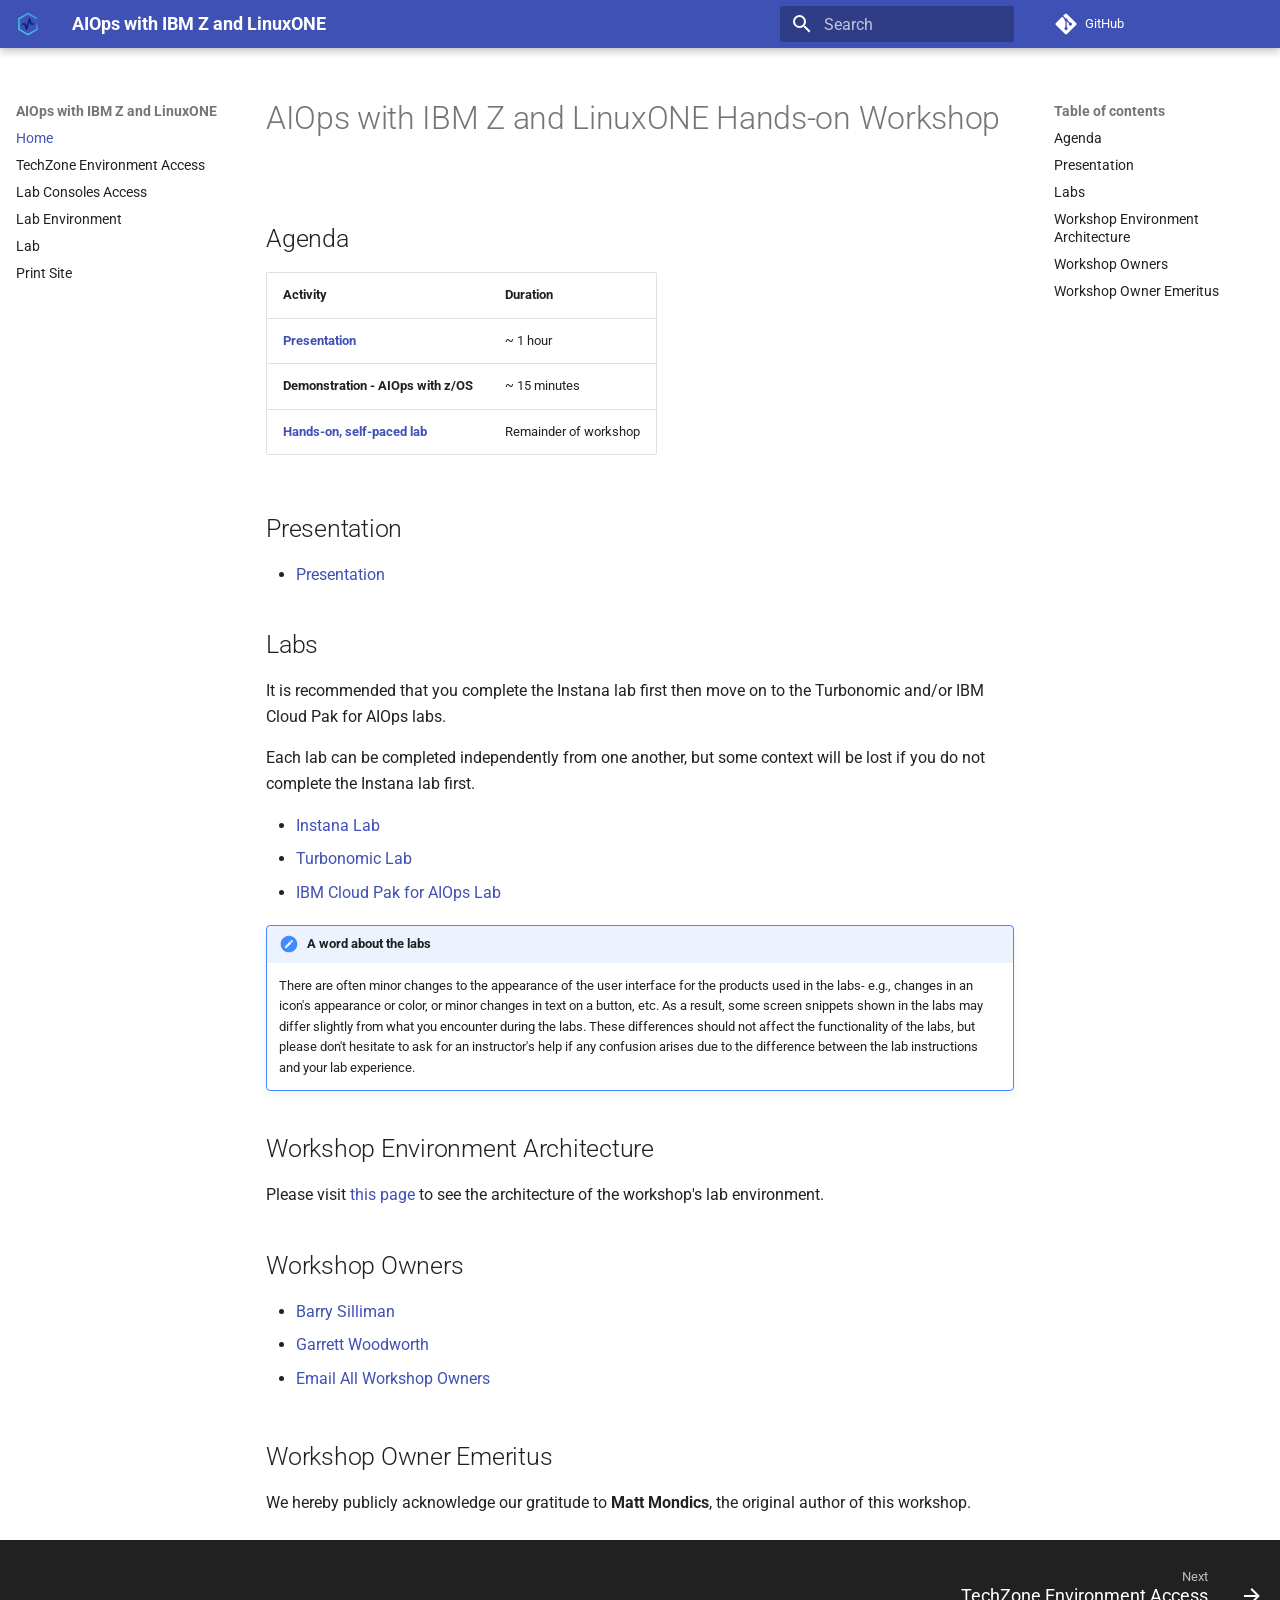
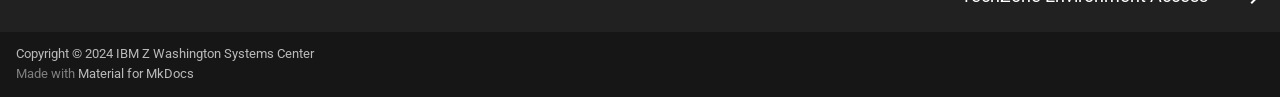
==== commit a853641d: "Deployed  with MkDocs version: 1.6.1" ====
--- a/index.html
+++ b/index.html
@@ -399,7 +399,7 @@
   
   
   <span class="md-ellipsis">
-    Lab Architecture
+    Lab Environment
     
   </span>
   
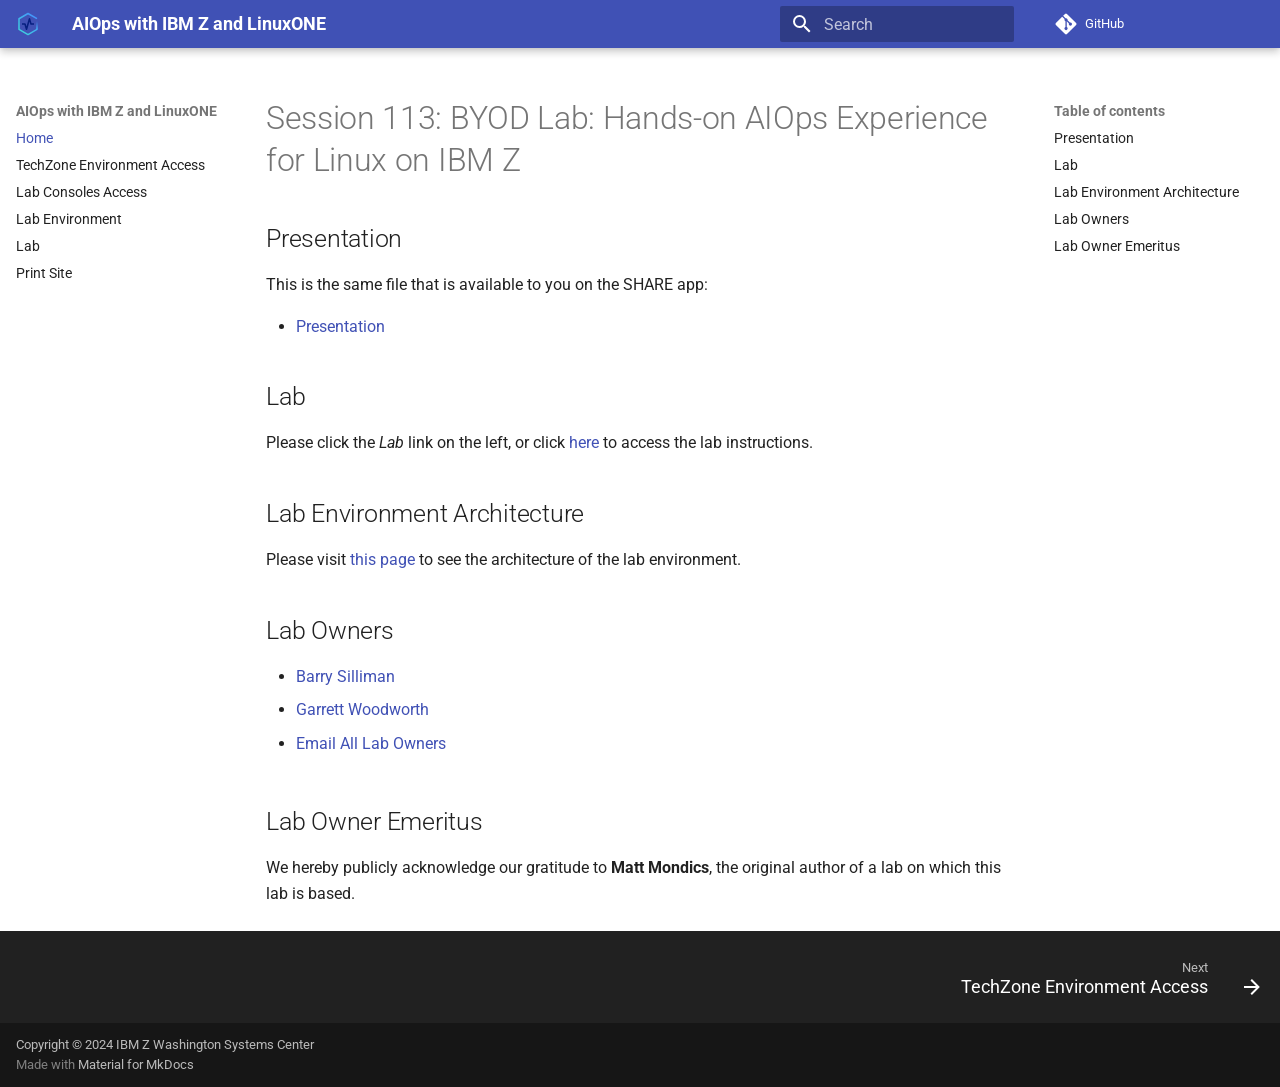
==== commit 8c3437bd: "Deployed a15a405 with MkDocs version: 1.6.1" ====
--- a/index.html
+++ b/index.html
@@ -76,7 +76,7 @@
     <div data-md-component="skip">
       
         
-        <a href="#aiops-with-ibm-z-and-linuxone-hands-on-workshop" class="md-skip">
+        <a href="#session-113-byod-lab-hands-on-aiops-experience-for-linux-on-ibm-z" class="md-skip">
           Skip to content
         </a>
       
@@ -282,15 +282,6 @@
     <ul class="md-nav__list" data-md-component="toc" data-md-scrollfix>
       
         <li class="md-nav__item">
-  <a href="#agenda" class="md-nav__link">
-    <span class="md-ellipsis">
-      Agenda
-    </span>
-  </a>
-  
-</li>
-      
-        <li class="md-nav__item">
   <a href="#presentation" class="md-nav__link">
     <span class="md-ellipsis">
       Presentation
@@ -300,36 +291,36 @@
 </li>
       
         <li class="md-nav__item">
-  <a href="#labs" class="md-nav__link">
-    <span class="md-ellipsis">
-      Labs
-    </span>
-  </a>
-  
-</li>
-      
-        <li class="md-nav__item">
-  <a href="#workshop-environment-architecture" class="md-nav__link">
-    <span class="md-ellipsis">
-      Workshop Environment Architecture
-    </span>
-  </a>
-  
-</li>
-      
-        <li class="md-nav__item">
-  <a href="#workshop-owners" class="md-nav__link">
-    <span class="md-ellipsis">
-      Workshop Owners
-    </span>
-  </a>
-  
-</li>
-      
-        <li class="md-nav__item">
-  <a href="#workshop-owner-emeritus" class="md-nav__link">
-    <span class="md-ellipsis">
-      Workshop Owner Emeritus
+  <a href="#lab" class="md-nav__link">
+    <span class="md-ellipsis">
+      Lab
+    </span>
+  </a>
+  
+</li>
+      
+        <li class="md-nav__item">
+  <a href="#lab-environment-architecture" class="md-nav__link">
+    <span class="md-ellipsis">
+      Lab Environment Architecture
+    </span>
+  </a>
+  
+</li>
+      
+        <li class="md-nav__item">
+  <a href="#lab-owners" class="md-nav__link">
+    <span class="md-ellipsis">
+      Lab Owners
+    </span>
+  </a>
+  
+</li>
+      
+        <li class="md-nav__item">
+  <a href="#lab-owner-emeritus" class="md-nav__link">
+    <span class="md-ellipsis">
+      Lab Owner Emeritus
     </span>
   </a>
   
@@ -480,15 +471,6 @@
     <ul class="md-nav__list" data-md-component="toc" data-md-scrollfix>
       
         <li class="md-nav__item">
-  <a href="#agenda" class="md-nav__link">
-    <span class="md-ellipsis">
-      Agenda
-    </span>
-  </a>
-  
-</li>
-      
-        <li class="md-nav__item">
   <a href="#presentation" class="md-nav__link">
     <span class="md-ellipsis">
       Presentation
@@ -498,36 +480,36 @@
 </li>
       
         <li class="md-nav__item">
-  <a href="#labs" class="md-nav__link">
-    <span class="md-ellipsis">
-      Labs
-    </span>
-  </a>
-  
-</li>
-      
-        <li class="md-nav__item">
-  <a href="#workshop-environment-architecture" class="md-nav__link">
-    <span class="md-ellipsis">
-      Workshop Environment Architecture
-    </span>
-  </a>
-  
-</li>
-      
-        <li class="md-nav__item">
-  <a href="#workshop-owners" class="md-nav__link">
-    <span class="md-ellipsis">
-      Workshop Owners
-    </span>
-  </a>
-  
-</li>
-      
-        <li class="md-nav__item">
-  <a href="#workshop-owner-emeritus" class="md-nav__link">
-    <span class="md-ellipsis">
-      Workshop Owner Emeritus
+  <a href="#lab" class="md-nav__link">
+    <span class="md-ellipsis">
+      Lab
+    </span>
+  </a>
+  
+</li>
+      
+        <li class="md-nav__item">
+  <a href="#lab-environment-architecture" class="md-nav__link">
+    <span class="md-ellipsis">
+      Lab Environment Architecture
+    </span>
+  </a>
+  
+</li>
+      
+        <li class="md-nav__item">
+  <a href="#lab-owners" class="md-nav__link">
+    <span class="md-ellipsis">
+      Lab Owners
+    </span>
+  </a>
+  
+</li>
+      
+        <li class="md-nav__item">
+  <a href="#lab-owner-emeritus" class="md-nav__link">
+    <span class="md-ellipsis">
+      Lab Owner Emeritus
     </span>
   </a>
   
@@ -552,60 +534,28 @@
   
 
 
-<h1 id="aiops-with-ibm-z-and-linuxone-hands-on-workshop">AIOps with IBM Z and LinuxONE Hands-on Workshop<a class="headerlink" href="#aiops-with-ibm-z-and-linuxone-hands-on-workshop" title="Permanent link">&para;</a></h1>
-<h2 id="agenda">Agenda<a class="headerlink" href="#agenda" title="Permanent link">&para;</a></h2>
-<table>
-<thead>
-<tr>
-<th>Activity</th>
-<th>Duration</th>
-</tr>
-</thead>
-<tbody>
-<tr>
-<td><a href="#presentation"><strong>Presentation</strong></a></td>
-<td>~ 1 hour</td>
-</tr>
-<tr>
-<td><strong>Demonstration - AIOps with z/OS</strong></td>
-<td>~ 15 minutes</td>
-</tr>
-<tr>
-<td><a href="#labs"><strong>Hands-on, self-paced lab</strong></a></td>
-<td>Remainder of workshop</td>
-</tr>
-</tbody>
-</table>
+<h1 id="session-113-byod-lab-hands-on-aiops-experience-for-linux-on-ibm-z">Session 113: BYOD Lab:  Hands-on AIOps Experience for Linux on IBM Z<a class="headerlink" href="#session-113-byod-lab-hands-on-aiops-experience-for-linux-on-ibm-z" title="Permanent link">&para;</a></h1>
 <h2 id="presentation">Presentation<a class="headerlink" href="#presentation" title="Permanent link">&para;</a></h2>
+<p>This is the same file that is available to you on the SHARE app:</p>
 <ul>
-<li><a href="aiops-z_03-20-25.pdf" target="_blank">Presentation</a></li>
+<li><a href="113_HandsOnLabForAIOpsForLinuxOnIBMZ.pdf" target="_blank">Presentation</a></li>
 </ul>
-<h2 id="labs">Labs<a class="headerlink" href="#labs" title="Permanent link">&para;</a></h2>
-<p>It is recommended that you complete the Instana lab first then move on to the Turbonomic and/or IBM Cloud Pak for AIOps labs.</p>
-<p>Each lab can be completed independently from one another, but some context will be lost if you do not complete the Instana lab first.</p>
-<ul>
-<li><a href="labs/instana-lab/">Instana Lab</a></li>
-<li><a href="labs/turbonomic-lab/">Turbonomic Lab</a></li>
-<li><a href="labs/cp4aiops-lab/">IBM Cloud Pak for AIOps Lab</a></li>
-</ul>
-<div class="admonition note">
-<p class="admonition-title">A word about the labs</p>
-<p>There are often minor changes to the appearance of the user interface for the products used in the labs- e.g., changes in an icon's appearance or color, or minor changes in text on a button, etc.  As a result, some screen snippets shown in the labs may differ slightly from what you encounter during the labs.  These differences should not affect the functionality of the labs, but please don't hesitate to ask for an instructor's help if any confusion arises due to the difference between the lab instructions and your lab experience. </p>
-</div>
-<h2 id="workshop-environment-architecture">Workshop Environment Architecture<a class="headerlink" href="#workshop-environment-architecture" title="Permanent link">&para;</a></h2>
-<p>Please visit <a href="workshop-architecture/">this page</a> to see the architecture of the workshop's lab environment.</p>
-<h2 id="workshop-owners">Workshop Owners<a class="headerlink" href="#workshop-owners" title="Permanent link">&para;</a></h2>
+<h2 id="lab">Lab<a class="headerlink" href="#lab" title="Permanent link">&para;</a></h2>
+<p>Please click the <em>Lab</em> link on the left, or click <a href="labs/share-lab/">here</a> to access the lab instructions.  </p>
+<h2 id="lab-environment-architecture">Lab Environment Architecture<a class="headerlink" href="#lab-environment-architecture" title="Permanent link">&para;</a></h2>
+<p>Please visit <a href="workshop-architecture/">this page</a> to see the architecture of the lab environment.</p>
+<h2 id="lab-owners">Lab Owners<a class="headerlink" href="#lab-owners" title="Permanent link">&para;</a></h2>
 <ul>
 <li><a href="mailto:silliman@us.ibm.com">Barry Silliman</a></li>
 <li>
 <p><a href="mailto:garrett.lee.woodworth@ibm.com">Garrett Woodworth</a></p>
 </li>
 <li>
-<p><a href="mailto:silliman@us.ibm.com,garrett.lee.woodworth@ibm.com">Email All Workshop Owners</a></p>
+<p><a href="mailto:silliman@us.ibm.com,garrett.lee.woodworth@ibm.com">Email All Lab Owners</a></p>
 </li>
 </ul>
-<h2 id="workshop-owner-emeritus">Workshop Owner Emeritus<a class="headerlink" href="#workshop-owner-emeritus" title="Permanent link">&para;</a></h2>
-<p>We hereby publicly acknowledge our gratitude to <strong>Matt Mondics</strong>, the original author of this workshop.</p>
+<h2 id="lab-owner-emeritus">Lab Owner Emeritus<a class="headerlink" href="#lab-owner-emeritus" title="Permanent link">&para;</a></h2>
+<p>We hereby publicly acknowledge our gratitude to <strong>Matt Mondics</strong>, the original author of a lab on which this lab is based.</p>
 
 
 
